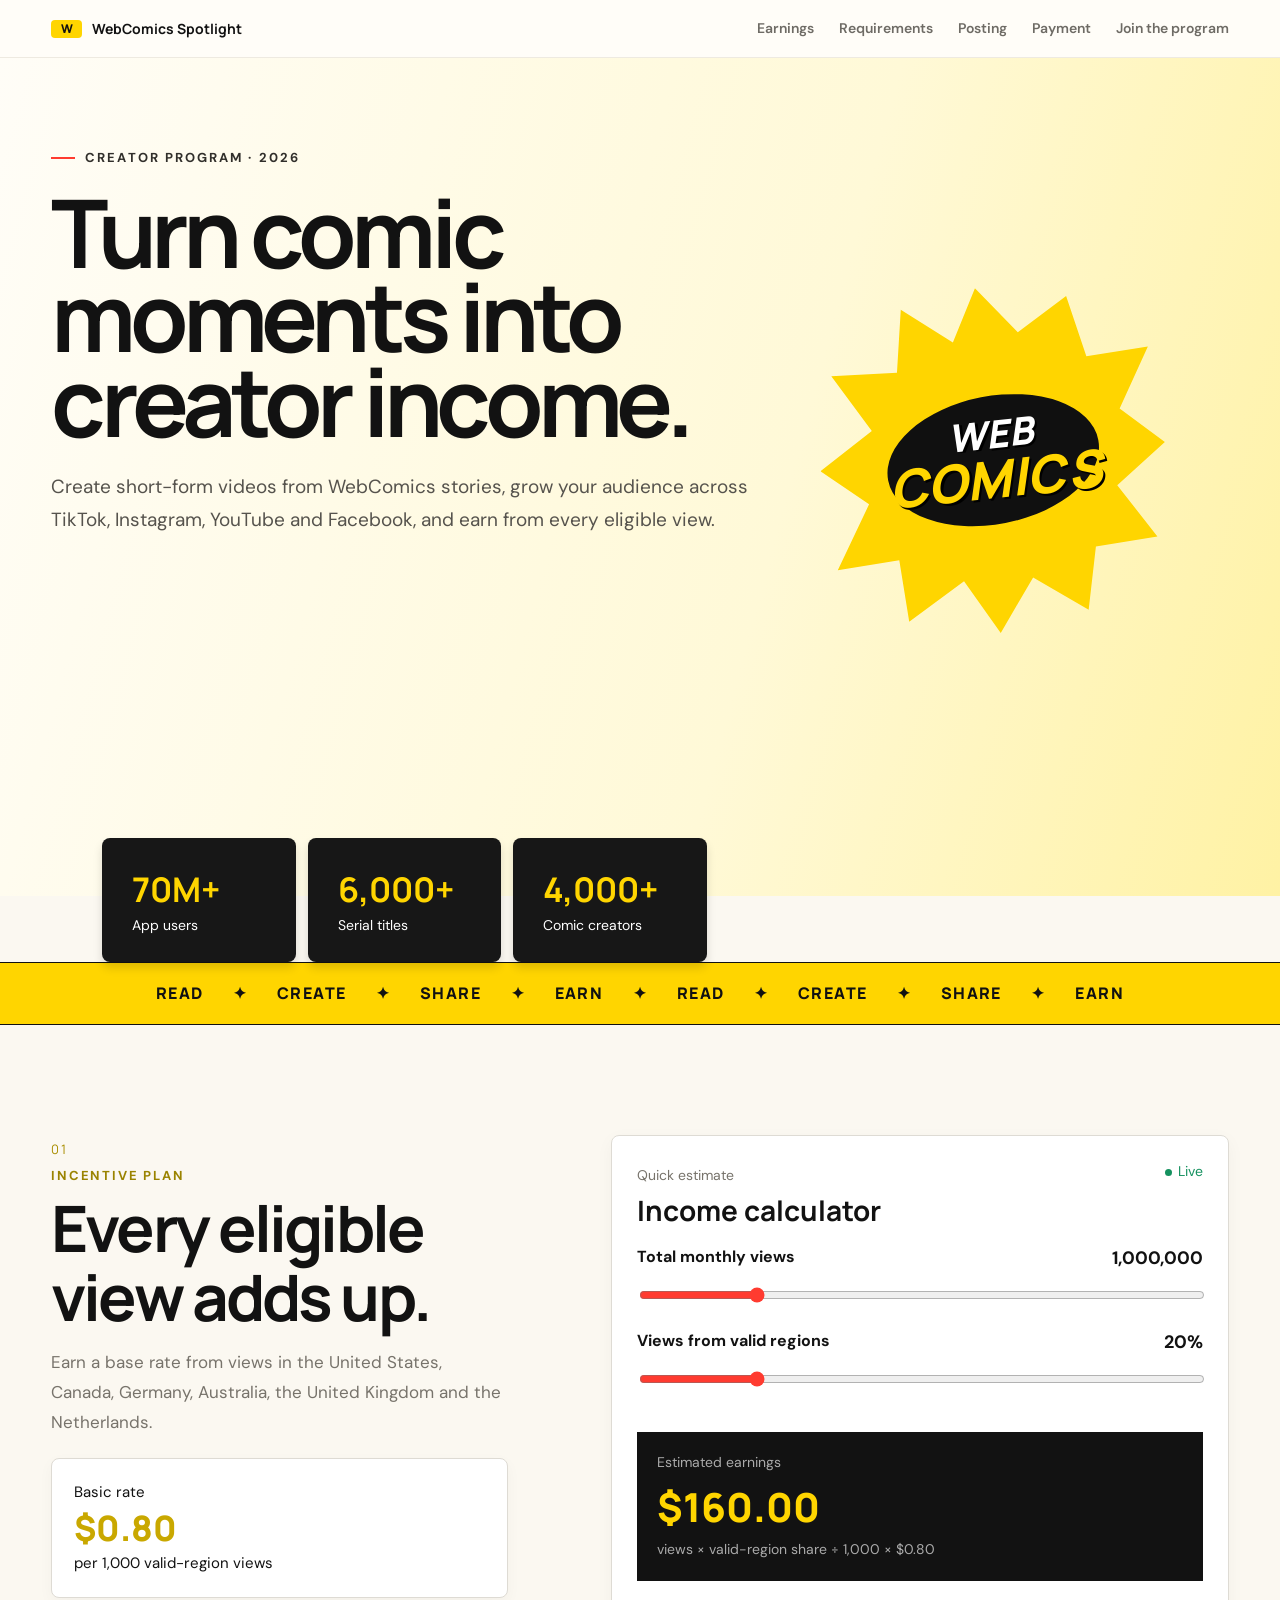
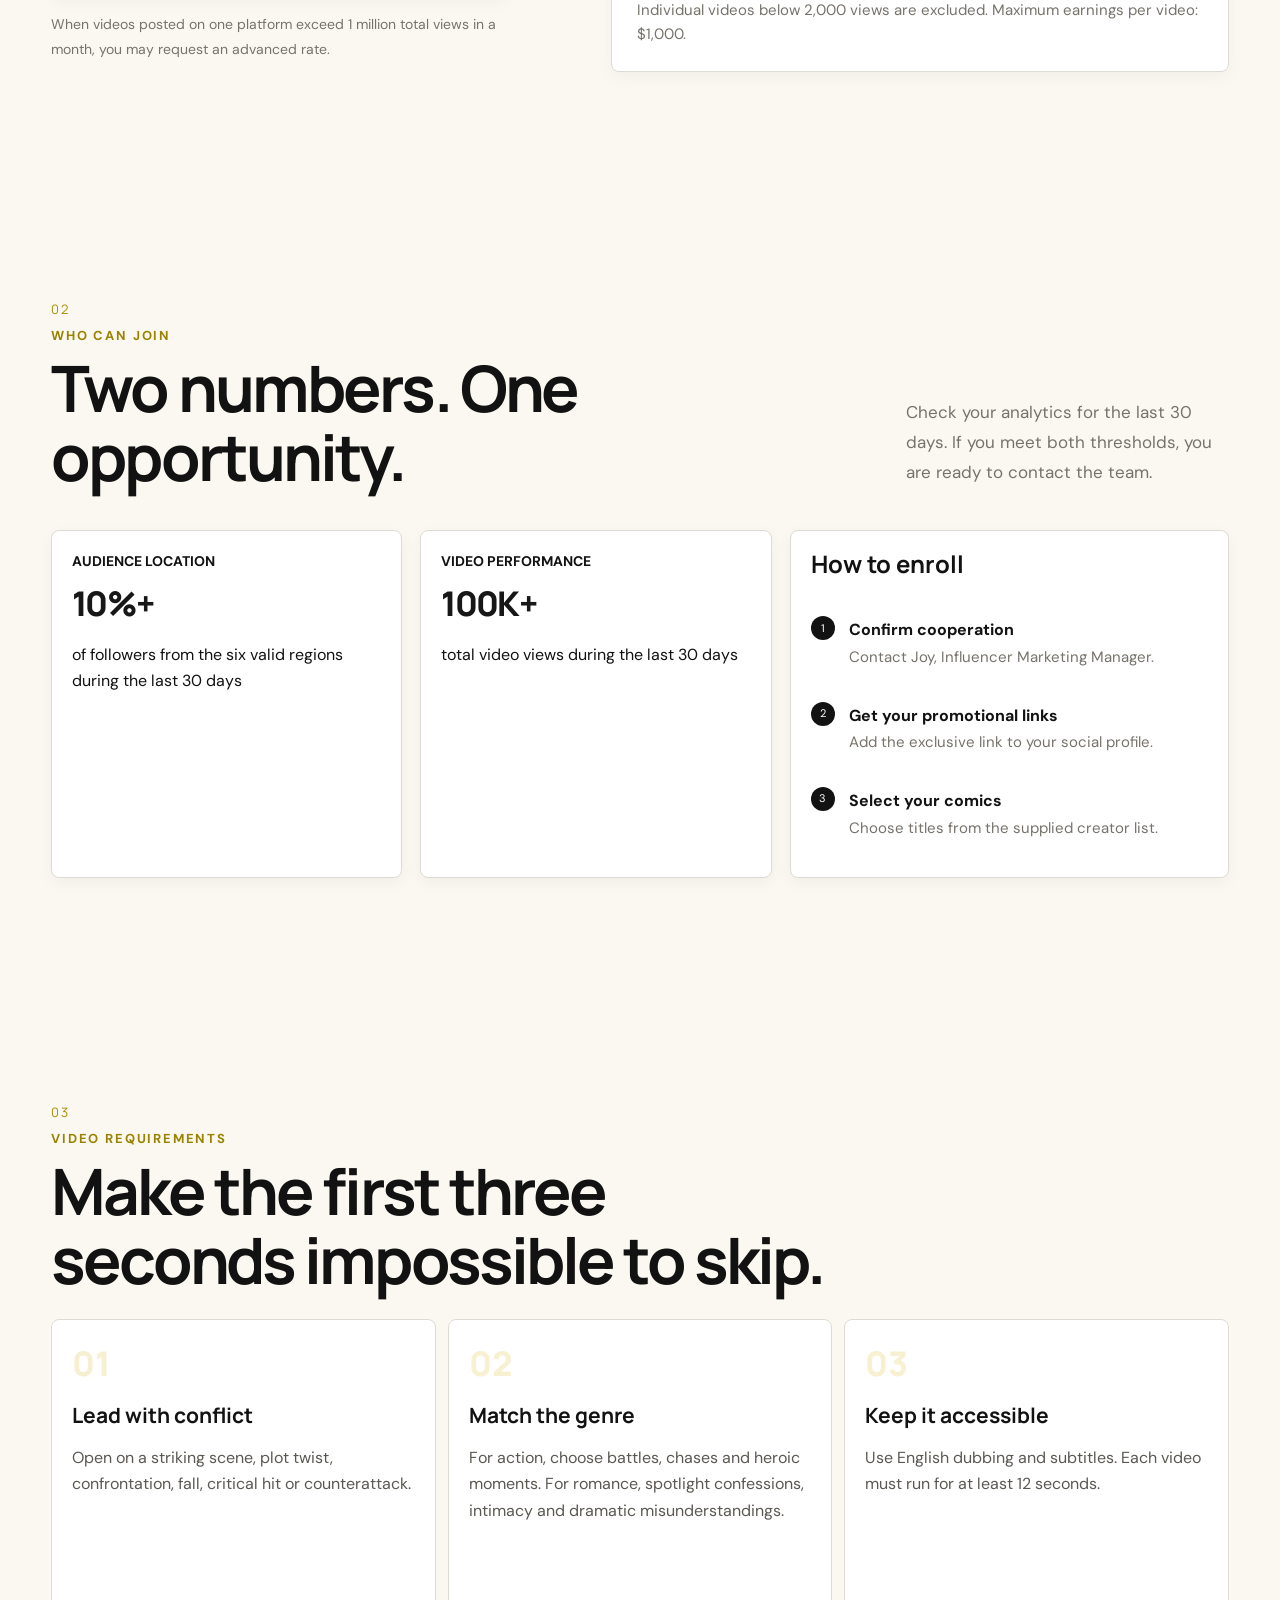
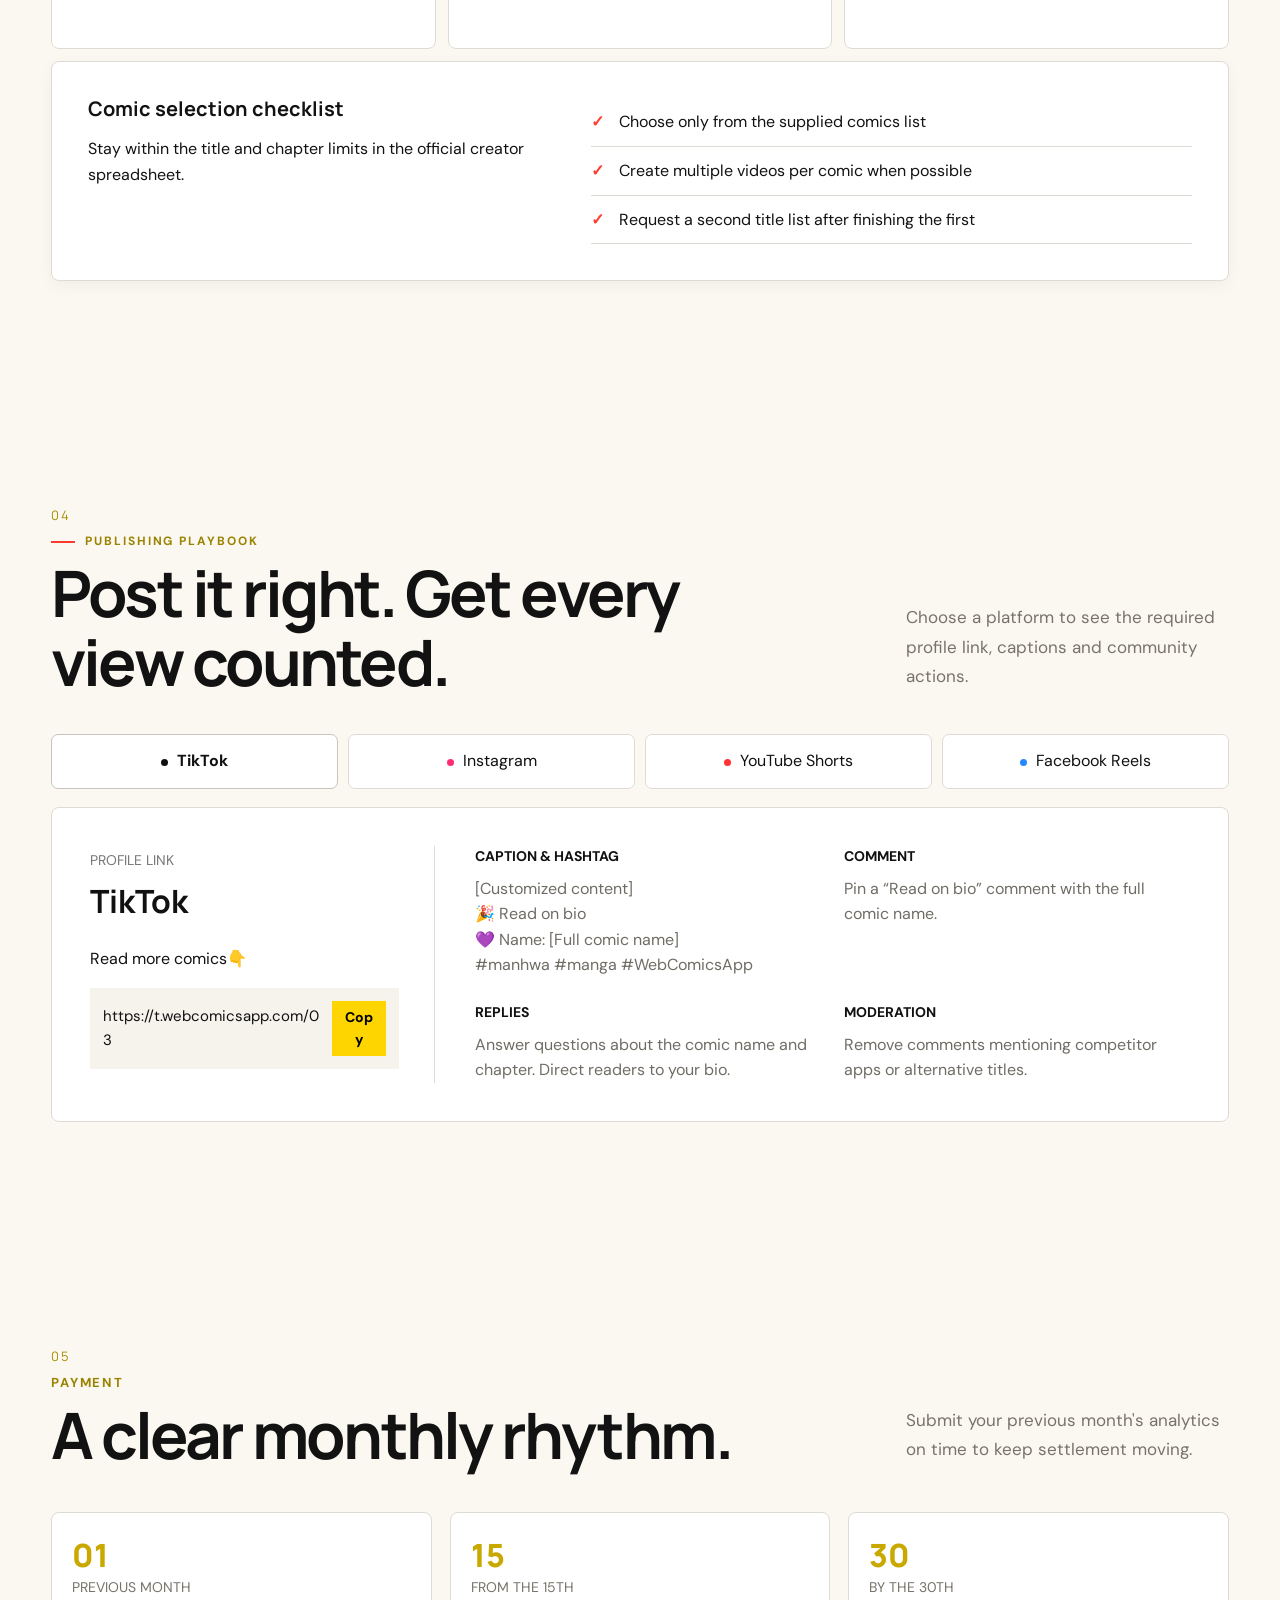
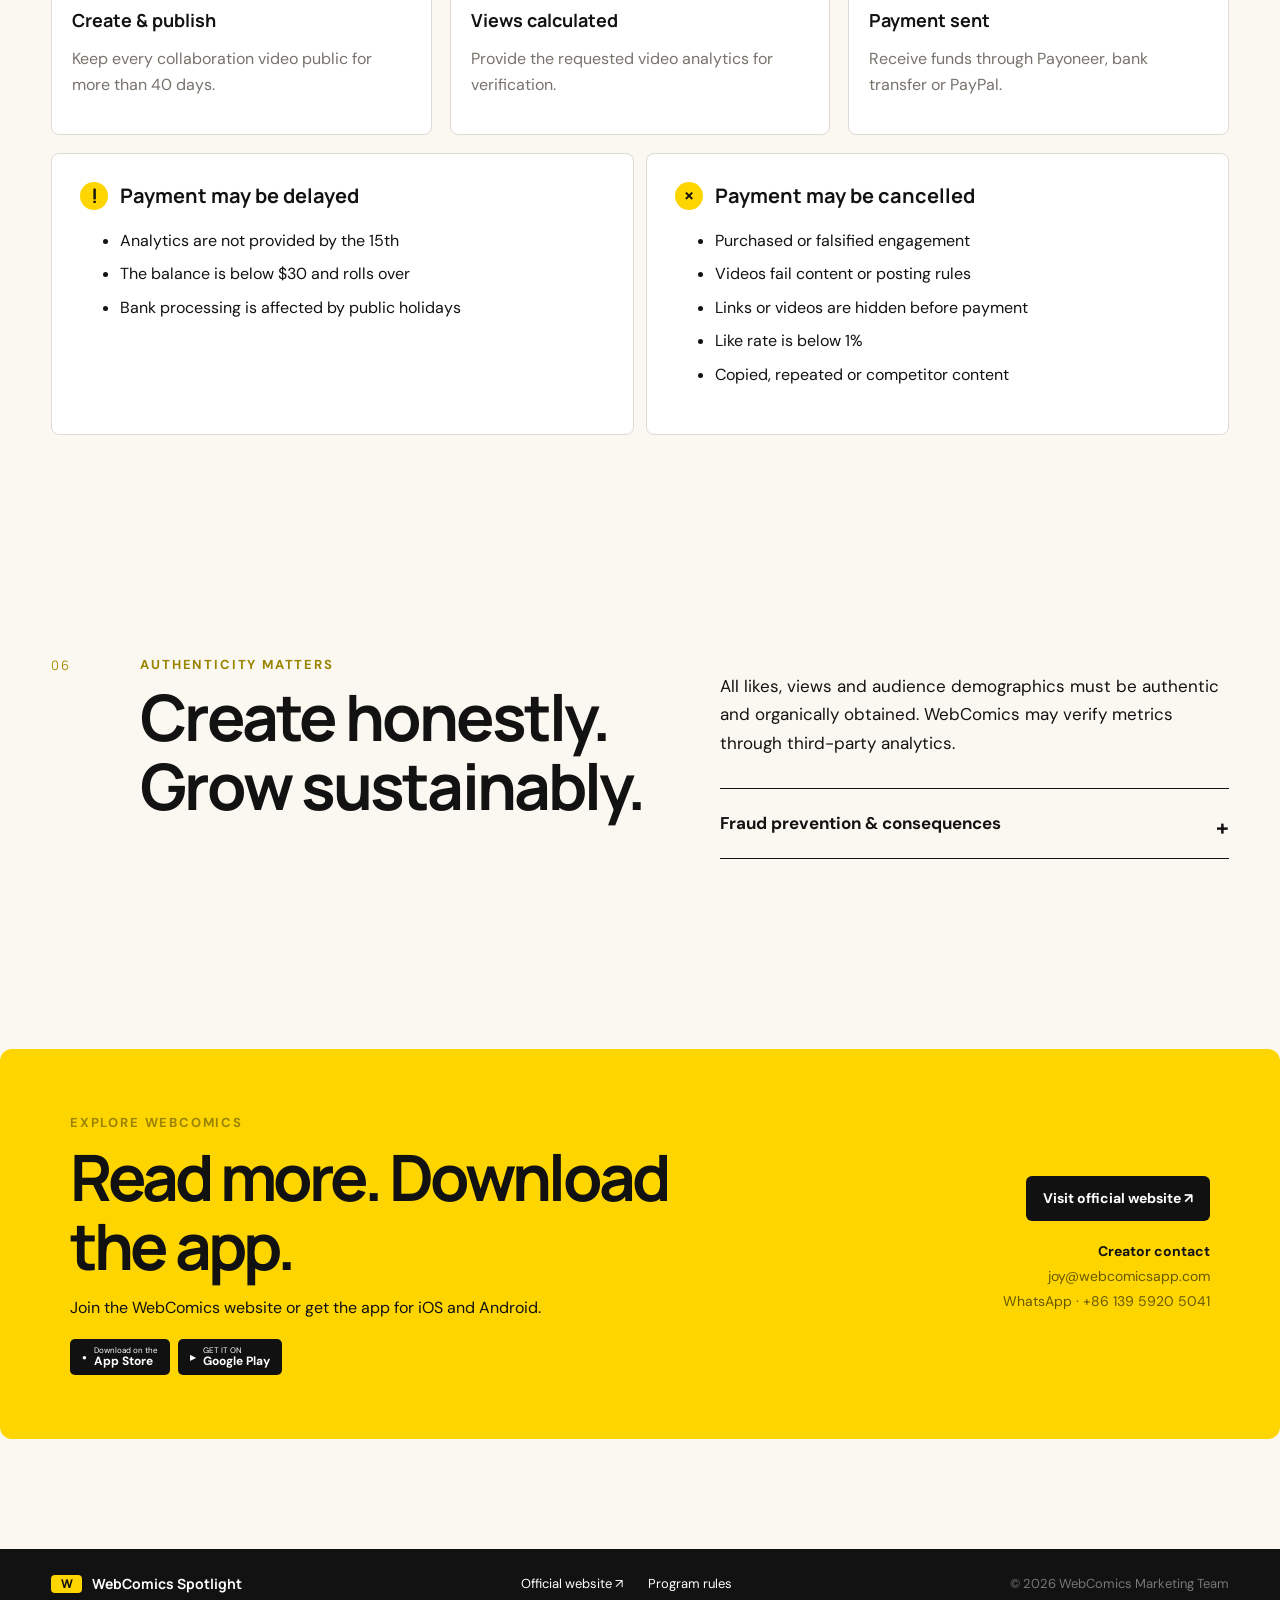
==== index.html @ d8edd818 "init" ====
<!doctype html>
<html lang="en">
<head>
  <meta charset="utf-8">
  <meta name="viewport" content="width=device-width, initial-scale=1">
  <meta name="description" content="WebComics App Spotlight Program 2026 — creator requirements, earnings, publishing guidelines and payment details.">
  <meta name="theme-color" content="#ffd500">
  <meta property="og:type" content="website">
  <meta property="og:title" content="WebComics App Spotlight Program 2026">
  <meta property="og:description" content="Create short-form comic videos and earn from eligible views.">
  <meta property="og:image" content="social-preview.svg">
  <meta name="twitter:card" content="summary_large_image">
  <title>WebComics Spotlight Program 2026</title>
  <link rel="icon" href="favicon.svg" type="image/svg+xml">
  <link rel="manifest" href="site.webmanifest">
  <link rel="preconnect" href="https://fonts.googleapis.com">
  <link rel="preconnect" href="https://fonts.gstatic.com" crossorigin>
  <link href="https://fonts.googleapis.com/css2?family=DM+Sans:wght@400;500;600;700&family=Manrope:wght@600;700;800&display=swap" rel="stylesheet">
  <link rel="stylesheet" href="styles.css">
</head>
<body>
  <header class="site-header">
    <a class="brand" href="#top" aria-label="WebComics Spotlight home"><span class="brand-mark">W</span><span>WebComics <b>Spotlight</b></span></a>
    <button class="menu-button" aria-expanded="false" aria-controls="site-nav"><span></span><span></span></button>
    <nav id="site-nav" aria-label="Primary navigation">
      <a href="#earnings">Earnings</a><a href="#requirements">Requirements</a><a href="#posting">Posting</a><a href="#payment">Payment</a>
      <a class="nav-cta" href="#apply">Join the program</a>
    </nav>
  </header>

  <main id="top">
    <section class="hero">
      <div class="hero-copy">
        <div class="eyebrow"><span></span> Creator program · 2026</div>
        <h1>Turn comic moments into <em>creator income.</em></h1>
        <p class="hero-lead">Create short-form videos from WebComics stories, grow your audience across TikTok, Instagram, YouTube and Facebook, and earn from every eligible view.</p>
        <div class="hero-actions"><a class="button primary" href="#apply">Start creating <span>↗</span></a><a class="button ghost" href="#earnings">See how earnings work</a></div>
        <div class="trust-row"><div><strong>70M+</strong><span>App users</span></div><div><strong>6,000+</strong><span>Serial titles</span></div><div><strong>4,000+</strong><span>Comic creators</span></div></div>
      </div>
      <div class="hero-art" aria-label="WebComics logo">
        <div class="logo-burst"><span>WEB</span><strong>COMICS</strong></div>
      </div>
    </section>

    <section class="ticker" aria-label="Program highlights"><div>READ <i>✦</i> CREATE <i>✦</i> SHARE <i>✦</i> EARN <i>✦</i> READ <i>✦</i> CREATE <i>✦</i> SHARE <i>✦</i> EARN</div></section>
    <aside class="page-nav"><b>ON THIS PAGE</b><a href="#requirements">Eligibility</a><a href="#earnings">Incentive plan</a><a href="#content">Video requirements</a><a href="#posting">Post requirements</a><a href="#payment">Payment schedule</a><a href="#payment">Payment exceptions</a><a href="#apply">Official links</a></aside>

    <section class="section split" id="earnings">
      <div class="section-intro"><span class="section-number">01</span><div class="eyebrow dark"><span></span> Incentive plan</div><h2>Every eligible view adds up.</h2><p>Earn a base rate from views in the United States, Canada, Germany, Australia, the United Kingdom and the Netherlands.</p><div class="rate-card"><span>Basic rate</span><strong>$0.80</strong><small>per 1,000 valid-region views</small></div><p class="fine-print">When videos posted on one platform exceed 1 million total views in a month, you may request an advanced rate.</p></div>
      <div class="calculator card">
        <div class="card-heading"><div><span>Quick estimate</span><h3>Income calculator</h3></div><span class="live-dot">Live</span></div>
        <label>Total monthly views <output id="views-output">1,000,000</output><input id="views" type="range" min="0" max="5000000" step="50000" value="1000000"></label>
        <label>Views from valid regions <output id="region-output">20%</output><input id="region" type="range" min="0" max="100" step="1" value="20"></label>
        <div class="estimate"><span>Estimated earnings</span><strong id="estimate-output">$160.00</strong><small>views × valid-region share ÷ 1,000 × $0.80</small></div>
        <div class="calculator-note">Individual videos below 2,000 views are excluded. Maximum earnings per video: $1,000.</div>
      </div>
    </section>

    <section class="section warm" id="requirements">
      <div class="section-title"><div><span class="section-number">02</span><div class="eyebrow dark"><span></span> Who can join</div><h2>Two numbers. One opportunity.</h2></div><p>Check your analytics for the last 30 days. If you meet both thresholds, you are ready to contact the team.</p></div>
      <div class="eligibility-grid"><article class="metric-card"><span class="metric-icon">◎</span><small>Audience location</small><strong>10%+</strong><p>of followers from the six valid regions during the last 30 days</p></article><article class="metric-card accent"><span class="metric-icon">▶</span><small>Video performance</small><strong>100K+</strong><p>total video views during the last 30 days</p></article><article class="steps-card"><h3>How to enroll</h3><ol><li><span>1</span><div><b>Confirm cooperation</b><p>Contact Joy, Influencer Marketing Manager.</p></div></li><li><span>2</span><div><b>Get your promotional links</b><p>Add the exclusive link to your social profile.</p></div></li><li><span>3</span><div><b>Select your comics</b><p>Choose titles from the supplied creator list.</p></div></li></ol></article></div>
    </section>

    <section class="section" id="content">
      <div class="section-title compact"><div><span class="section-number">03</span><div class="eyebrow dark"><span></span> Video requirements</div><h2>Make the first three seconds impossible to skip.</h2></div></div>
      <div class="content-grid"><article class="feature-card red"><span>01</span><h3>Lead with conflict</h3><p>Open on a striking scene, plot twist, confrontation, fall, critical hit or counterattack.</p></article><article class="feature-card blue"><span>02</span><h3>Match the genre</h3><p>For action, choose battles, chases and heroic moments. For romance, spotlight confessions, intimacy and dramatic misunderstandings.</p></article><article class="feature-card yellow"><span>03</span><h3>Keep it accessible</h3><p>Use English dubbing and subtitles. Each video must run for at least 12 seconds.</p></article></div>
      <div class="checklist"><div><h3>Comic selection checklist</h3><p>Stay within the title and chapter limits in the official creator spreadsheet.</p></div><ul><li>Choose only from the supplied comics list</li><li>Create multiple videos per comic when possible</li><li>Request a second title list after finishing the first</li></ul></div>
    </section>

    <section class="section ink" id="posting">
      <div class="section-title light"><div><span class="section-number">04</span><div class="eyebrow"><span></span> Publishing playbook</div><h2>Post it right. Get every view counted.</h2></div><p>Choose a platform to see the required profile link, captions and community actions.</p></div>
      <div class="platform-tabs" role="tablist" aria-label="Social platform requirements"><button class="active" role="tab" aria-selected="true" data-platform="tiktok">TikTok</button><button role="tab" aria-selected="false" data-platform="instagram">Instagram</button><button role="tab" aria-selected="false" data-platform="youtube">YouTube Shorts</button><button role="tab" aria-selected="false" data-platform="facebook">Facebook Reels</button></div>
      <div class="platform-panel card-dark" id="platform-panel"></div>
    </section>

    <section class="section" id="payment">
      <div class="section-title"><div><span class="section-number">05</span><div class="eyebrow dark"><span></span> Payment</div><h2>A clear monthly rhythm.</h2></div><p>Submit your previous month's analytics on time to keep settlement moving.</p></div>
      <div class="timeline"><article><span>01</span><small>Previous month</small><h3>Create & publish</h3><p>Keep every collaboration video public for more than 40 days.</p></article><article><span>15</span><small>From the 15th</small><h3>Views calculated</h3><p>Provide the requested video analytics for verification.</p></article><article><span>30</span><small>By the 30th</small><h3>Payment sent</h3><p>Receive funds through Payoneer, bank transfer or PayPal.</p></article></div>
      <div class="notice-grid"><article><h3><span>!</span> Payment may be delayed</h3><ul><li>Analytics are not provided by the 15th</li><li>The balance is below $30 and rolls over</li><li>Bank processing is affected by public holidays</li></ul></article><article class="danger"><h3><span>×</span> Payment may be cancelled</h3><ul><li>Purchased or falsified engagement</li><li>Videos fail content or posting rules</li><li>Links or videos are hidden before payment</li><li>Like rate is below 1%</li><li>Copied, repeated or competitor content</li></ul></article></div>
    </section>

    <section class="section compliance"><span class="section-number">06</span><div><div class="eyebrow dark"><span></span> Authenticity matters</div><h2>Create honestly.<br>Grow sustainably.</h2></div><div><p>All likes, views and audience demographics must be authentic and organically obtained. WebComics may verify metrics through third-party analytics.</p><details><summary>Fraud prevention & consequences <span>+</span></summary><p>Fraudulent activity may lead to withheld or cancelled payments, immediate termination, reimbursement requests and legal action. If submitted analytics differ significantly from tracked data, WebComics may settle based on verified performance.</p></details></div></section>

    <section class="cta-section" id="apply"><div><div class="eyebrow dark"><span></span> Explore WebComics</div><h2>Read more. Download<br>the app.</h2><p>Join the WebComics website or get the app for iOS and Android.</p><div class="store-buttons"><a href="https://apps.apple.com/us/app/webcomics-webtoon-manga/id1337550955" target="_blank" rel="noopener">● <span>Download on the<br><b>App Store</b></span></a><a href="https://play.google.com/store/apps/details?id=com.webcomics.manga" target="_blank" rel="noopener">▶ <span>GET IT ON<br><b>Google Play</b></span></a></div></div><div class="cta-side"><a class="official-button" href="https://www.webcomicsapp.com/" target="_blank" rel="noopener">Visit official website ↗</a><div class="contact-mini"><b>Creator contact</b><a href="mailto:joy@webcomicsapp.com">joy@webcomicsapp.com</a><a href="https://wa.me/8613959205041">WhatsApp · +86 139 5920 5041</a></div></div></section>
  </main>

  <footer><a class="brand" href="#top"><span class="brand-mark">W</span><span>WebComics <b>Spotlight</b></span></a><div><a href="https://www.webcomicsapp.com/" target="_blank" rel="noopener">Official website ↗</a><a href="#requirements">Program rules</a></div><p>© 2026 WebComics Marketing Team</p></footer>
  <script src="script.js"></script>
</body>
</html>
---- styles.css ----
:root{--red:#ff4d38;--yellow:#ffd84d;--blue:#7eb8ff;--ink:#101010;--paper:#f7f3ea;--white:#fff;--muted:#706e68;--line:rgba(16,16,16,.14)}*{box-sizing:border-box}html{scroll-behavior:smooth}body{margin:0;background:var(--paper);color:var(--ink);font-family:"DM Sans",sans-serif;line-height:1.55}a{color:inherit;text-decoration:none}button,input{font:inherit}.site-header{height:76px;display:flex;align-items:center;justify-content:space-between;padding:0 5vw;border-bottom:1px solid var(--line);background:rgba(247,243,234,.9);backdrop-filter:blur(14px);position:sticky;top:0;z-index:50}.brand{display:flex;align-items:center;gap:10px;font-family:Manrope,sans-serif;font-weight:700}.brand b{color:var(--red)}.brand-mark{display:grid;place-items:center;width:36px;height:36px;background:var(--red);color:#fff;border-radius:50%;font-weight:800;transform:rotate(-8deg)}nav{display:flex;align-items:center;gap:28px;font-size:14px;font-weight:600}nav>a:not(.nav-cta):hover{color:var(--red)}.nav-cta{padding:11px 18px;background:var(--ink);color:#fff;border-radius:4px}.menu-button{display:none;background:none;border:0}.hero{min-height:680px;display:grid;grid-template-columns:1.03fr .97fr;overflow:hidden}.hero-copy{padding:8vw 5vw 5vw;position:relative;z-index:2}.eyebrow{font-size:12px;letter-spacing:.16em;text-transform:uppercase;font-weight:700;color:rgba(255,255,255,.7);display:flex;align-items:center;gap:10px}.eyebrow span{width:24px;height:2px;background:var(--red)}.eyebrow.dark{color:var(--muted)}h1,h2,h3{font-family:Manrope,sans-serif;line-height:1.08;margin:0}h1{font-size:clamp(56px,6.3vw,100px);letter-spacing:-.06em;max-width:760px;margin:20px 0 28px}h1 em{font-style:normal;color:var(--red);display:block}.hero-lead{font-size:18px;max-width:640px;color:#55534f}.hero-actions{display:flex;gap:12px;margin:34px 0 52px}.button{padding:15px 22px;border:1px solid var(--ink);border-radius:4px;font-weight:700}.button.primary{background:var(--ink);color:#fff}.button.primary span{margin-left:24px}.button.ghost:hover{background:#fff}.trust-row{display:flex;gap:52px}.trust-row div{display:flex;flex-direction:column}.trust-row strong{font-size:24px;font-family:Manrope}.trust-row span{font-size:12px;color:var(--muted)}.hero-art{position:relative;background:var(--yellow);min-height:620px;border-left:1px solid var(--ink);overflow:hidden}.sun{position:absolute;width:780px;height:780px;border-radius:50%;background:repeating-conic-gradient(var(--red) 0deg 14deg,transparent 14deg 28deg);opacity:.12;left:50%;top:48%;transform:translate(-50%,-50%)}.phone{position:absolute;width:280px;height:550px;background:var(--ink);border:7px solid var(--ink);border-radius:38px;left:50%;top:50%;transform:translate(-50%,-48%) rotate(5deg);box-shadow:22px 25px 0 rgba(16,16,16,.14);overflow:hidden}.phone-top{height:28px;background:var(--ink)}.comic-panel{height:145px;border-top:4px solid var(--ink);display:flex;align-items:flex-end;padding:15px;background-size:cover}.comic-panel span{background:var(--white);border:3px solid var(--ink);padding:4px 10px;font-family:Manrope;font-weight:800;box-shadow:4px 4px 0 var(--ink)}.panel-one{background:linear-gradient(135deg,#7eb8ff 50%,#b9d8ff 50%)}.panel-two{background:radial-gradient(circle at 25% 50%,#ffd84d 0 20%,transparent 21%),linear-gradient(45deg,#ff4d38 50%,#ff7968 50%)}.panel-three{background:repeating-linear-gradient(-45deg,#fff 0 8px,#ddd 8px 10px)}.phone-bottom{display:flex;justify-content:space-around;padding:14px;background:white}.phone-bottom i{width:24px;height:8px;border-radius:8px;background:#bbb}.burst{position:absolute;font-family:Manrope;font-weight:800;border:3px solid var(--ink);box-shadow:5px 5px 0 var(--ink);z-index:3}.burst-one{left:8%;top:18%;background:var(--blue);padding:10px 17px;transform:rotate(-12deg)}.burst-two{right:10%;top:26%;background:var(--red);color:#fff;border-radius:50%;width:64px;height:64px;display:grid;place-items:center;font-size:30px;transform:rotate(10deg)}.floating-stat{position:absolute;right:5%;bottom:11%;background:#fff;border:3px solid var(--ink);padding:13px 17px;box-shadow:7px 7px 0 var(--ink);z-index:4;transform:rotate(-3deg)}.floating-stat span{font-size:11px;display:block;color:var(--muted)}.floating-stat strong{font-size:23px}.floating-stat b{font-size:10px;color:#15915f}.ticker{background:var(--ink);color:white;overflow:hidden;padding:16px 0;font-family:Manrope;font-weight:800;letter-spacing:.08em;white-space:nowrap}.ticker div{font-size:18px;word-spacing:25px;text-align:center}.ticker i{color:var(--yellow);font-style:normal}.section{padding:110px 6vw}.split{display:grid;grid-template-columns:.9fr 1.1fr;gap:10vw}.section-number{font-family:Manrope;font-size:12px;border:1px solid currentColor;padding:4px 8px;border-radius:50%;display:inline-block;margin-bottom:36px}.section h2{font-size:clamp(42px,5vw,72px);letter-spacing:-.045em;margin:16px 0 25px}.section-intro>p,.section-title>p{font-size:17px;color:var(--muted);max-width:530px}.rate-card{background:var(--red);color:#fff;padding:24px;margin:38px 0 18px;max-width:420px;border:2px solid var(--ink);box-shadow:8px 8px 0 var(--ink)}.rate-card span,.rate-card small{display:block}.rate-card strong{font:800 56px Manrope}.fine-print{font-size:12px!important}.card{background:#fff;border:1px solid var(--line);border-radius:8px;padding:36px;box-shadow:0 18px 50px rgba(0,0,0,.08)}.card-heading{display:flex;justify-content:space-between;align-items:start;margin-bottom:45px}.card-heading span{font-size:12px;color:var(--muted)}.card-heading h3{font-size:28px;margin-top:6px}.live-dot{color:#15915f!important}.live-dot:before{content:"";display:inline-block;width:7px;height:7px;border-radius:50%;background:#15915f;margin-right:6px}.calculator label{display:block;font-size:13px;font-weight:700;margin:30px 0}.calculator output{float:right;font-size:16px}.calculator input{width:100%;accent-color:var(--red);margin-top:14px}.estimate{margin-top:38px;padding:28px;background:var(--ink);color:#fff}.estimate span,.estimate small{display:block;color:#aaa}.estimate strong{font:800 54px Manrope;color:var(--yellow);display:block;margin:5px 0}.calculator-note{font-size:11px;color:var(--muted);margin-top:17px}.warm{background:#efe8d9}.section-title{display:flex;justify-content:space-between;align-items:end;gap:40px;margin-bottom:55px}.section-title>div{max-width:780px}.section-title.compact{display:block}.eligibility-grid{display:grid;grid-template-columns:1fr 1fr 1.25fr;gap:18px}.metric-card,.steps-card{padding:32px;border:2px solid var(--ink);background:var(--yellow);box-shadow:7px 7px 0 var(--ink);min-height:340px}.metric-card.accent{background:var(--blue)}.metric-icon{font-size:28px;display:block;margin-bottom:45px}.metric-card small{display:block;text-transform:uppercase;font-weight:700}.metric-card strong{display:block;font:800 68px Manrope;letter-spacing:-.05em}.metric-card p{font-size:14px}.steps-card{background:#fff}.steps-card h3{font-size:24px}.steps-card ol{list-style:none;padding:0;margin:25px 0 0}.steps-card li{display:flex;gap:14px;border-top:1px solid var(--line);padding:15px 0}.steps-card li>span{background:var(--ink);color:#fff;border-radius:50%;width:24px;height:24px;display:grid;place-items:center;font-size:11px;flex:0 0 auto}.steps-card p{margin:2px 0;font-size:12px;color:var(--muted)}.content-grid{display:grid;grid-template-columns:repeat(3,1fr);gap:18px}.feature-card{border:2px solid var(--ink);min-height:300px;padding:28px;position:relative}.feature-card>span{font:800 72px Manrope;opacity:.18}.feature-card h3{font-size:26px;margin:18px 0}.feature-card.red{background:var(--red);color:#fff}.feature-card.blue{background:var(--blue)}.feature-card.yellow{background:var(--yellow)}.checklist{margin-top:20px;padding:38px;border:2px solid var(--ink);display:grid;grid-template-columns:1fr 1fr;gap:40px;background:#fff}.checklist h3{font-size:28px}.checklist ul{margin:0;padding:0;list-style:none}.checklist li{padding:11px 0 11px 28px;border-bottom:1px solid var(--line);position:relative}.checklist li:before{content:"✓";position:absolute;left:0;color:var(--red);font-weight:800}.ink{background:var(--ink);color:#fff}.section-title.light>p{color:#aaa}.platform-tabs{display:flex;gap:8px;margin-bottom:18px;overflow:auto}.platform-tabs button{background:transparent;color:#aaa;border:1px solid #444;padding:12px 20px;border-radius:3px;white-space:nowrap;cursor:pointer}.platform-tabs button.active{background:var(--yellow);color:var(--ink);border-color:var(--yellow);font-weight:700}.card-dark{border:1px solid #3b3b3b;background:#191919;padding:38px;display:grid;grid-template-columns:.7fr 1.3fr;gap:40px;min-height:330px}.platform-link{padding-right:35px;border-right:1px solid #3b3b3b}.platform-link small{color:#888;text-transform:uppercase}.platform-link h3{font-size:32px;margin:10px 0 28px}.copy-row{background:#272727;padding:13px;font-size:13px;display:flex;align-items:center;justify-content:space-between;gap:10px;word-break:break-all}.copy-row button{background:var(--yellow);border:0;padding:6px 10px;cursor:pointer;font-size:11px;font-weight:700}.platform-rules{display:grid;grid-template-columns:1fr 1fr;gap:24px}.platform-rules h4{margin:0 0 8px;color:var(--yellow);font-size:12px;text-transform:uppercase}.platform-rules p{margin:0;color:#ccc;font-size:13px;white-space:pre-line}.timeline{display:grid;grid-template-columns:repeat(3,1fr);border-top:2px solid var(--ink);margin-top:30px}.timeline article{padding:35px 30px;border-right:1px solid var(--line)}.timeline article:last-child{border:0}.timeline article>span{font:800 54px Manrope;color:var(--red)}.timeline small{display:block;text-transform:uppercase;color:var(--muted)}.timeline h3{font-size:23px;margin:22px 0 10px}.timeline p{font-size:14px;color:var(--muted)}.notice-grid{display:grid;grid-template-columns:1fr 1fr;gap:18px;margin-top:50px}.notice-grid article{background:var(--yellow);padding:28px;border:1px solid var(--ink)}.notice-grid article.danger{background:#fff}.notice-grid h3 span{display:inline-grid;place-items:center;width:28px;height:28px;border-radius:50%;background:var(--ink);color:#fff;margin-right:8px}.notice-grid li{font-size:13px;margin:8px 0}.compliance{background:var(--blue);display:grid;grid-template-columns:auto 1fr 1fr;gap:50px;align-items:start}.compliance h2{margin-top:16px}.compliance p{font-size:18px}.compliance details{border-top:1px solid var(--ink);border-bottom:1px solid var(--ink);padding:20px 0;margin-top:30px}.compliance summary{font-weight:700;cursor:pointer;list-style:none}.compliance summary span{float:right;font-size:22px}.compliance details p{font-size:14px}.cta-section{padding:100px 7vw;background:var(--red);color:#fff;display:grid;grid-template-columns:1fr 1fr;gap:10vw;align-items:center}.cta-section h2{font-size:clamp(54px,7vw,100px);letter-spacing:-.06em;margin-top:20px}.contact-card{background:#fff;color:var(--ink);padding:36px;border:3px solid var(--ink);box-shadow:10px 10px 0 var(--ink)}.contact-card p{color:var(--muted);margin:0}.contact-card h3{font-size:25px;margin:8px 0 30px}.contact-card a{display:flex;justify-content:space-between;border-top:1px solid var(--line);padding:14px 0;font-weight:700}.contact-card a span{font-weight:400;color:var(--muted)}footer{padding:35px 5vw;display:flex;align-items:center;justify-content:space-between;background:var(--ink);color:#fff;font-size:12px}footer>div{display:flex;gap:25px}footer p{color:#777}
@media(max-width:900px){nav{display:none;position:absolute;top:76px;left:0;right:0;background:var(--paper);padding:25px;flex-direction:column;align-items:stretch;border-bottom:1px solid var(--ink)}nav.open{display:flex}.menu-button{display:flex;flex-direction:column;gap:7px;padding:10px}.menu-button span{display:block;width:25px;height:2px;background:var(--ink)}.hero{grid-template-columns:1fr}.hero-copy{padding:70px 6vw}.hero-art{min-height:560px;border-left:0;border-top:1px solid var(--ink)}.split{grid-template-columns:1fr;gap:60px}.eligibility-grid{grid-template-columns:1fr 1fr}.steps-card{grid-column:1/-1}.content-grid{grid-template-columns:1fr}.feature-card{min-height:220px}.card-dark{grid-template-columns:1fr}.platform-link{border-right:0;border-bottom:1px solid #3b3b3b;padding:0 0 30px}.cta-section{grid-template-columns:1fr}.compliance{grid-template-columns:auto 1fr}.compliance>div:last-child{grid-column:2}.section-title{display:block}.section-title>p{margin-top:18px}.timeline{grid-template-columns:1fr}.timeline article{border-right:0;border-bottom:1px solid var(--line)}}
@media(max-width:600px){.site-header{padding:0 20px}.hero-copy{padding:55px 22px}.hero-lead{font-size:16px}.hero-actions{flex-direction:column;align-items:stretch}.button{text-align:center}.trust-row{gap:22px;justify-content:space-between}.trust-row strong{font-size:18px}.hero-art{min-height:520px}.phone{width:240px;height:470px}.comic-panel{height:122px}.section{padding:78px 22px}.split{gap:45px}.card{padding:24px}.estimate strong{font-size:44px}.eligibility-grid,.checklist,.notice-grid{grid-template-columns:1fr}.steps-card{grid-column:auto}.metric-card,.steps-card{min-height:290px}.platform-rules{grid-template-columns:1fr}.card-dark{padding:24px}.timeline article{padding:28px 10px}.compliance{grid-template-columns:1fr;gap:10px}.compliance>div:last-child{grid-column:auto}.cta-section{padding:75px 22px}.contact-card{padding:25px}.contact-card a{display:block}.contact-card a span{display:block;margin-top:3px}footer{flex-direction:column;align-items:flex-start;gap:25px}.ticker div{text-align:left}.section h2{font-size:42px}}
@media(prefers-reduced-motion:reduce){html{scroll-behavior:auto}}

/* Editorial layout — rebuilt from the approved reference */
:root{--red:#ff3b30;--yellow:#ffd500;--blue:#2f80ff;--ink:#121212;--paper:#fbf8f1;--muted:#77736b;--line:#dedbd4}
body{background:var(--paper);font-size:14px}.site-header{height:58px;padding:0 max(5vw,calc((100vw - 1220px)/2));background:#fffdf8;border-color:#eeeae1}.brand{font-size:11px}.brand-mark{width:31px;height:18px;border-radius:4px;background:var(--yellow);color:var(--ink);font-size:11px;transform:none}.brand b{color:inherit}.site-header nav{font-size:10px;gap:25px;color:#6e6b65}.nav-cta{background:transparent!important;color:inherit!important;padding:0}.hero{min-height:570px;grid-template-columns:1.12fr .88fr;background:linear-gradient(105deg,#fffdf7 0%,#fff9d7 60%,#fff2a4 100%);padding:0 max(5vw,calc((100vw - 1020px)/2));overflow:visible}.hero-copy{padding:72px 0 54px;max-width:620px}.hero .eyebrow{color:#312f2b;font-size:10px}.hero h1{font-size:clamp(52px,5.2vw,76px);line-height:.95;max-width:650px;margin:22px 0 28px}.hero h1 em{color:inherit;display:inline}.hero-lead{font-size:14px;max-width:550px;color:#68645c;line-height:1.7}.hero-actions{display:none}.trust-row{position:absolute;left:max(5vw,calc((100vw - 1020px)/2));right:max(5vw,calc((100vw - 1020px)/2));bottom:-57px;gap:12px}.trust-row div{flex:1;background:#171717;color:#fff;padding:21px 24px;border-radius:8px;box-shadow:0 6px 10px #0002}.trust-row strong{font-size:27px;color:var(--yellow)}.trust-row span{color:#fff;font-size:9px}.hero-art{border:0;background:transparent;min-height:auto;overflow:visible}.logo-burst{position:absolute;left:50%;top:48%;transform:translate(-50%,-50%) rotate(-6deg);width:260px;height:260px;background:var(--yellow);display:flex;flex-direction:column;align-items:center;justify-content:center;clip-path:polygon(50% 0,61% 14%,76% 5%,80% 23%,98% 22%,88% 39%,100% 50%,85% 61%,95% 77%,77% 78%,73% 96%,58% 85%,47% 100%,38% 84%,21% 94%,20% 76%,2% 77%,13% 59%,0 48%,16% 38%,6% 21%,25% 22%,28% 4%,42% 15%)}.logo-burst:before{content:"";position:absolute;width:155px;height:92px;background:#101010;border-radius:50%;transform:rotate(-5deg)}.logo-burst span,.logo-burst strong{position:relative;z-index:1;color:#fff;font:800 30px/1 Manrope;font-style:italic;text-shadow:2px 2px 0 #000}.logo-burst strong{font-size:43px;color:var(--yellow)}.ticker{display:none}.page-nav{position:absolute;left:max(5vw,calc((100vw - 1020px)/2));top:745px;width:170px;display:flex;flex-direction:column;gap:10px;color:#a09b91;font-size:10px}.page-nav b{font-size:9px;letter-spacing:.14em;color:#20201e;margin-bottom:7px}.page-nav a:hover{color:#111}.section{width:min(760px,calc(100% - 300px));margin-left:calc(50% - 340px);padding:64px 0;background:transparent}.section.split{display:flex;flex-direction:column;gap:22px}.section-number{border:0;border-radius:0;padding:0;color:#a98e00;margin:0 0 7px;font-size:9px;letter-spacing:.12em}.section h2{font-size:38px;margin:7px 0 13px;letter-spacing:-.045em}.eyebrow.dark{font-size:9px;color:#9a8300;letter-spacing:.14em}.eyebrow.dark span{display:none}.section-intro>p,.section-title>p{font-size:12px;max-width:620px}.rate-card{margin:20px 0 6px;max-width:none;background:#fff;color:var(--ink);border:1px solid var(--line);box-shadow:0 5px 15px #00000009;padding:22px;border-radius:8px}.rate-card strong{font-size:35px;color:#c9a800}.calculator.card{padding:25px;box-shadow:0 5px 18px #0000000a}.card-heading{margin-bottom:20px}.calculator label{margin:18px 0}.estimate{padding:20px}.estimate strong{font-size:40px}.warm{width:min(760px,calc(100% - 300px));background:transparent}.section-title{display:block;margin-bottom:25px}.section-title>p{margin-top:0}.eligibility-grid{grid-template-columns:1fr 1fr;gap:12px}.metric-card,.steps-card{min-height:auto;background:#fff!important;box-shadow:0 5px 16px #0000000b;border:1px solid var(--line);border-radius:8px;padding:20px}.metric-icon{display:none}.metric-card small{font-size:10px}.metric-card strong{font-size:34px;margin:8px 0;color:#171717}.steps-card{grid-column:1/-1}.steps-card ol{display:flex;gap:20px}.steps-card li{flex:1;border-top:0}.content-grid{grid-template-columns:1fr 1fr;gap:12px}.feature-card{min-height:220px;background:#fff!important;color:var(--ink)!important;border:1px solid var(--line);border-radius:8px;padding:20px}.feature-card>span{font-size:34px;color:#d0ae00}.feature-card h3{font-size:19px}.feature-card p{font-size:12px;color:#6e6a63}.feature-card.yellow{grid-column:1/-1;min-height:auto}.checklist{margin-top:12px;padding:22px;border:1px solid var(--line);border-radius:8px;box-shadow:0 5px 16px #0000000b}.checklist h3{font-size:20px}.checklist p,.checklist li{font-size:11px}.ink{color:var(--ink)}.ink .section-title.light .eyebrow{color:#9a8300}.ink .section-title.light>p{color:var(--muted)}.platform-tabs{flex-direction:column;gap:9px}.platform-tabs button{text-align:left;color:#111;background:#fff;border:1px solid var(--line);border-radius:7px;padding:14px 18px}.platform-tabs button:before{content:"";display:inline-block;width:7px;height:7px;border-radius:50%;background:#888;margin-right:9px}.platform-tabs button:nth-child(1):before{background:#111}.platform-tabs button:nth-child(2):before{background:#ff2d75}.platform-tabs button:nth-child(3):before{background:#f33}.platform-tabs button:nth-child(4):before{background:#2787ff}.platform-tabs button.active{background:#fff;color:#111;border-color:#c8c4bb}.card-dark{background:#fff;color:#111;border:1px solid var(--line);border-radius:8px;min-height:auto;padding:20px}.platform-link{border-color:var(--line)}.platform-link small{color:#777}.copy-row{background:#f6f3ed}.copy-row button{background:var(--yellow)}.platform-rules p{color:#706c65}.platform-rules h4{color:#111}.timeline{border-top:0;gap:12px}.timeline article{background:#fff;border:1px solid var(--line)!important;border-radius:8px;padding:20px}.timeline article>span{font-size:32px;color:#c9a800}.timeline h3{font-size:18px;margin:12px 0 6px}.notice-grid{margin-top:18px;gap:12px}.notice-grid article,.notice-grid article.danger{background:#fff;border:1px solid var(--line);border-radius:8px}.notice-grid h3{font-size:16px}.notice-grid h3 span{background:var(--yellow);color:#111}.compliance{grid-template-columns:1fr 1fr;gap:25px}.compliance>.section-number{grid-column:1/-1}.compliance p{font-size:12px}.cta-section{width:min(760px,calc(100% - 300px));margin:64px 0 80px calc(50% - 340px);padding:40px;background:var(--yellow);color:#111;border-radius:12px;grid-template-columns:1fr auto;gap:30px}.cta-section h2{font-size:38px;margin:9px 0}.cta-section p{font-size:11px}.store-buttons{display:flex;gap:8px;margin-top:18px}.store-buttons a{display:flex;align-items:center;gap:7px;background:#111;color:#fff;border-radius:5px;padding:7px 12px;font-size:8px;line-height:1.1}.store-buttons b{font-size:12px}.cta-side{display:flex;flex-direction:column;align-items:flex-end;justify-content:center;gap:20px}.official-button{background:#111;color:#fff;padding:12px 17px;border-radius:6px;font-size:11px;font-weight:700}.contact-mini{display:flex;flex-direction:column;text-align:right;font-size:9px}.contact-mini a{color:#685900}.contact-card{display:none}footer{height:70px;padding:0 max(5vw,calc((100vw - 1020px)/2));font-size:9px}
@media(max-width:1100px){.page-nav{display:none}.section,.warm,.cta-section{width:auto;margin-left:7vw;margin-right:7vw}.cta-section{margin-top:45px}.section.split{display:grid;grid-template-columns:.9fr 1.1fr;align-items:start}.section.split .calculator{position:sticky;top:80px}}
@media(max-width:900px){.hero{padding:0 28px;grid-template-columns:1fr;min-height:auto}.hero-copy{padding:60px 0 30px;max-width:none}.hero-art{min-height:320px}.trust-row{position:relative;left:auto;right:auto;bottom:auto;grid-column:1;display:grid;grid-template-columns:repeat(3,1fr);padding-bottom:25px}.section,.warm,.cta-section{margin-left:28px;margin-right:28px}.section{padding:50px 0}.section.split{display:flex}.section.split .calculator{position:static}.cta-section{margin-top:30px}.site-header{padding:0 28px}.content-grid{grid-template-columns:1fr}.feature-card.yellow{grid-column:auto}.card-dark{grid-template-columns:1fr}.platform-link{border-right:0}.compliance{grid-template-columns:1fr}.compliance>.section-number{grid-column:auto}}
@media(max-width:600px){body{font-size:13px}.site-header{height:54px;padding:0 18px}.site-header nav{top:54px;height:calc(100vh - 54px);padding:28px 20px;gap:0}.site-header nav a{padding:16px 4px;border-bottom:1px solid var(--line);font-size:13px}.site-header .nav-cta{margin-top:16px!important;padding:14px!important;text-align:center;background:var(--yellow)!important;color:#111!important;border:0}.hero{padding:0 20px}.hero-copy{padding:45px 0 20px}.hero h1{font-size:46px;line-height:.97;margin:17px 0 22px}.hero-lead{font-size:13px}.hero-art{min-height:270px}.logo-burst{width:205px;height:205px}.logo-burst:before{width:130px;height:78px}.logo-burst span{font-size:24px}.logo-burst strong{font-size:35px}.trust-row{grid-template-columns:1fr;gap:8px}.trust-row div{padding:14px 18px;display:grid;grid-template-columns:80px 1fr;align-items:center}.trust-row strong{font-size:22px}.section,.warm,.cta-section{margin-left:20px;margin-right:20px}.section{padding:43px 0}.section h2{font-size:33px;line-height:1.02}.section-title{margin-bottom:20px}.eligibility-grid{grid-template-columns:1fr}.steps-card ol{display:block}.metric-card,.steps-card{padding:18px}.content-grid{gap:9px}.feature-card{min-height:auto;padding:18px}.feature-card>span{font-size:25px}.checklist,.notice-grid,.timeline{grid-template-columns:1fr}.checklist{padding:18px;gap:15px}.card{padding:19px}.estimate strong{font-size:35px}.platform-tabs{position:relative;overflow:visible}.platform-tabs button{min-height:48px}.card-dark{padding:16px}.copy-row{align-items:flex-start;flex-direction:column}.copy-row button{width:100%;padding:9px}.platform-rules{grid-template-columns:1fr}.timeline article{padding:18px}.notice-grid article{padding:20px}.cta-section{grid-template-columns:1fr;padding:26px 22px;margin-bottom:45px}.cta-section h2{font-size:33px}.cta-side{align-items:flex-start}.contact-mini{text-align:left}.store-buttons{flex-wrap:wrap}footer{height:auto;padding:28px 20px;align-items:flex-start}}

/* Readability audit: no essential copy below 12px on desktop or 14px on mobile */
body{font-size:16px}.brand{font-size:13px}.brand-mark{font-size:12px}.site-header nav{font-size:13px}.hero .eyebrow{font-size:12px}.hero-lead{font-size:17px;color:#56534d}.trust-row span{font-size:12px}.page-nav{font-size:12px;line-height:1.45;color:#77736c}.page-nav b{font-size:11px}.section-number{font-size:12px}.eyebrow.dark{font-size:11px}.section-intro>p,.section-title>p{font-size:15px;line-height:1.7}.calculator-note{font-size:13px;line-height:1.6}.metric-card small{font-size:12px}.metric-card p{font-size:14px;line-height:1.6}.steps-card p{font-size:13px;line-height:1.55}.feature-card h3{font-size:21px}.feature-card p{font-size:14px;line-height:1.65;color:#5b5852}.checklist p,.checklist li{font-size:14px;line-height:1.6}.platform-tabs button{font-size:14px}.platform-link small{font-size:12px}.platform-link p,.platform-rules p{font-size:14px;line-height:1.6}.platform-rules h4{font-size:12px}.copy-row{font-size:13px}.copy-row button{font-size:12px}.timeline small{font-size:12px}.timeline p,.notice-grid li{font-size:14px;line-height:1.6}.compliance p,.compliance summary{font-size:15px;line-height:1.7}.cta-section p{font-size:14px}.contact-mini{font-size:12px;gap:3px}footer{font-size:11px}
@media(max-width:600px){body{font-size:16px}.hero-lead{font-size:16px}.site-header nav a{font-size:15px}.section-intro>p,.section-title>p{font-size:15px}.metric-card p,.steps-card p,.feature-card p,.checklist p,.checklist li,.platform-link p,.platform-rules p,.timeline p,.notice-grid li{font-size:14px}.calculator label,.calculator-note{font-size:14px}.contact-mini{font-size:13px}}

/* Desktop reading scale */
@media(min-width:901px){body{font-size:18px}.site-header nav{font-size:14px}.brand{font-size:14px}.hero .eyebrow{font-size:13px}.hero-lead{font-size:18px;line-height:1.72;max-width:640px}.trust-row span{font-size:14px}.page-nav{font-size:14px;gap:14px;width:185px}.page-nav b{font-size:12px}.section{width:min(820px,calc(100% - 300px));margin-left:calc(50% - 350px)}.section h2{font-size:44px}.section-number,.eyebrow.dark{font-size:13px}.section-intro>p,.section-title>p{font-size:17px;line-height:1.75}.rate-card span,.rate-card small{font-size:15px}.fine-print{font-size:14px!important;line-height:1.65}.card-heading>div>span,.live-dot{font-size:14px!important}.calculator label{font-size:16px}.calculator output{font-size:18px}.estimate span,.estimate small{font-size:14px}.calculator-note{font-size:15px}.metric-card small{font-size:14px}.metric-card p{font-size:16px}.steps-card p{font-size:15px}.steps-card b{font-size:16px}.feature-card p{font-size:16px}.checklist p,.checklist li{font-size:16px}.platform-tabs button{font-size:16px}.platform-link small,.platform-rules h4{font-size:14px}.platform-link p,.platform-rules p{font-size:16px}.copy-row{font-size:15px}.copy-row button{font-size:14px}.timeline small{font-size:14px}.timeline p,.notice-grid li{font-size:16px}.notice-grid h3{font-size:20px}.compliance p,.compliance summary{font-size:17px}.cta-section{width:min(820px,calc(100% - 300px));margin-left:calc(50% - 350px)}.cta-section p{font-size:16px}.contact-mini{font-size:14px}.official-button{font-size:14px}footer{font-size:13px}}
@media(min-width:901px) and (max-width:1100px){.section,.warm,.cta-section{width:auto;margin-left:7vw;margin-right:7vw}}

/* Wide-format production layout */
@media(min-width:1101px){.site-header{padding-left:4vw;padding-right:4vw}.hero{min-height:calc(100vh - 62px);padding-left:4vw;padding-right:4vw;grid-template-columns:minmax(0,1.2fr) minmax(380px,.8fr)}.hero-copy{padding-top:clamp(80px,10vh,130px);max-width:850px}.hero h1{font-size:clamp(72px,7.4vw,124px);max-width:1040px;line-height:.89}.hero-lead{max-width:720px;font-size:19px}.hero-art{min-height:680px}.logo-burst{width:clamp(300px,27vw,440px);height:clamp(300px,27vw,440px)}.logo-burst:before{width:62%;height:37%}.logo-burst span{font-size:clamp(36px,3vw,54px)}.logo-burst strong{font-size:clamp(52px,4vw,75px)}.trust-row{left:4vw;right:4vw;bottom:-66px}.trust-row div{padding:25px 30px}.trust-row strong{font-size:34px}.ticker{display:block;margin-top:66px;padding:18px 0;background:var(--yellow);color:#111;border-top:1px solid #111;border-bottom:1px solid #111}.ticker div{font-size:16px;animation:marquee 18s linear infinite}.ticker i{color:#111}.page-nav{display:none}.section,.warm{width:auto;max-width:1440px;margin:0 auto;padding:110px 4vw}.section.split{display:grid;grid-template-columns:minmax(0,.85fr) minmax(500px,1.15fr);gap:8vw;align-items:start}.section.split .calculator{position:sticky;top:90px}.section h2{font-size:clamp(50px,5vw,76px);max-width:900px}.section-title{display:grid;grid-template-columns:minmax(0,1.4fr) minmax(320px,.6fr);align-items:end;gap:8vw}.section-title>p{justify-self:end}.eligibility-grid{grid-template-columns:1fr 1fr 1.25fr;gap:18px}.steps-card{grid-column:auto}.steps-card ol{display:block}.content-grid{grid-template-columns:repeat(3,1fr)}.feature-card.yellow{grid-column:auto}.feature-card{min-height:330px}.checklist{grid-template-columns:1fr 1.3fr;padding:36px}.platform-tabs{display:grid;grid-template-columns:repeat(4,1fr);gap:10px}.platform-tabs button{text-align:center}.card-dark{grid-template-columns:.65fr 1.35fr;padding:38px}.timeline{grid-template-columns:repeat(3,1fr);gap:18px}.notice-grid{grid-template-columns:1fr 1fr}.compliance{grid-template-columns:auto 1fr 1fr;gap:70px}.compliance>.section-number{grid-column:auto}.cta-section{width:auto;max-width:1325px;margin:80px auto 110px;padding:64px 70px;grid-template-columns:1fr .7fr}.cta-section h2{font-size:clamp(48px,5vw,72px)}footer{padding-left:4vw;padding-right:4vw}}

@keyframes marquee{from{transform:translateX(0)}to{transform:translateX(-22%)}}
@keyframes logoFloat{0%,100%{transform:translate(-50%,-50%) rotate(-6deg)}50%{transform:translate(-50%,-54%) rotate(1deg)}}
@keyframes pulseDot{0%,100%{box-shadow:0 0 0 0 rgba(21,145,95,.25)}50%{box-shadow:0 0 0 7px rgba(21,145,95,0)}}
@media(prefers-reduced-motion:no-preference){.logo-burst{animation:logoFloat 5s ease-in-out infinite}.live-dot:before{animation:pulseDot 2s ease-in-out infinite}.reveal{opacity:0;transform:translateY(38px);transition:opacity .75s cubic-bezier(.2,.7,.2,1),transform .75s cubic-bezier(.2,.7,.2,1)}.reveal.in-view{opacity:1;transform:none}.reveal-delay{transition-delay:.12s}.metric-card,.feature-card,.timeline article,.platform-tabs button{transition:transform .25s ease,box-shadow .25s ease,border-color .25s ease}.metric-card:hover,.feature-card:hover,.timeline article:hover{transform:translateY(-6px);box-shadow:0 18px 34px #00000012}.platform-tabs button:hover{transform:translateY(-2px);border-color:#111}.official-button,.store-buttons a,.nav-cta{transition:transform .2s ease,filter .2s ease}.official-button:hover,.store-buttons a:hover,.nav-cta:hover{transform:translateY(-2px);filter:brightness(.94)}}
@media(max-width:900px){.ticker{display:block;margin-top:0;background:var(--yellow);color:#111;padding:13px 0}.ticker div{font-size:13px;animation:marquee 16s linear infinite}.ticker i{color:#111}}
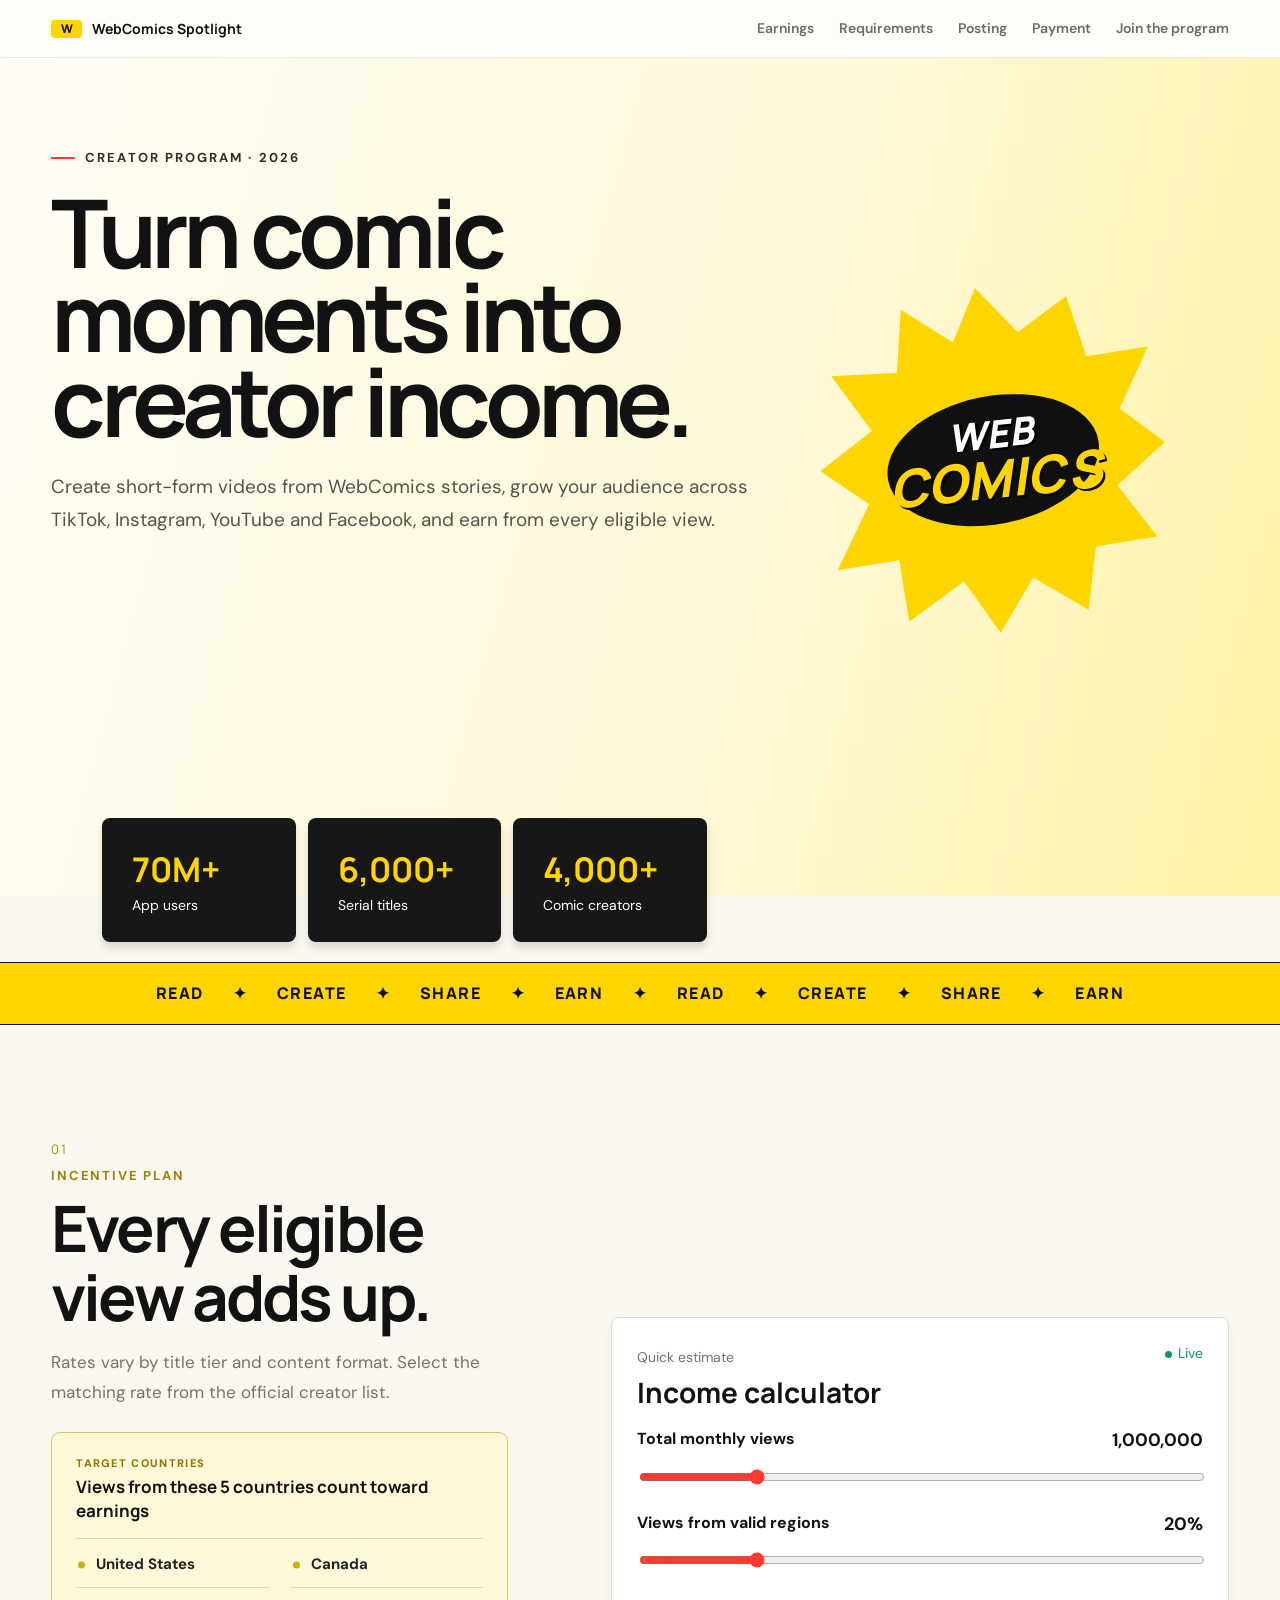
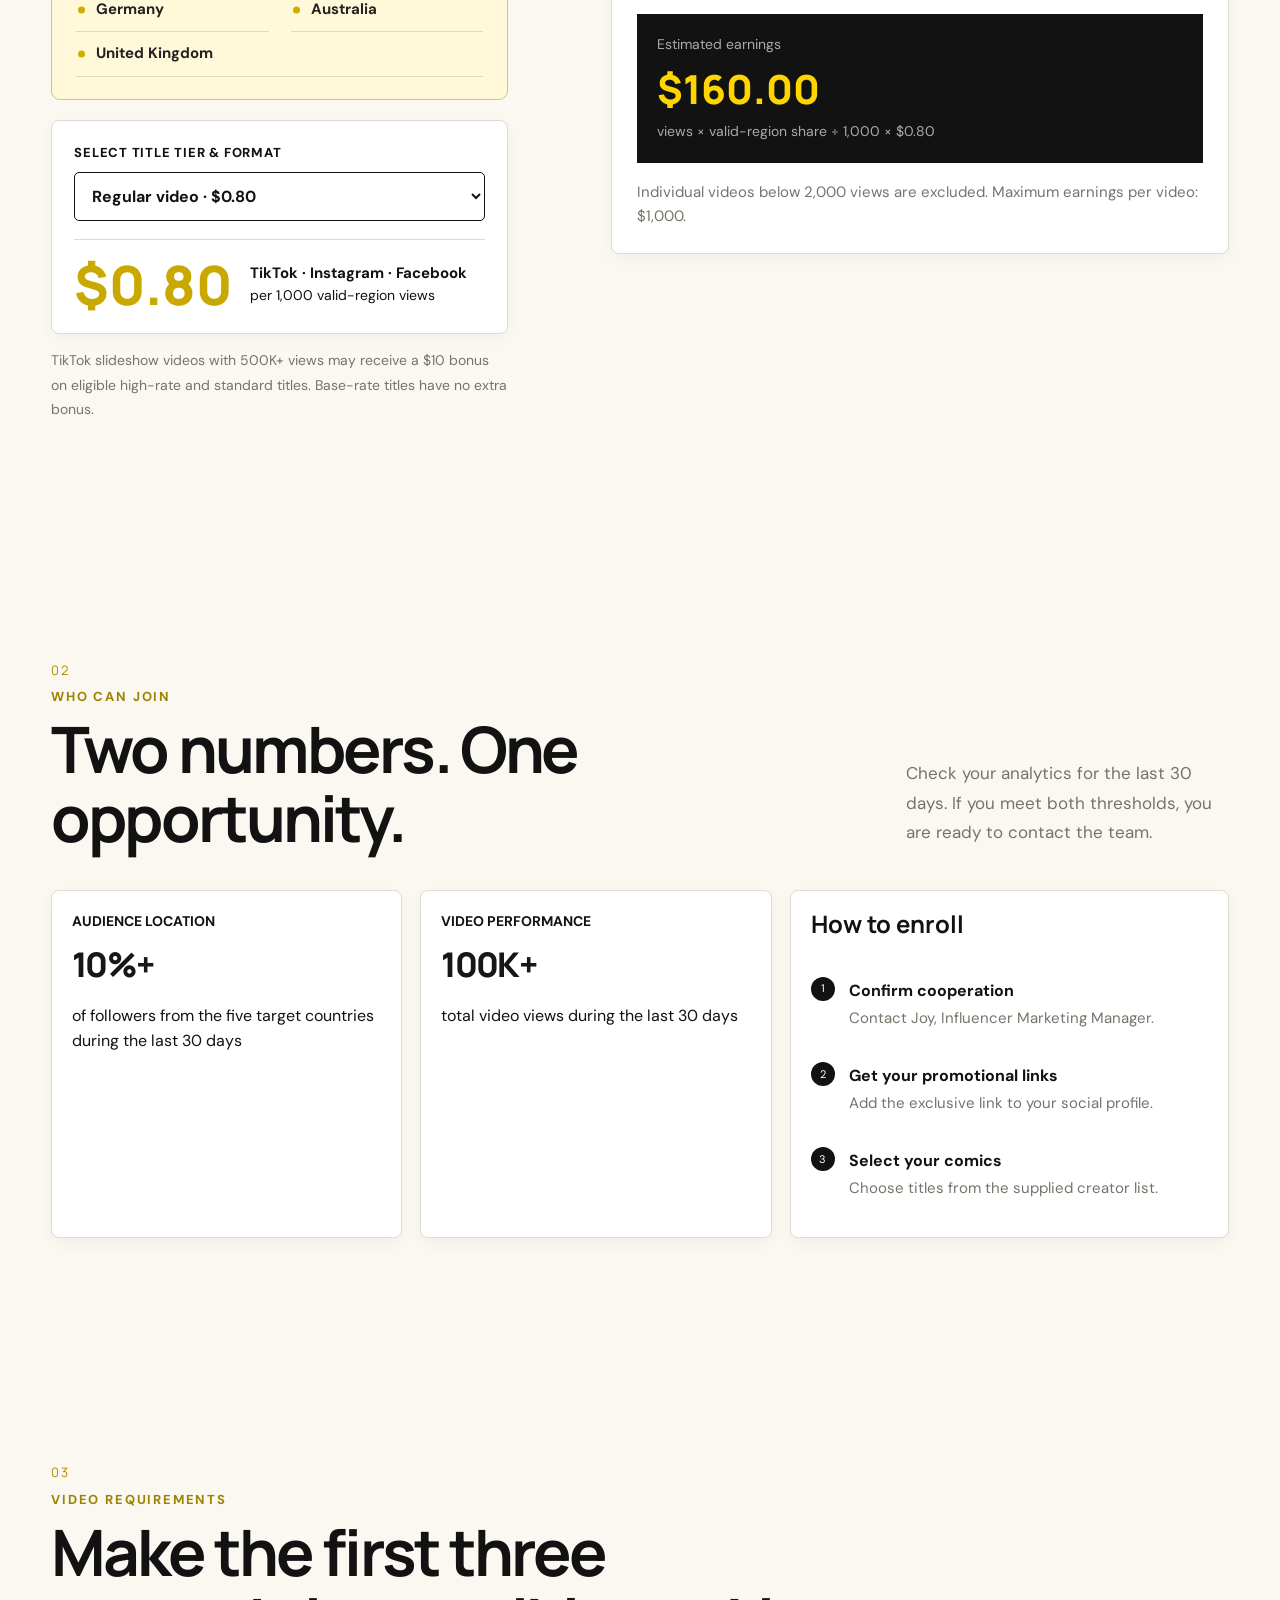
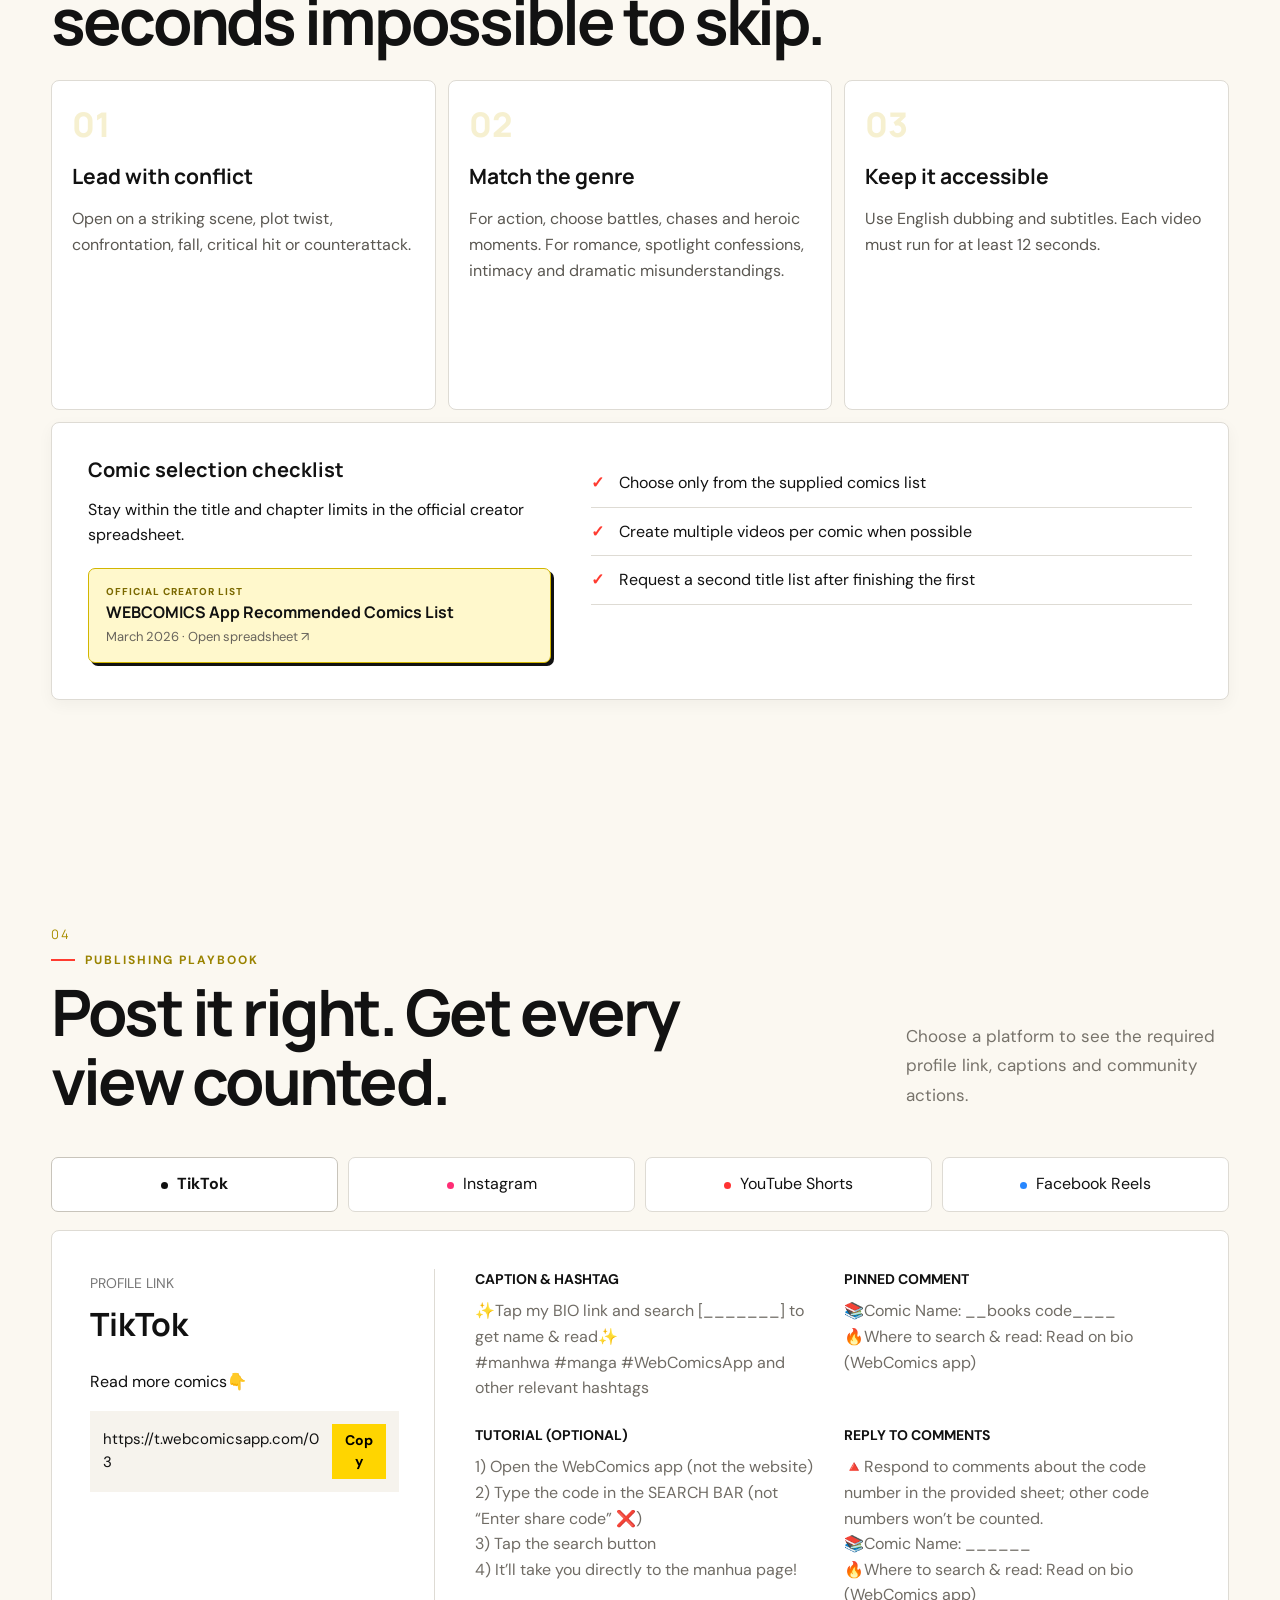
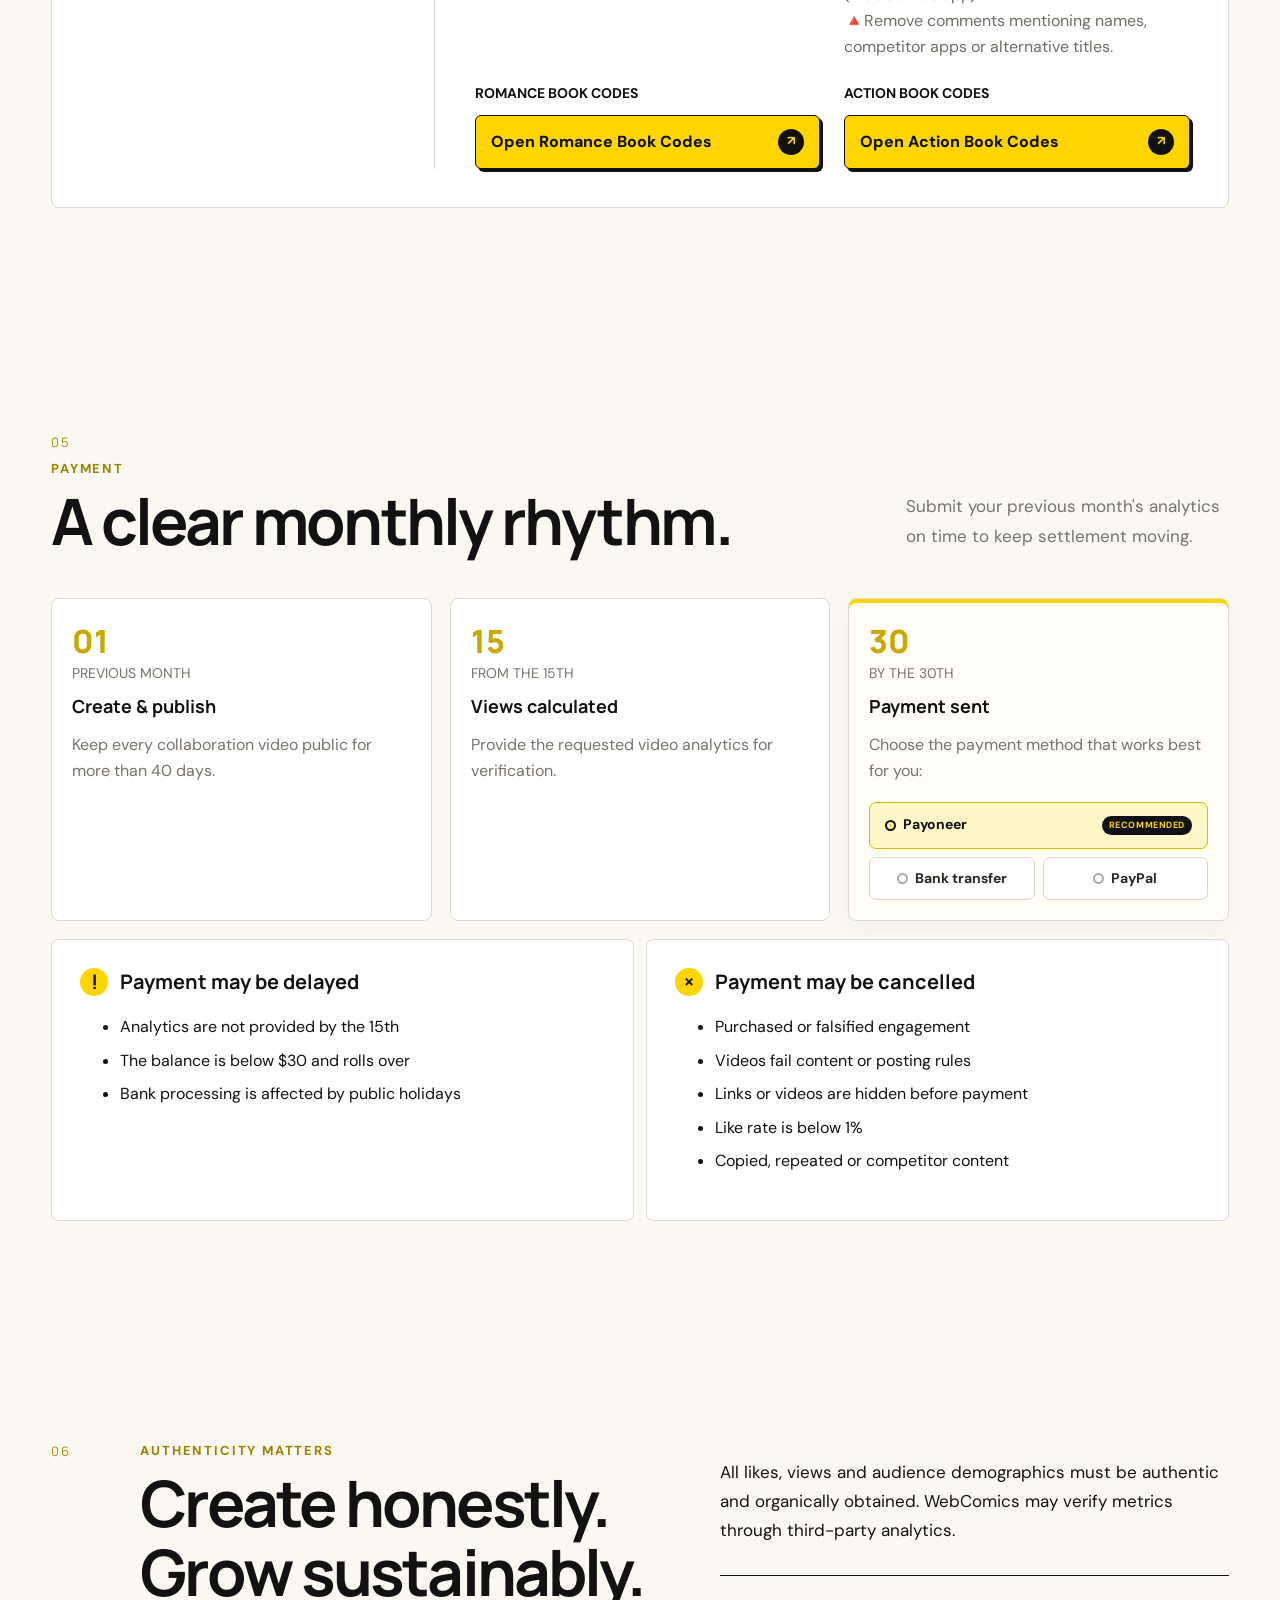
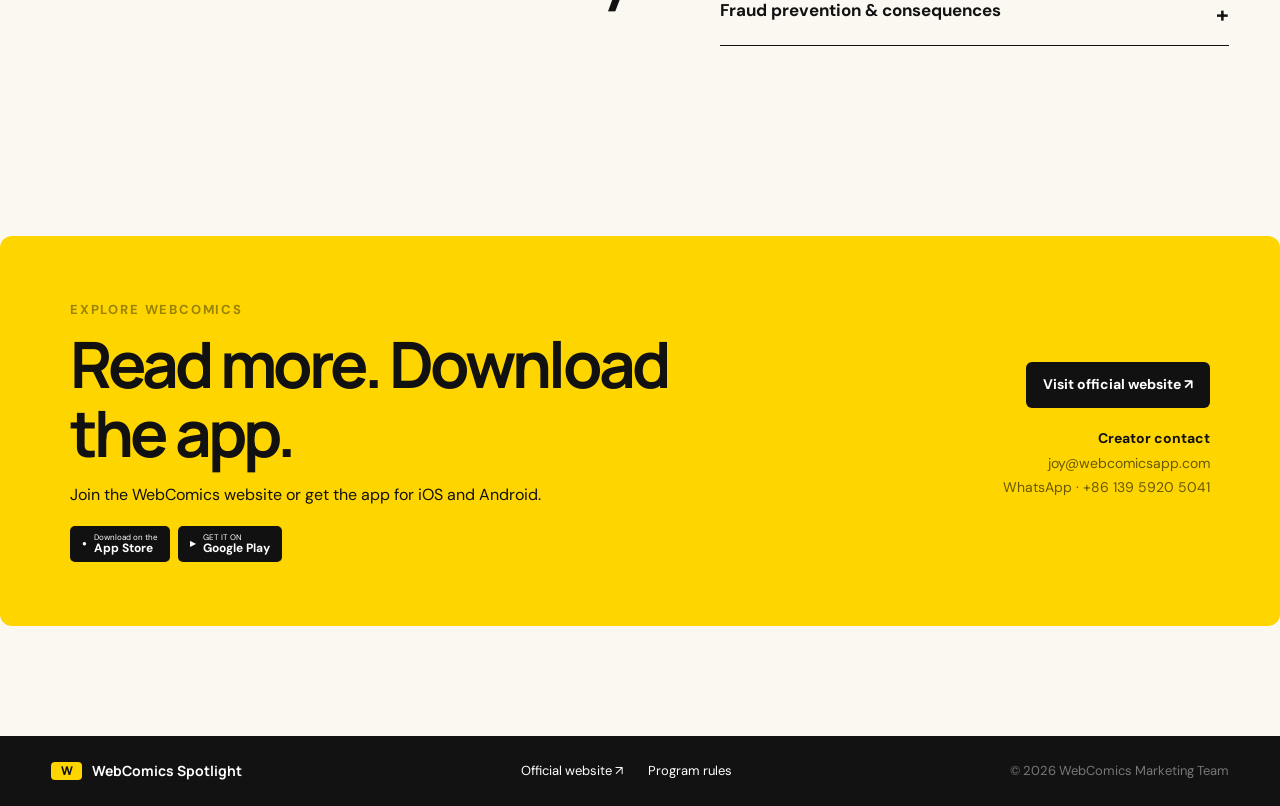
==== commit dc2403b2: "Update campaign website content and responsive layout" ====
--- a/index.html
+++ b/index.html
@@ -46,25 +46,25 @@
     <aside class="page-nav"><b>ON THIS PAGE</b><a href="#requirements">Eligibility</a><a href="#earnings">Incentive plan</a><a href="#content">Video requirements</a><a href="#posting">Post requirements</a><a href="#payment">Payment schedule</a><a href="#payment">Payment exceptions</a><a href="#apply">Official links</a></aside>
 
     <section class="section split" id="earnings">
-      <div class="section-intro"><span class="section-number">01</span><div class="eyebrow dark"><span></span> Incentive plan</div><h2>Every eligible view adds up.</h2><p>Earn a base rate from views in the United States, Canada, Germany, Australia, the United Kingdom and the Netherlands.</p><div class="rate-card"><span>Basic rate</span><strong>$0.80</strong><small>per 1,000 valid-region views</small></div><p class="fine-print">When videos posted on one platform exceed 1 million total views in a month, you may request an advanced rate.</p></div>
+      <div class="section-intro"><span class="section-number">01</span><div class="eyebrow dark"><span></span> Incentive plan</div><h2>Every eligible view adds up.</h2><p>Rates vary by title tier and content format. Select the matching rate from the official creator list.</p><div class="target-regions"><div class="target-regions-heading"><span>Target countries</span><strong>Views from these 5 countries count toward earnings</strong></div><div class="country-list"><span>🇺🇸 United States</span><span>🇨🇦 Canada</span><span>🇩🇪 Germany</span><span>🇦🇺 Australia</span><span>🇬🇧 United Kingdom</span></div></div><div class="rate-card"><label for="rate-select">Select title tier &amp; format</label><select id="rate-select"><optgroup label="High-rate titles"><option value="0.8" data-label="TikTok · Instagram · Facebook">Regular video · $0.80</option><option value="0.6" data-label="TikTok slideshow">TikTok slideshow · $0.60</option><option value="0.5" data-label="YouTube Shorts">YouTube Shorts · $0.50</option></optgroup><optgroup label="Standard titles"><option value="0.6" data-label="TikTok · Instagram · Facebook">Regular video · $0.60</option><option value="0.5" data-label="TikTok slideshow">TikTok slideshow · $0.50</option><option value="0.3" data-label="YouTube Shorts">YouTube Shorts · $0.30</option></optgroup><optgroup label="Base-rate titles"><option value="0.45" data-label="TikTok · Instagram · Facebook">Regular video · $0.45</option><option value="0.3" data-label="TikTok slideshow">TikTok slideshow · $0.30</option><option value="0.2" data-label="YouTube Shorts">YouTube Shorts · $0.20</option></optgroup></select><div class="selected-rate"><strong id="rate-display">$0.80</strong><span><b id="rate-format">TikTok · Instagram · Facebook</b><small>per 1,000 valid-region views</small></span></div></div><p class="fine-print">TikTok slideshow videos with 500K+ views may receive a $10 bonus on eligible high-rate and standard titles. Base-rate titles have no extra bonus.</p></div>
       <div class="calculator card">
         <div class="card-heading"><div><span>Quick estimate</span><h3>Income calculator</h3></div><span class="live-dot">Live</span></div>
         <label>Total monthly views <output id="views-output">1,000,000</output><input id="views" type="range" min="0" max="5000000" step="50000" value="1000000"></label>
         <label>Views from valid regions <output id="region-output">20%</output><input id="region" type="range" min="0" max="100" step="1" value="20"></label>
-        <div class="estimate"><span>Estimated earnings</span><strong id="estimate-output">$160.00</strong><small>views × valid-region share ÷ 1,000 × $0.80</small></div>
+        <div class="estimate"><span>Estimated earnings</span><strong id="estimate-output">$160.00</strong><small id="estimate-formula">views × valid-region share ÷ 1,000 × $0.80</small></div>
         <div class="calculator-note">Individual videos below 2,000 views are excluded. Maximum earnings per video: $1,000.</div>
       </div>
     </section>
 
     <section class="section warm" id="requirements">
       <div class="section-title"><div><span class="section-number">02</span><div class="eyebrow dark"><span></span> Who can join</div><h2>Two numbers. One opportunity.</h2></div><p>Check your analytics for the last 30 days. If you meet both thresholds, you are ready to contact the team.</p></div>
-      <div class="eligibility-grid"><article class="metric-card"><span class="metric-icon">◎</span><small>Audience location</small><strong>10%+</strong><p>of followers from the six valid regions during the last 30 days</p></article><article class="metric-card accent"><span class="metric-icon">▶</span><small>Video performance</small><strong>100K+</strong><p>total video views during the last 30 days</p></article><article class="steps-card"><h3>How to enroll</h3><ol><li><span>1</span><div><b>Confirm cooperation</b><p>Contact Joy, Influencer Marketing Manager.</p></div></li><li><span>2</span><div><b>Get your promotional links</b><p>Add the exclusive link to your social profile.</p></div></li><li><span>3</span><div><b>Select your comics</b><p>Choose titles from the supplied creator list.</p></div></li></ol></article></div>
+      <div class="eligibility-grid"><article class="metric-card"><span class="metric-icon">◎</span><small>Audience location</small><strong>10%+</strong><p>of followers from the five target countries during the last 30 days</p></article><article class="metric-card accent"><span class="metric-icon">▶</span><small>Video performance</small><strong>100K+</strong><p>total video views during the last 30 days</p></article><article class="steps-card"><h3>How to enroll</h3><ol><li><span>1</span><div><b>Confirm cooperation</b><p>Contact Joy, Influencer Marketing Manager.</p></div></li><li><span>2</span><div><b>Get your promotional links</b><p>Add the exclusive link to your social profile.</p></div></li><li><span>3</span><div><b>Select your comics</b><p>Choose titles from the supplied creator list.</p></div></li></ol></article></div>
     </section>
 
     <section class="section" id="content">
       <div class="section-title compact"><div><span class="section-number">03</span><div class="eyebrow dark"><span></span> Video requirements</div><h2>Make the first three seconds impossible to skip.</h2></div></div>
       <div class="content-grid"><article class="feature-card red"><span>01</span><h3>Lead with conflict</h3><p>Open on a striking scene, plot twist, confrontation, fall, critical hit or counterattack.</p></article><article class="feature-card blue"><span>02</span><h3>Match the genre</h3><p>For action, choose battles, chases and heroic moments. For romance, spotlight confessions, intimacy and dramatic misunderstandings.</p></article><article class="feature-card yellow"><span>03</span><h3>Keep it accessible</h3><p>Use English dubbing and subtitles. Each video must run for at least 12 seconds.</p></article></div>
-      <div class="checklist"><div><h3>Comic selection checklist</h3><p>Stay within the title and chapter limits in the official creator spreadsheet.</p></div><ul><li>Choose only from the supplied comics list</li><li>Create multiple videos per comic when possible</li><li>Request a second title list after finishing the first</li></ul></div>
+      <div class="checklist"><div><h3>Comic selection checklist</h3><p>Stay within the title and chapter limits in the official creator spreadsheet.</p><a class="comic-list-link" href="https://docs.google.com/spreadsheets/d/1GxXVLLXIrPCiI7ad-4sw8RUyKxRkz8Wk-StMQ_lJvjM/edit?gid=956750430#gid=956750430" target="_blank" rel="noopener"><span>Official creator list</span><strong>WEBCOMICS App Recommended Comics List</strong><small>March 2026 · Open spreadsheet ↗</small></a></div><ul><li>Choose only from the supplied comics list</li><li>Create multiple videos per comic when possible</li><li>Request a second title list after finishing the first</li></ul></div>
     </section>
 
     <section class="section ink" id="posting">
@@ -75,7 +75,7 @@
 
     <section class="section" id="payment">
       <div class="section-title"><div><span class="section-number">05</span><div class="eyebrow dark"><span></span> Payment</div><h2>A clear monthly rhythm.</h2></div><p>Submit your previous month's analytics on time to keep settlement moving.</p></div>
-      <div class="timeline"><article><span>01</span><small>Previous month</small><h3>Create & publish</h3><p>Keep every collaboration video public for more than 40 days.</p></article><article><span>15</span><small>From the 15th</small><h3>Views calculated</h3><p>Provide the requested video analytics for verification.</p></article><article><span>30</span><small>By the 30th</small><h3>Payment sent</h3><p>Receive funds through Payoneer, bank transfer or PayPal.</p></article></div>
+      <div class="timeline"><article><span>01</span><small>Previous month</small><h3>Create & publish</h3><p>Keep every collaboration video public for more than 40 days.</p></article><article><span>15</span><small>From the 15th</small><h3>Views calculated</h3><p>Provide the requested video analytics for verification.</p></article><article class="payment-method-card"><span>30</span><small>By the 30th</small><h3>Payment sent</h3><p>Choose the payment method that works best for you:</p><div class="payment-methods"><strong>Payoneer <em>Recommended</em></strong><strong>Bank transfer</strong><strong>PayPal</strong></div></article></div>
       <div class="notice-grid"><article><h3><span>!</span> Payment may be delayed</h3><ul><li>Analytics are not provided by the 15th</li><li>The balance is below $30 and rolls over</li><li>Bank processing is affected by public holidays</li></ul></article><article class="danger"><h3><span>×</span> Payment may be cancelled</h3><ul><li>Purchased or falsified engagement</li><li>Videos fail content or posting rules</li><li>Links or videos are hidden before payment</li><li>Like rate is below 1%</li><li>Copied, repeated or competitor content</li></ul></article></div>
     </section>
 
--- a/styles.css
+++ b/styles.css
@@ -26,3 +26,17 @@
 @keyframes pulseDot{0%,100%{box-shadow:0 0 0 0 rgba(21,145,95,.25)}50%{box-shadow:0 0 0 7px rgba(21,145,95,0)}}
 @media(prefers-reduced-motion:no-preference){.logo-burst{animation:logoFloat 5s ease-in-out infinite}.live-dot:before{animation:pulseDot 2s ease-in-out infinite}.reveal{opacity:0;transform:translateY(38px);transition:opacity .75s cubic-bezier(.2,.7,.2,1),transform .75s cubic-bezier(.2,.7,.2,1)}.reveal.in-view{opacity:1;transform:none}.reveal-delay{transition-delay:.12s}.metric-card,.feature-card,.timeline article,.platform-tabs button{transition:transform .25s ease,box-shadow .25s ease,border-color .25s ease}.metric-card:hover,.feature-card:hover,.timeline article:hover{transform:translateY(-6px);box-shadow:0 18px 34px #00000012}.platform-tabs button:hover{transform:translateY(-2px);border-color:#111}.official-button,.store-buttons a,.nav-cta{transition:transform .2s ease,filter .2s ease}.official-button:hover,.store-buttons a:hover,.nav-cta:hover{transform:translateY(-2px);filter:brightness(.94)}}
 @media(max-width:900px){.ticker{display:block;margin-top:0;background:var(--yellow);color:#111;padding:13px 0}.ticker div{font-size:13px;animation:marquee 16s linear infinite}.ticker i{color:#111}}
+.inline-link{color:#8a7200;text-decoration:underline;text-underline-offset:3px;overflow-wrap:anywhere;font-weight:700}.inline-link:hover{color:#111}
+.payment-method-card{border-color:#d5c571!important;background:#fffdf4!important;box-shadow:inset 0 4px 0 var(--yellow),0 8px 24px #0000000a!important}.payment-methods{display:grid;grid-template-columns:1fr 1fr;gap:8px;margin-top:18px}.payment-methods strong{min-width:0;display:flex;align-items:center;justify-content:center;padding:11px 10px;background:#fff;color:#292823;border:1px solid #d8d4c9;border-radius:7px;font:700 12px/1.25 "DM Sans",sans-serif;text-align:center}.payment-methods strong:before{content:"";width:7px;height:7px;flex:0 0 auto;margin-right:7px;border:2px solid #aaa;border-radius:50%}.payment-methods strong:first-child{grid-column:1/-1;justify-content:flex-start;background:#fff7c8;border-color:#d6b900;color:#111;padding:12px 14px}.payment-methods strong:first-child:before{border-color:#111;background:var(--yellow);box-shadow:inset 0 0 0 2px #fff7c8}.payment-methods em{font-style:normal;font-size:9px;line-height:1;text-transform:uppercase;letter-spacing:.06em;background:#111;color:var(--yellow);padding:5px 7px;border-radius:999px;margin-left:auto}@media(min-width:901px){.payment-methods strong{font-size:14px;padding:12px}.payment-methods strong:first-child{padding:13px 15px}.payment-methods em{font-size:9px}}@media(max-width:600px){.payment-methods{grid-template-columns:1fr 1fr}.payment-methods strong{font-size:13px}.payment-methods strong:first-child{grid-column:1/-1}}
+.comic-list-link{display:flex;flex-direction:column;align-items:flex-start;gap:3px;margin-top:20px;padding:15px 17px;background:#fff8cc;border:1px solid #d2b600;border-radius:7px;box-shadow:3px 3px 0 #111;color:#111;transition:transform .2s ease,box-shadow .2s ease}.comic-list-link:hover{transform:translate(-2px,-2px);box-shadow:6px 6px 0 #111}.comic-list-link span{font-size:10px;font-weight:800;letter-spacing:.1em;text-transform:uppercase;color:#7b6900}.comic-list-link strong{font:700 14px/1.35 Manrope,sans-serif}.comic-list-link small{font-size:11px;color:#68645c}@media(min-width:901px){.comic-list-link strong{font-size:16px}.comic-list-link small{font-size:13px}}@media(max-width:600px){.comic-list-link{margin-bottom:6px}}
+.book-code-button{display:flex;align-items:center;justify-content:space-between;gap:16px;width:100%;padding:13px 15px;background:var(--yellow);color:#111;border:1px solid #111;border-radius:6px;box-shadow:3px 3px 0 #111;font-weight:800;text-decoration:none;transition:transform .2s ease,box-shadow .2s ease}.book-code-button:hover{transform:translate(-2px,-2px);box-shadow:5px 5px 0 #111}.book-code-button b{display:grid;place-items:center;width:26px;height:26px;flex:0 0 auto;background:#111;color:var(--yellow);border-radius:50%;font-size:13px}.platform-rules p:has(.book-code-button){margin-top:10px}
+.platform-tabs{overflow:visible;padding-top:4px}.platform-tabs button{position:relative}.ink{scroll-margin-top:62px}@media(max-width:900px){.platform-tabs{overflow:visible;padding:4px 1px 1px}}
+.rate-card>label{display:block;font-size:12px;font-weight:800;letter-spacing:.06em;text-transform:uppercase;margin-bottom:9px}.rate-card select{width:100%;padding:12px 40px 12px 13px;border:1px solid #111;border-radius:5px;background:#fff;color:#111;font:700 14px "DM Sans",sans-serif;cursor:pointer}.selected-rate{display:flex;align-items:center;gap:18px;margin-top:18px;padding-top:17px;border-top:1px solid rgba(255,255,255,.35)}.selected-rate>strong{font-size:46px!important;line-height:1}.selected-rate span{display:flex;flex-direction:column}.selected-rate b{font-size:13px}.selected-rate small{font-size:12px}@media(min-width:901px){.rate-card>label{font-size:13px}.rate-card select{font-size:16px}.selected-rate>strong{font-size:54px!important}.selected-rate b{font-size:15px}.selected-rate small{font-size:14px}}@media(max-width:600px){.selected-rate{align-items:flex-start;flex-direction:column;gap:8px}}
+.selected-rate{border-top-color:var(--line)}
+.target-regions{margin:24px 0 18px;padding:20px;background:#111;color:#fff;border-radius:8px;box-shadow:6px 6px 0 var(--yellow)}.target-regions-heading{display:flex;flex-direction:column;gap:3px;margin-bottom:15px}.target-regions-heading span{color:var(--yellow);font-size:11px;font-weight:800;letter-spacing:.12em;text-transform:uppercase}.target-regions-heading strong{font:700 15px/1.4 Manrope,sans-serif}.country-list{display:flex;flex-wrap:wrap;gap:8px}.country-list span{padding:7px 10px;background:#282828;border:1px solid #444;border-radius:999px;font-size:12px;font-weight:700;white-space:nowrap}.section.split>.section-intro,.section.split>.calculator{align-self:start;margin-top:0}@media(min-width:901px){.target-regions-heading strong{font-size:17px}.country-list span{font-size:14px;padding:8px 11px}}@media(max-width:600px){.target-regions{padding:17px}.country-list{display:grid;grid-template-columns:1fr 1fr}.country-list span{text-align:center;white-space:normal}.country-list span:last-child{grid-column:1/-1}}
+.target-regions{padding:22px 24px;background:#fff9d9;color:#111;border:1px solid #d9c75e;border-radius:9px;box-shadow:none}.target-regions-heading{padding-bottom:16px;margin-bottom:4px;border-bottom:1px solid #ded6a7}.target-regions-heading span{color:#8c7500}.target-regions-heading strong{max-width:390px}.country-list{display:grid;grid-template-columns:1fr 1fr;gap:0 22px}.country-list span{position:relative;padding:12px 4px 12px 20px;background:transparent;border:0;border-bottom:1px solid #e2dab0;border-radius:0;color:#222;font-size:0!important;text-align:left;white-space:normal}.country-list span:before{content:"";position:absolute;left:2px;top:50%;width:7px;height:7px;border-radius:50%;background:#d1ad00;transform:translateY(-50%)}.country-list span:nth-child(1):after{content:"United States"}.country-list span:nth-child(2):after{content:"Canada"}.country-list span:nth-child(3):after{content:"Germany"}.country-list span:nth-child(4):after{content:"Australia"}.country-list span:nth-child(5){grid-column:1/-1}.country-list span:nth-child(5):after{content:"United Kingdom"}.country-list span:after{font:700 14px/1.3 "DM Sans",sans-serif}@media(min-width:901px){.country-list span:after{font-size:15px}}@media(max-width:600px){.target-regions{padding:19px}.country-list{grid-template-columns:1fr}.country-list span:nth-child(5){grid-column:auto}}@media(min-width:1101px){.trust-row{left:0;right:auto;width:92vw}.trust-row>div{min-width:0}}
+@media(min-width:901px){.section.split .calculator{position:static!important;top:auto!important}}
+@media(min-width:1101px){.trust-row{left:4vw!important;right:4vw!important;width:auto!important;bottom:-46px!important}}
+@media(min-width:901px){.section.split>.calculator{align-self:center!important;margin-top:0!important}}
+@media(max-width:900px){.hero-art{order:-1}.hero-copy{order:1}}
+@media(max-width:600px){.hero-art{min-height:200px}.logo-burst{width:158px;height:158px}.logo-burst:before{width:102px;height:61px}.logo-burst span{font-size:19px}.logo-burst strong{font-size:28px}}
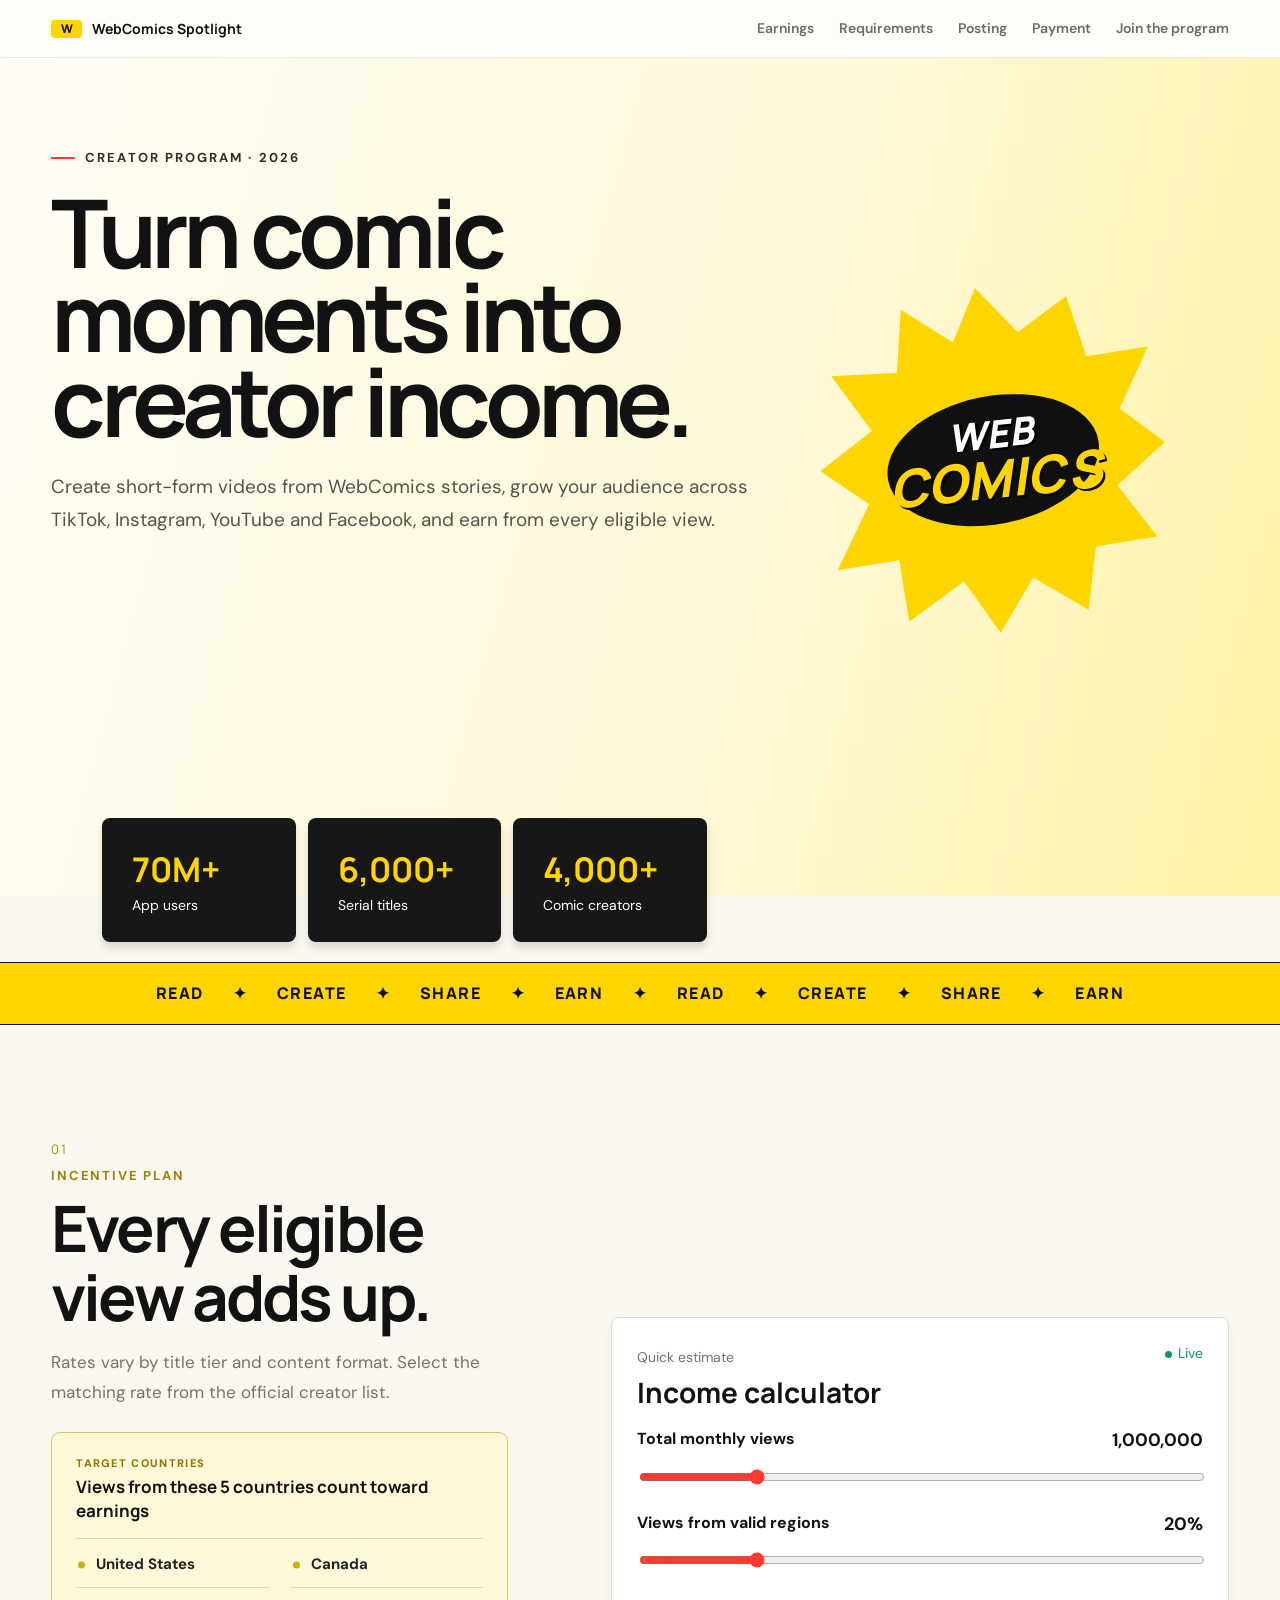
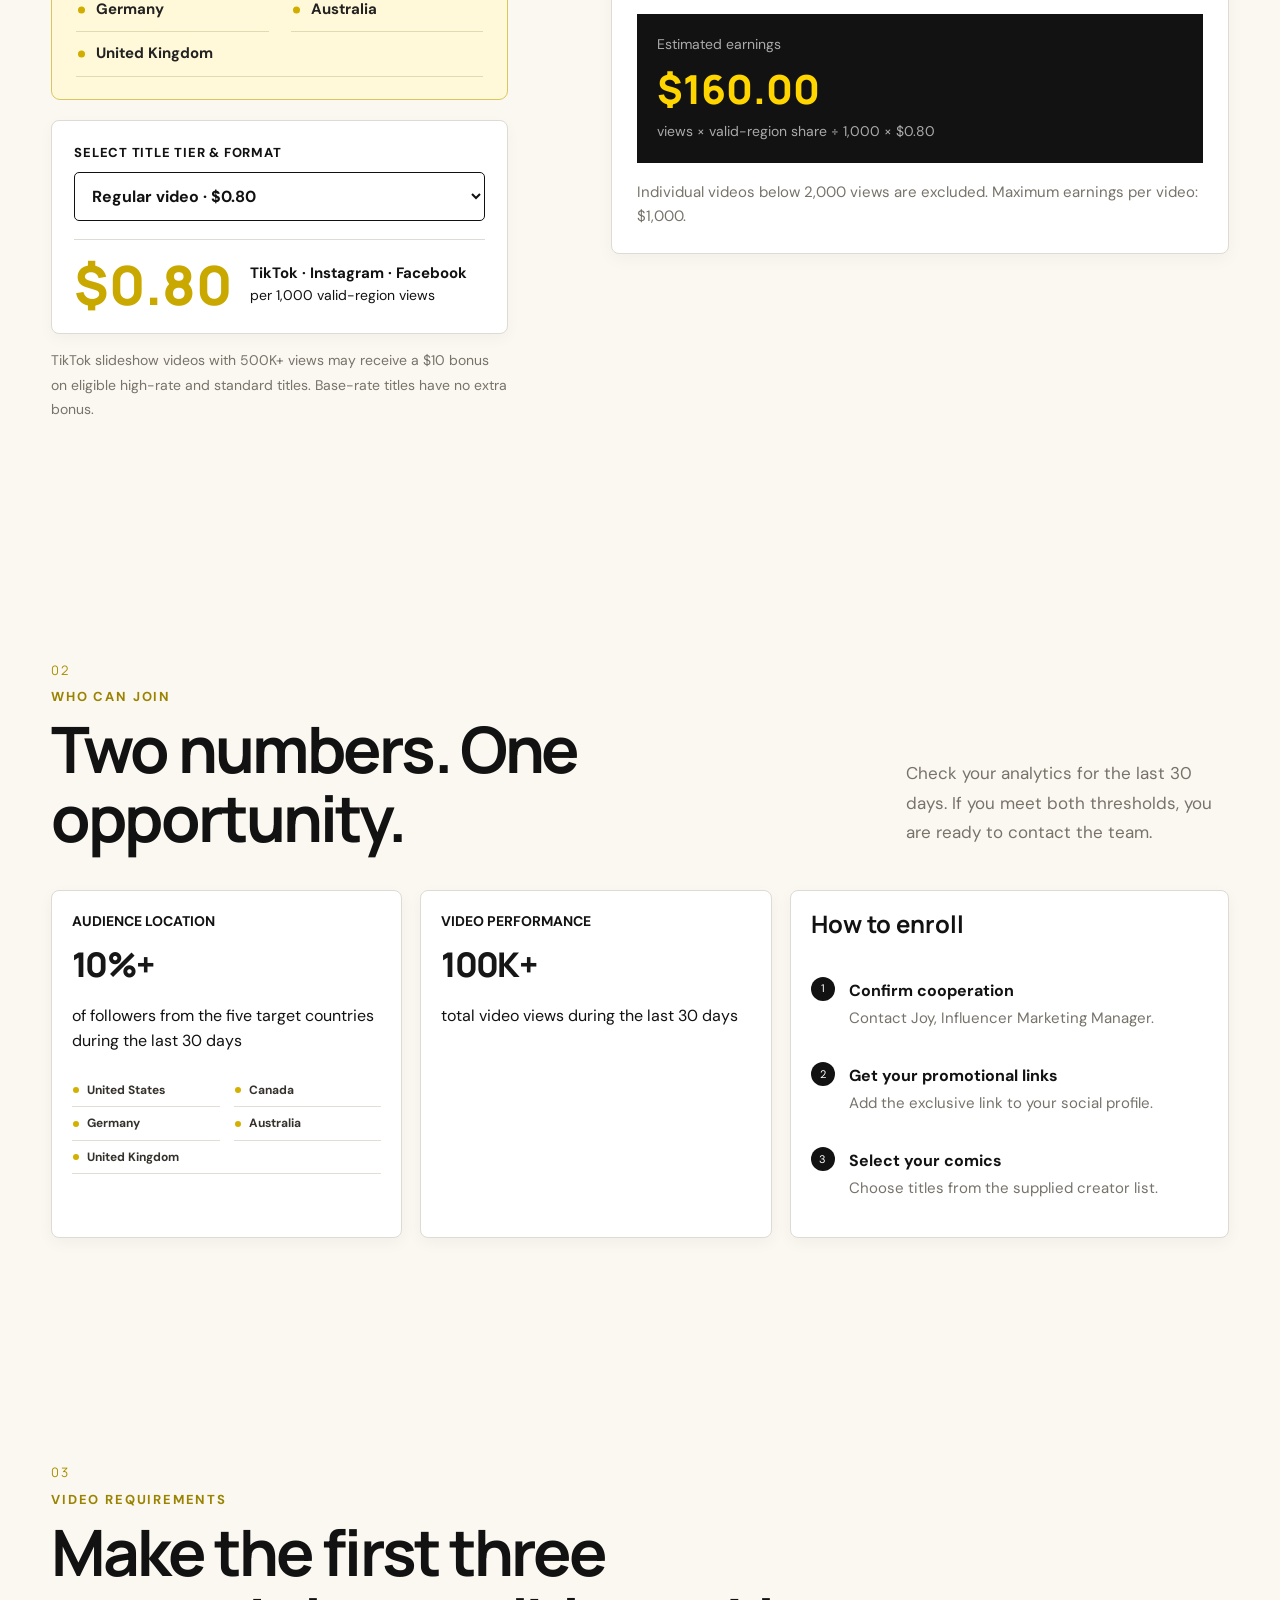
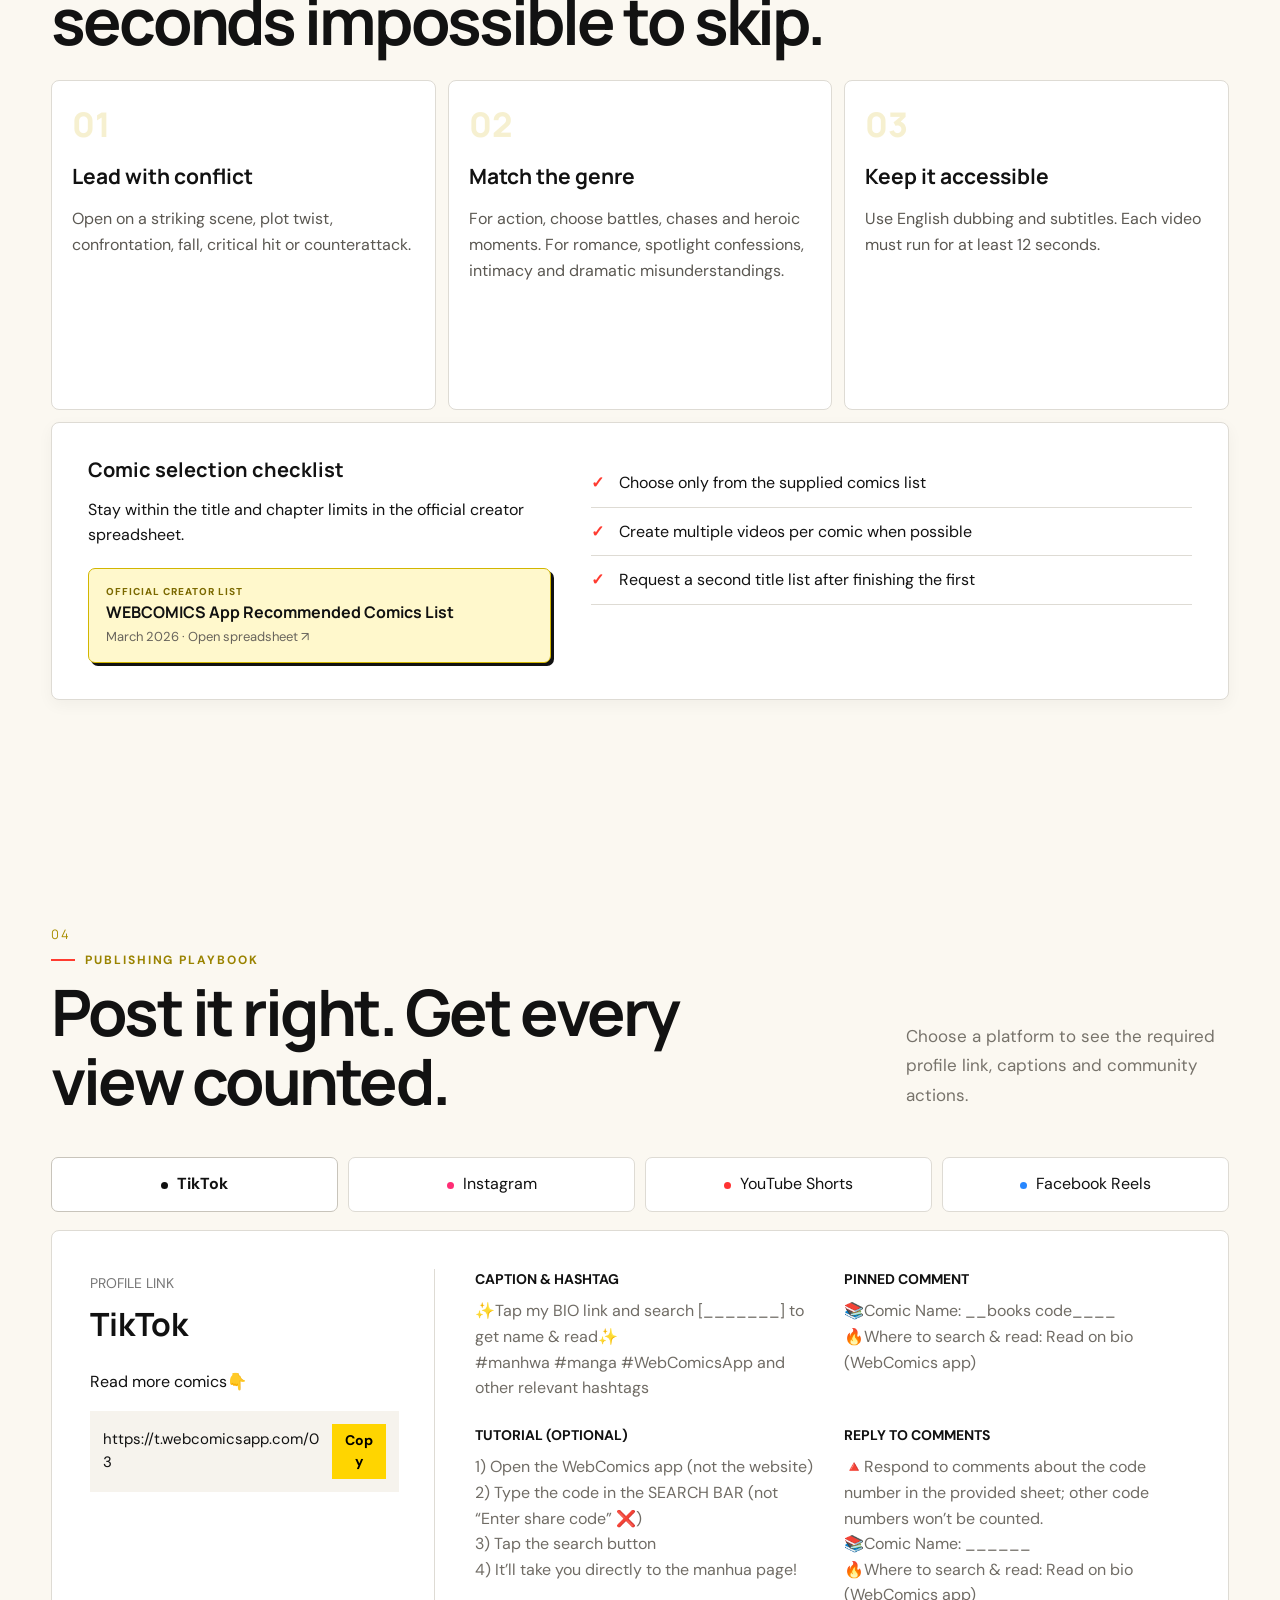
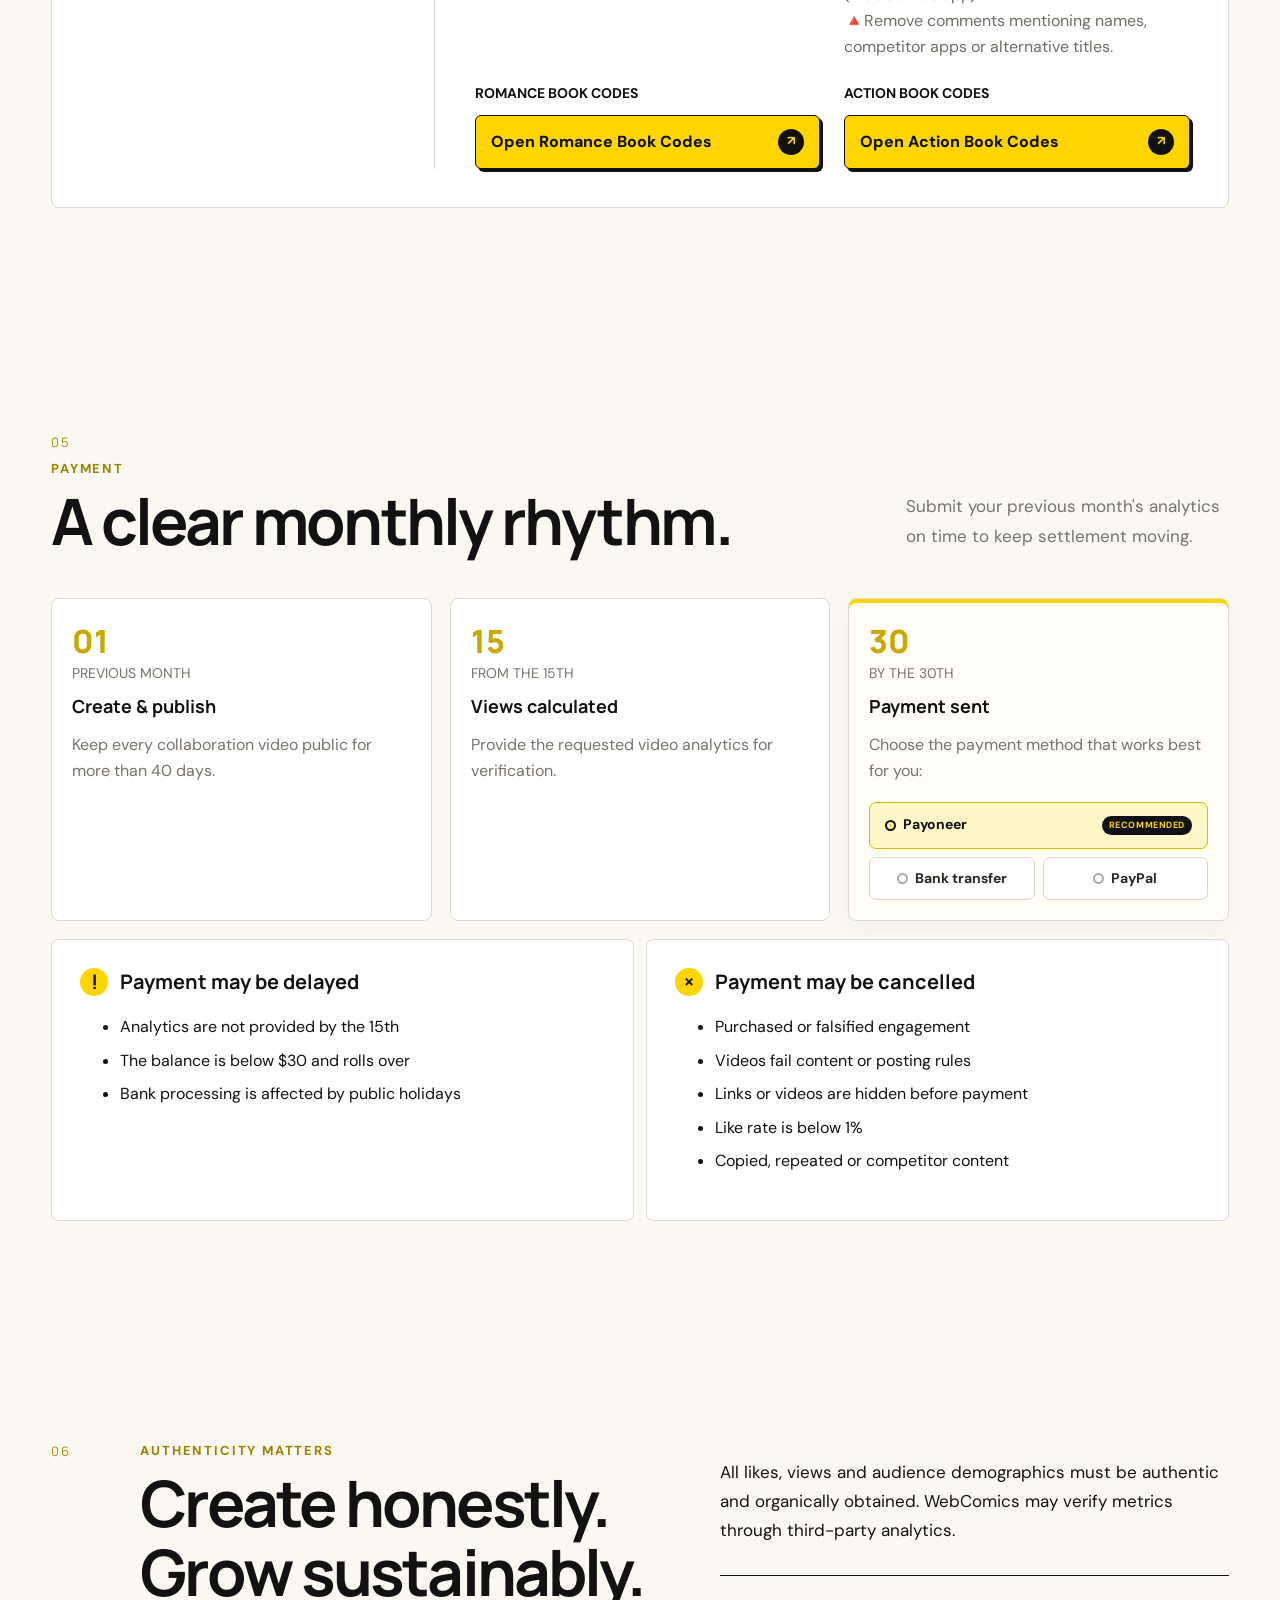
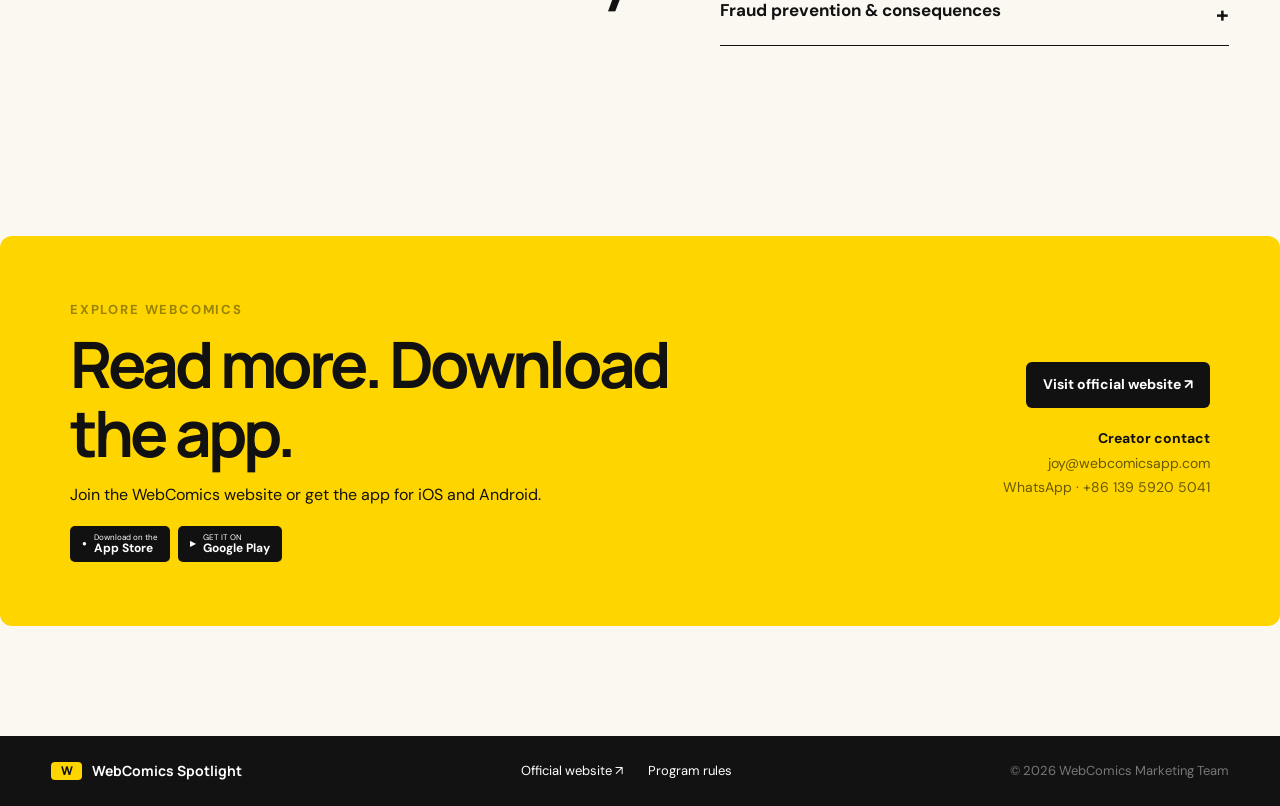
==== commit 1f79fe69: "Show target countries in eligibility card" ====
--- a/index.html
+++ b/index.html
@@ -58,7 +58,7 @@
 
     <section class="section warm" id="requirements">
       <div class="section-title"><div><span class="section-number">02</span><div class="eyebrow dark"><span></span> Who can join</div><h2>Two numbers. One opportunity.</h2></div><p>Check your analytics for the last 30 days. If you meet both thresholds, you are ready to contact the team.</p></div>
-      <div class="eligibility-grid"><article class="metric-card"><span class="metric-icon">◎</span><small>Audience location</small><strong>10%+</strong><p>of followers from the five target countries during the last 30 days</p></article><article class="metric-card accent"><span class="metric-icon">▶</span><small>Video performance</small><strong>100K+</strong><p>total video views during the last 30 days</p></article><article class="steps-card"><h3>How to enroll</h3><ol><li><span>1</span><div><b>Confirm cooperation</b><p>Contact Joy, Influencer Marketing Manager.</p></div></li><li><span>2</span><div><b>Get your promotional links</b><p>Add the exclusive link to your social profile.</p></div></li><li><span>3</span><div><b>Select your comics</b><p>Choose titles from the supplied creator list.</p></div></li></ol></article></div>
+      <div class="eligibility-grid"><article class="metric-card"><span class="metric-icon">◎</span><small>Audience location</small><strong>10%+</strong><p>of followers from the five target countries during the last 30 days</p><div class="audience-countries" aria-label="Five target countries"><span>United States</span><span>Canada</span><span>Germany</span><span>Australia</span><span>United Kingdom</span></div></article><article class="metric-card accent"><span class="metric-icon">▶</span><small>Video performance</small><strong>100K+</strong><p>total video views during the last 30 days</p></article><article class="steps-card"><h3>How to enroll</h3><ol><li><span>1</span><div><b>Confirm cooperation</b><p>Contact Joy, Influencer Marketing Manager.</p></div></li><li><span>2</span><div><b>Get your promotional links</b><p>Add the exclusive link to your social profile.</p></div></li><li><span>3</span><div><b>Select your comics</b><p>Choose titles from the supplied creator list.</p></div></li></ol></article></div>
     </section>
 
     <section class="section" id="content">
--- a/styles.css
+++ b/styles.css
@@ -40,3 +40,6 @@
 @media(min-width:901px){.section.split>.calculator{align-self:center!important;margin-top:0!important}}
 @media(max-width:900px){.hero-art{order:-1}.hero-copy{order:1}}
 @media(max-width:600px){.hero-art{min-height:200px}.logo-burst{width:158px;height:158px}.logo-burst:before{width:102px;height:61px}.logo-burst span{font-size:19px}.logo-burst strong{font-size:28px}}
+/* Explicit country list in the eligibility card */
+.audience-countries{display:flex;flex-wrap:wrap;gap:6px;margin-top:17px}.audience-countries span{padding:5px 8px;border:1px solid #d8d4c9;border-radius:999px;background:#fff;font-size:11px;font-weight:700;line-height:1.2;color:#35322d}@media(min-width:901px){.audience-countries span{font-size:12px}}@media(max-width:600px){.audience-countries{display:grid;grid-template-columns:1fr 1fr}.audience-countries span{text-align:center}.audience-countries span:last-child{grid-column:1/-1}}
+@media(min-width:901px){.audience-countries{display:grid;grid-template-columns:1fr 1fr;gap:0 14px;margin-top:20px}.audience-countries span{position:relative;padding:9px 3px 9px 15px;border:0;border-bottom:1px solid #e2ded5;border-radius:0;background:transparent;font-size:12px;text-align:left}.audience-countries span:before{content:"";position:absolute;left:1px;top:50%;width:6px;height:6px;border-radius:50%;background:#d4b000;transform:translateY(-50%)}.audience-countries span:last-child{grid-column:1/-1}}
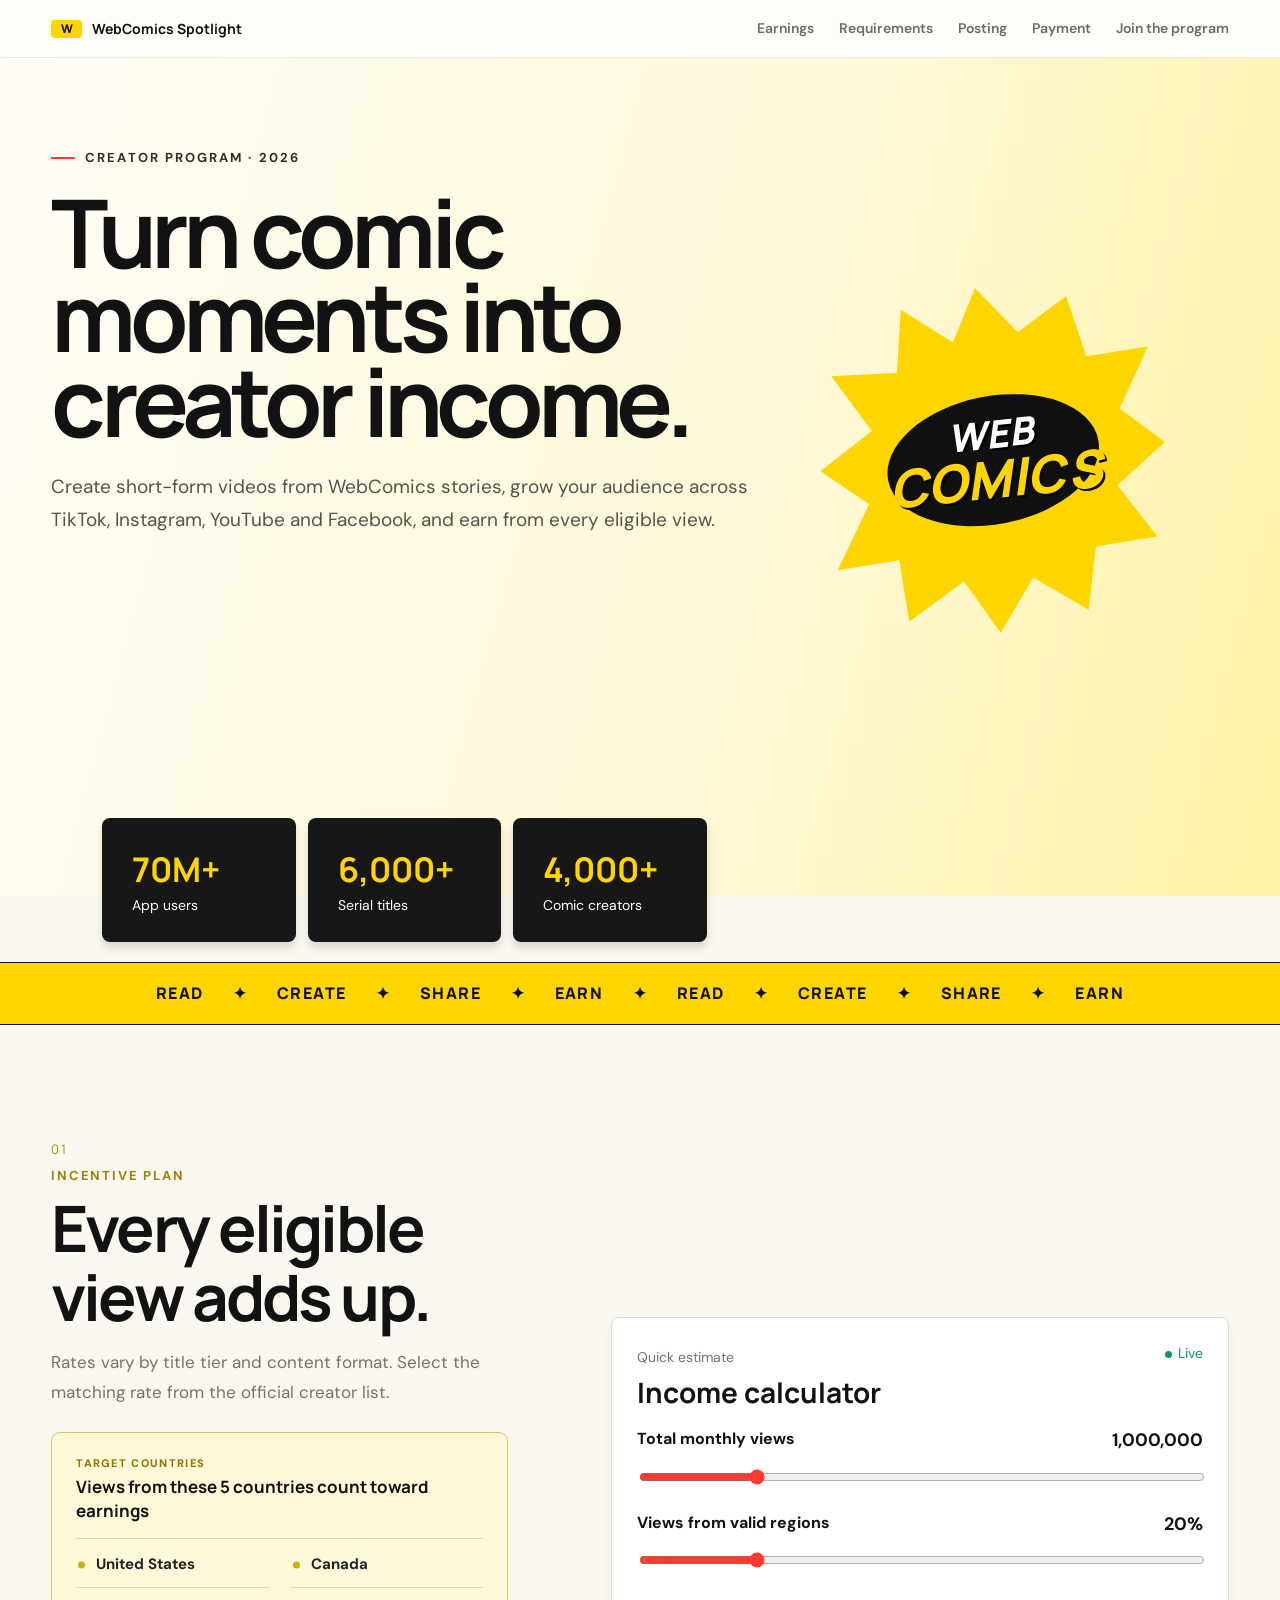
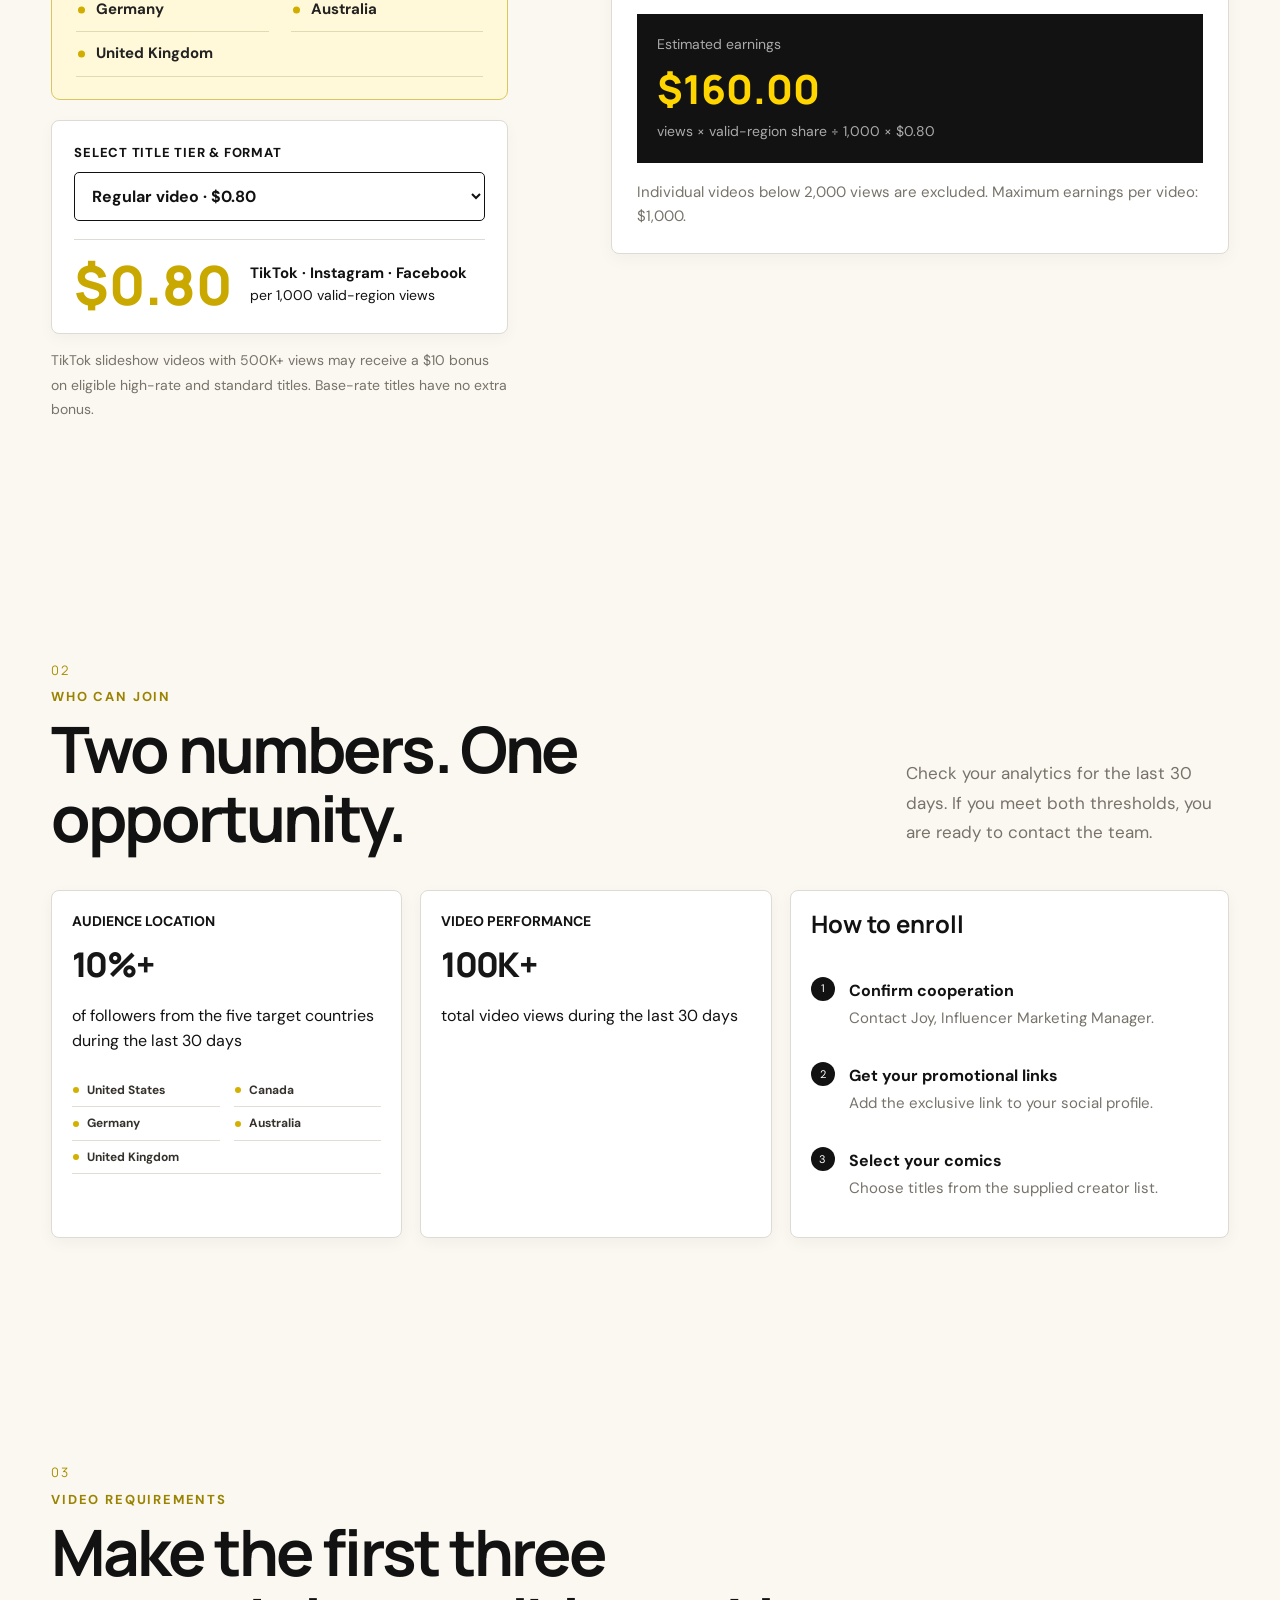
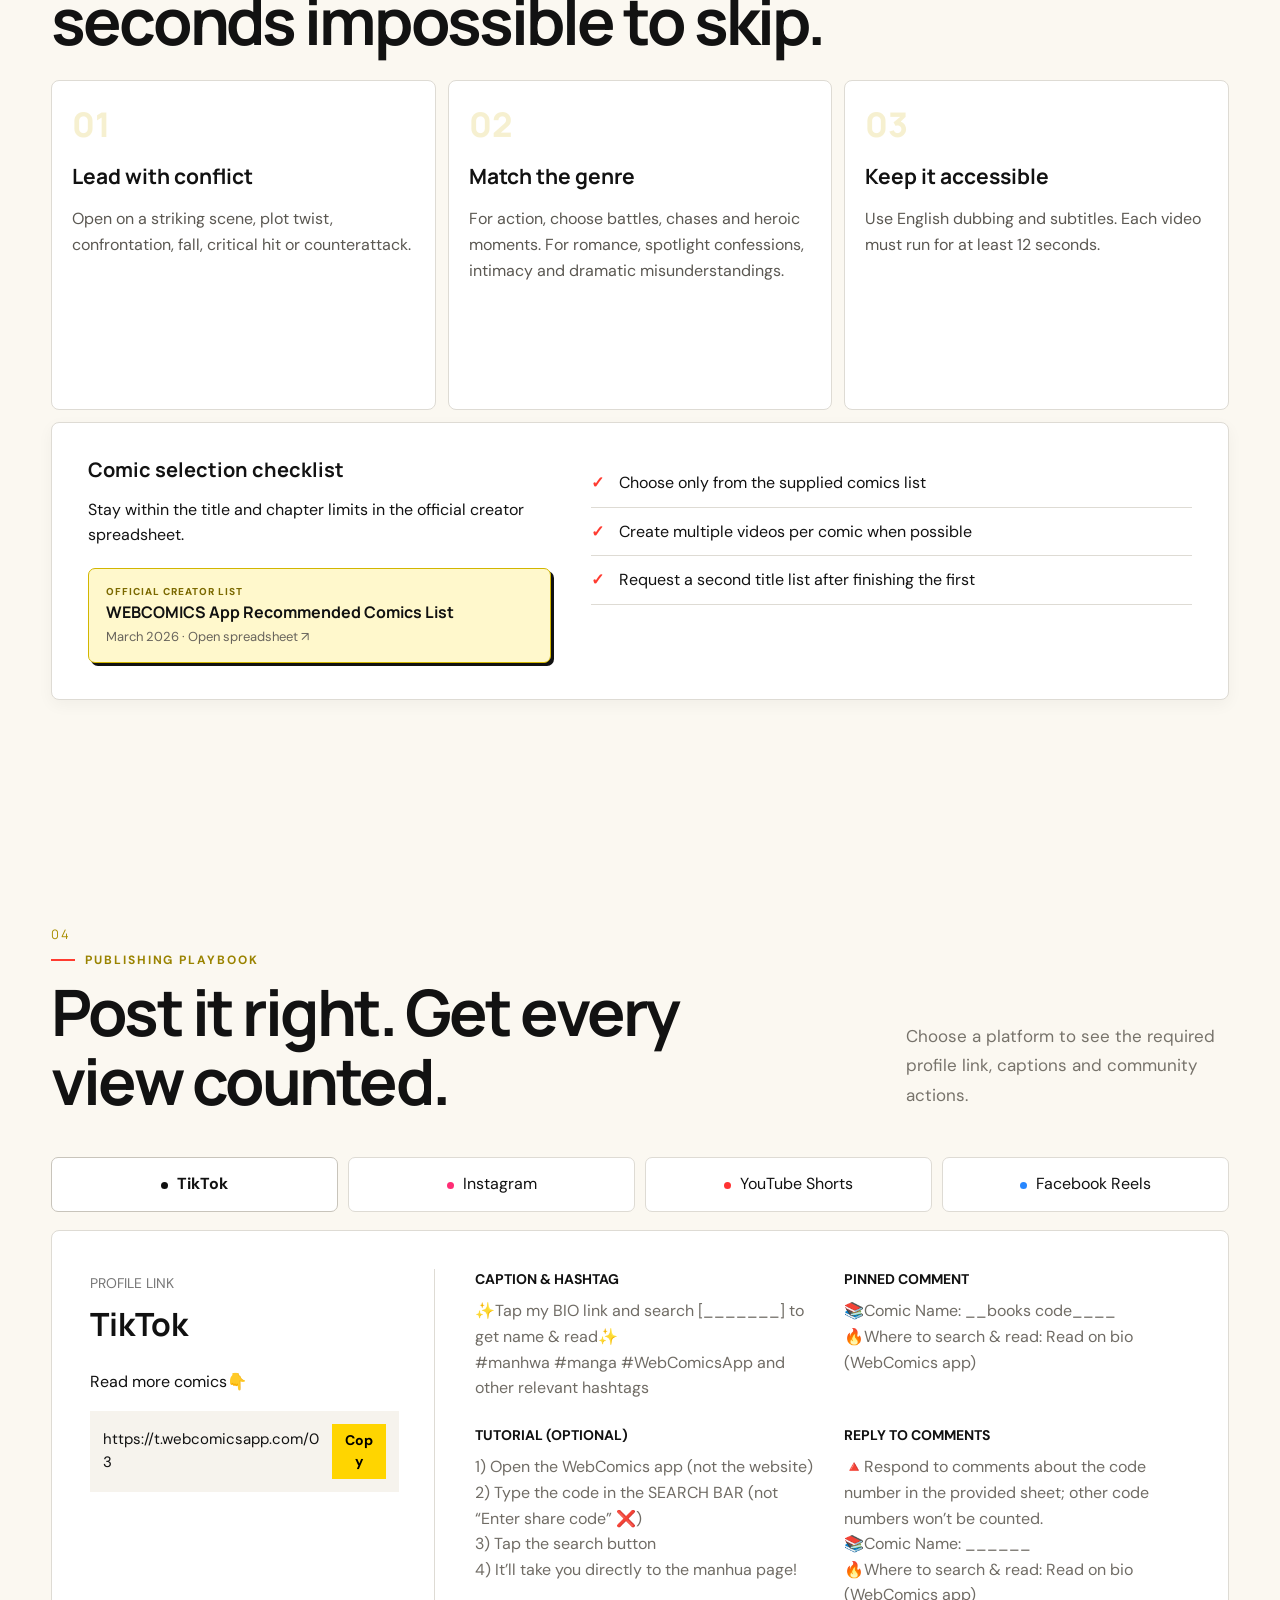
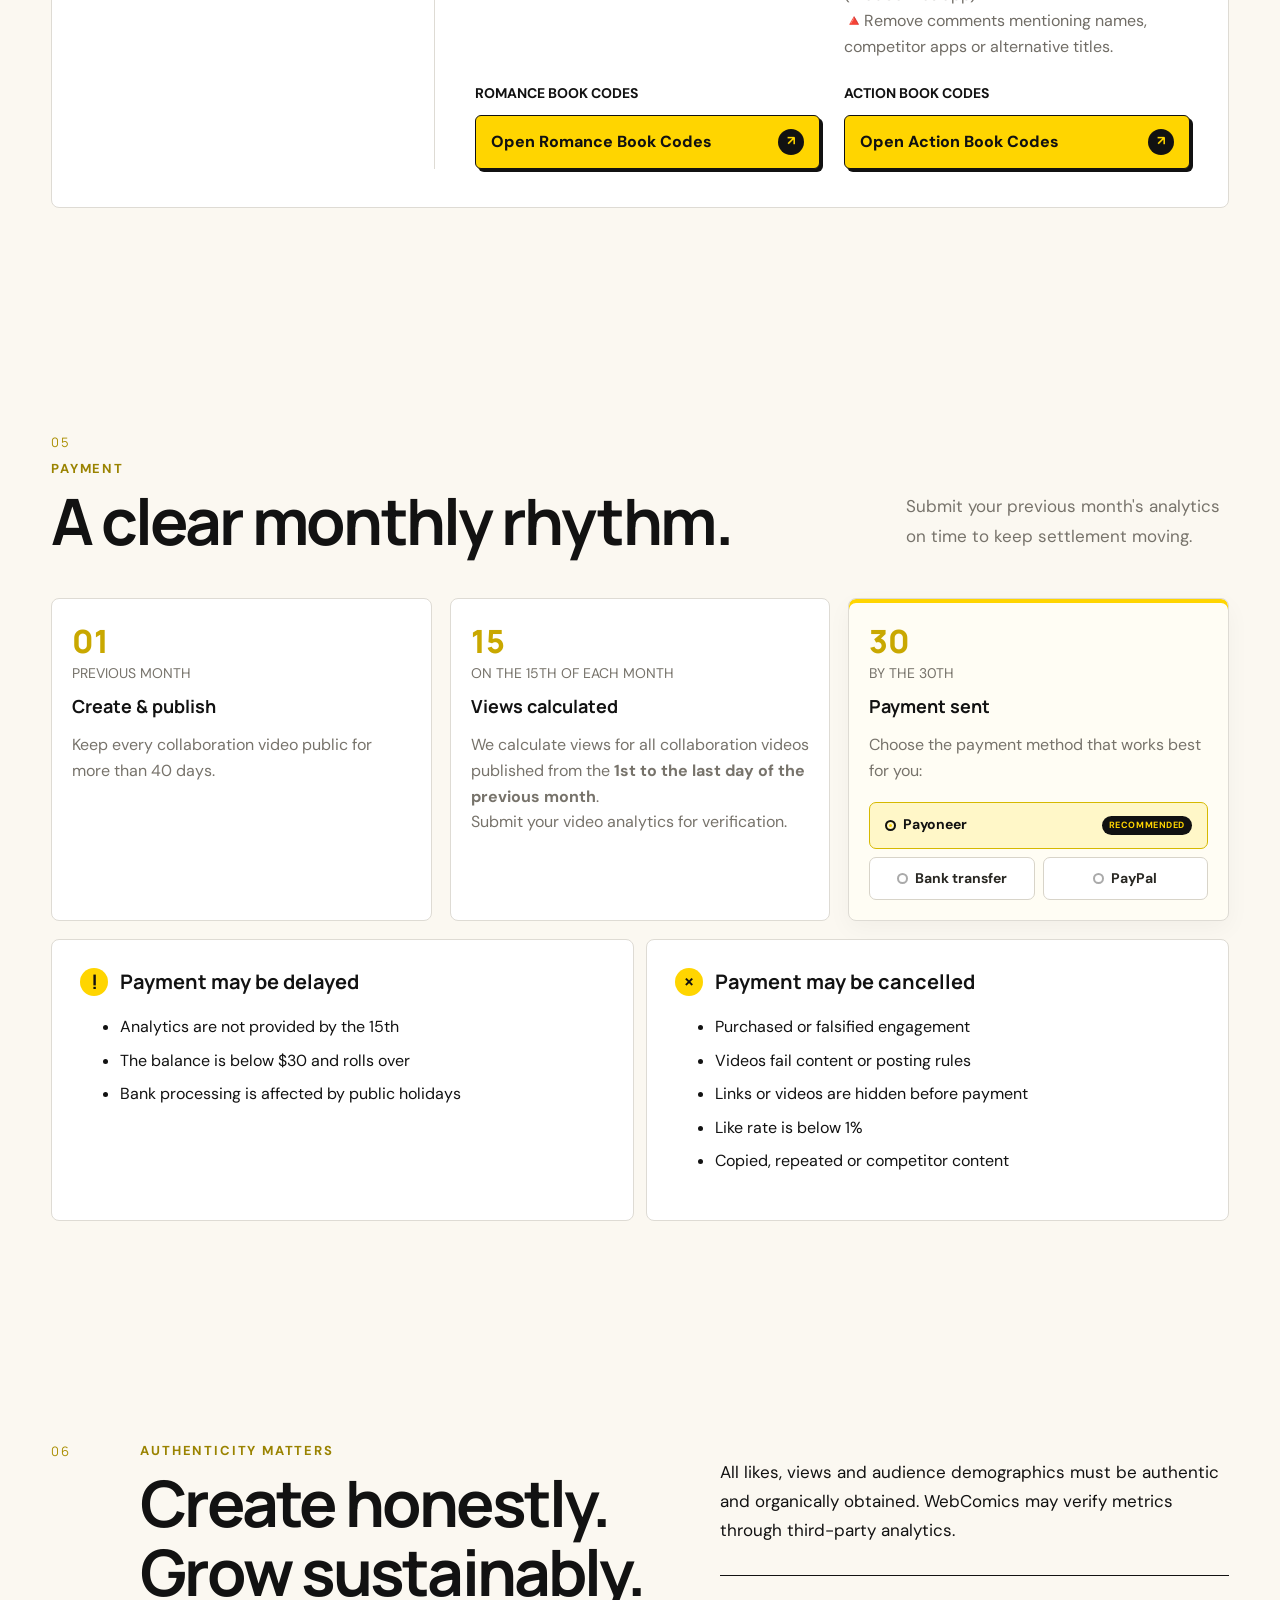
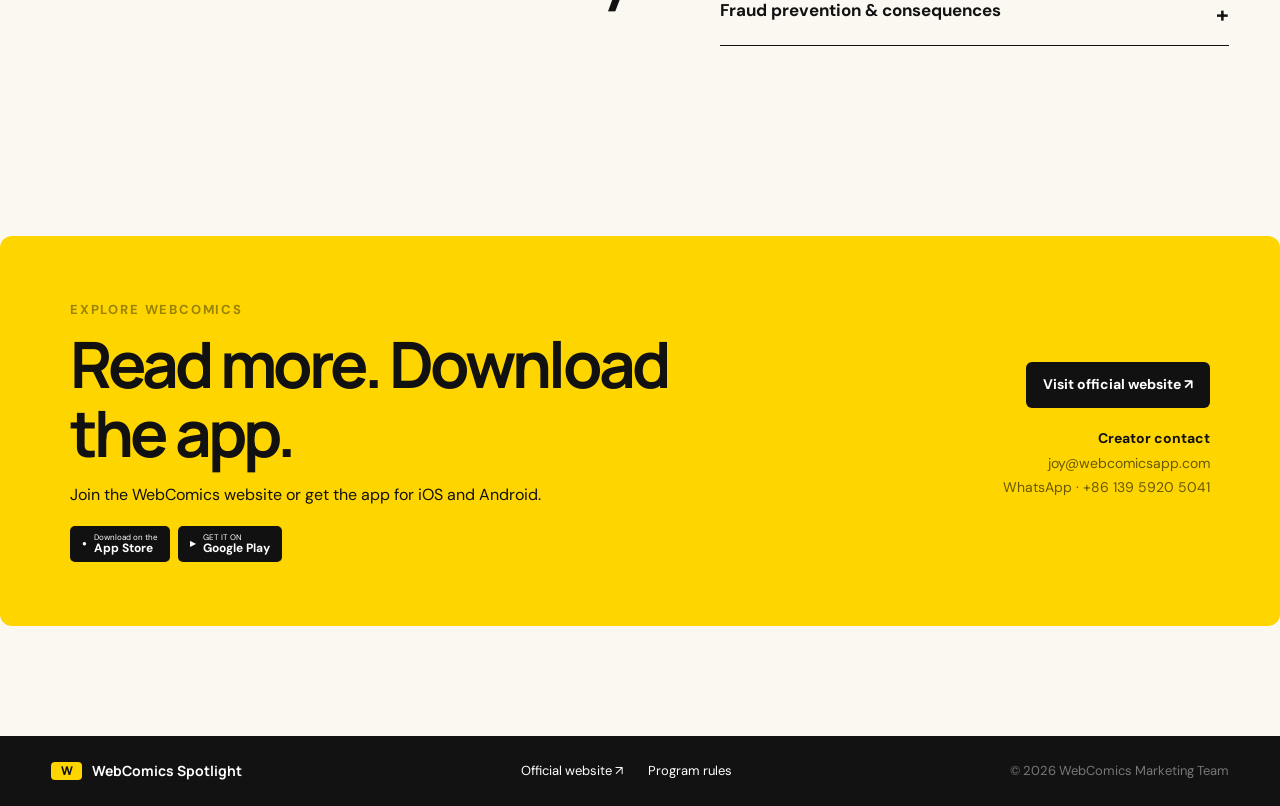
==== commit 2038de4f: "Clarify monthly video view calculation period" ====
--- a/index.html
+++ b/index.html
@@ -75,7 +75,7 @@
 
     <section class="section" id="payment">
       <div class="section-title"><div><span class="section-number">05</span><div class="eyebrow dark"><span></span> Payment</div><h2>A clear monthly rhythm.</h2></div><p>Submit your previous month's analytics on time to keep settlement moving.</p></div>
-      <div class="timeline"><article><span>01</span><small>Previous month</small><h3>Create & publish</h3><p>Keep every collaboration video public for more than 40 days.</p></article><article><span>15</span><small>From the 15th</small><h3>Views calculated</h3><p>Provide the requested video analytics for verification.</p></article><article class="payment-method-card"><span>30</span><small>By the 30th</small><h3>Payment sent</h3><p>Choose the payment method that works best for you:</p><div class="payment-methods"><strong>Payoneer <em>Recommended</em></strong><strong>Bank transfer</strong><strong>PayPal</strong></div></article></div>
+      <div class="timeline"><article><span>01</span><small>Previous month</small><h3>Create & publish</h3><p>Keep every collaboration video public for more than 40 days.</p></article><article><span>15</span><small>On the 15th of each month</small><h3>Views calculated</h3><p>We calculate views for all collaboration videos published from the <strong>1st to the last day of the previous month</strong>.<br>Submit your video analytics for verification.</p></article><article class="payment-method-card"><span>30</span><small>By the 30th</small><h3>Payment sent</h3><p>Choose the payment method that works best for you:</p><div class="payment-methods"><strong>Payoneer <em>Recommended</em></strong><strong>Bank transfer</strong><strong>PayPal</strong></div></article></div>
       <div class="notice-grid"><article><h3><span>!</span> Payment may be delayed</h3><ul><li>Analytics are not provided by the 15th</li><li>The balance is below $30 and rolls over</li><li>Bank processing is affected by public holidays</li></ul></article><article class="danger"><h3><span>×</span> Payment may be cancelled</h3><ul><li>Purchased or falsified engagement</li><li>Videos fail content or posting rules</li><li>Links or videos are hidden before payment</li><li>Like rate is below 1%</li><li>Copied, repeated or competitor content</li></ul></article></div>
     </section>
 
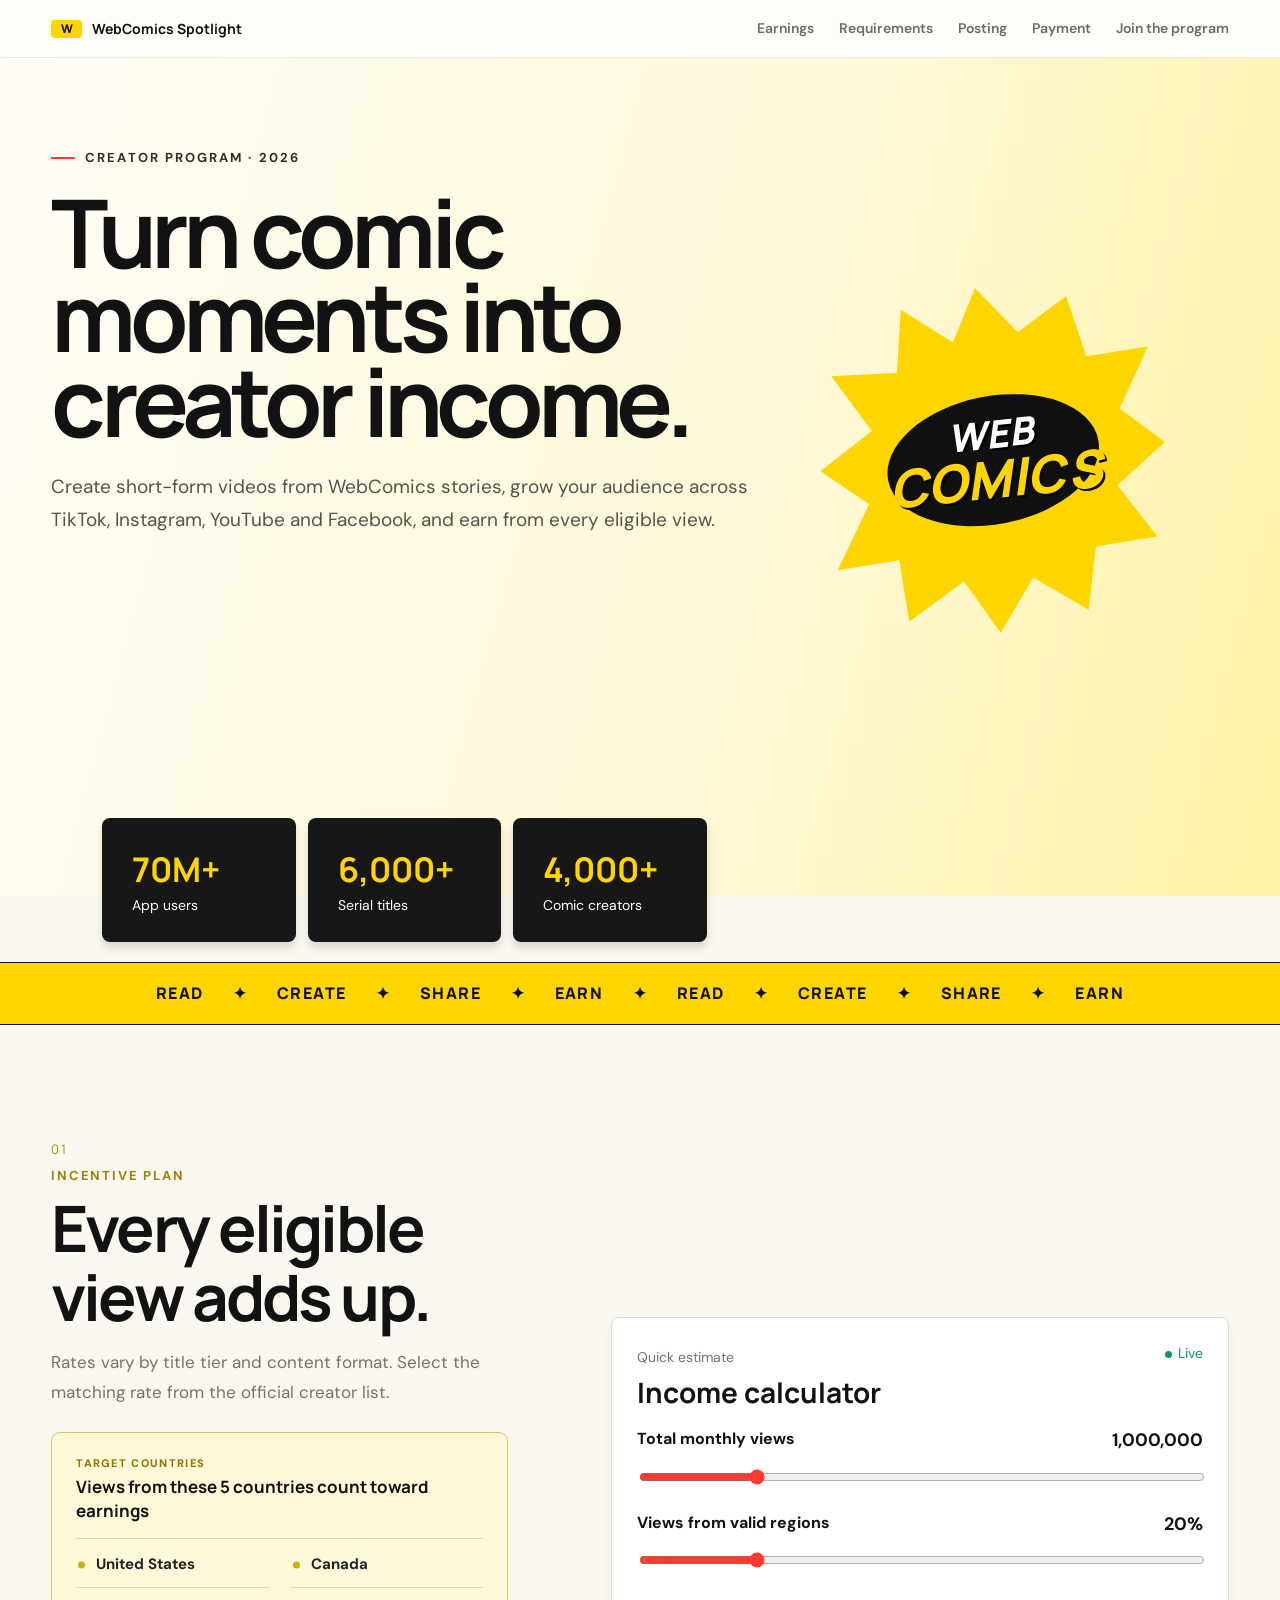
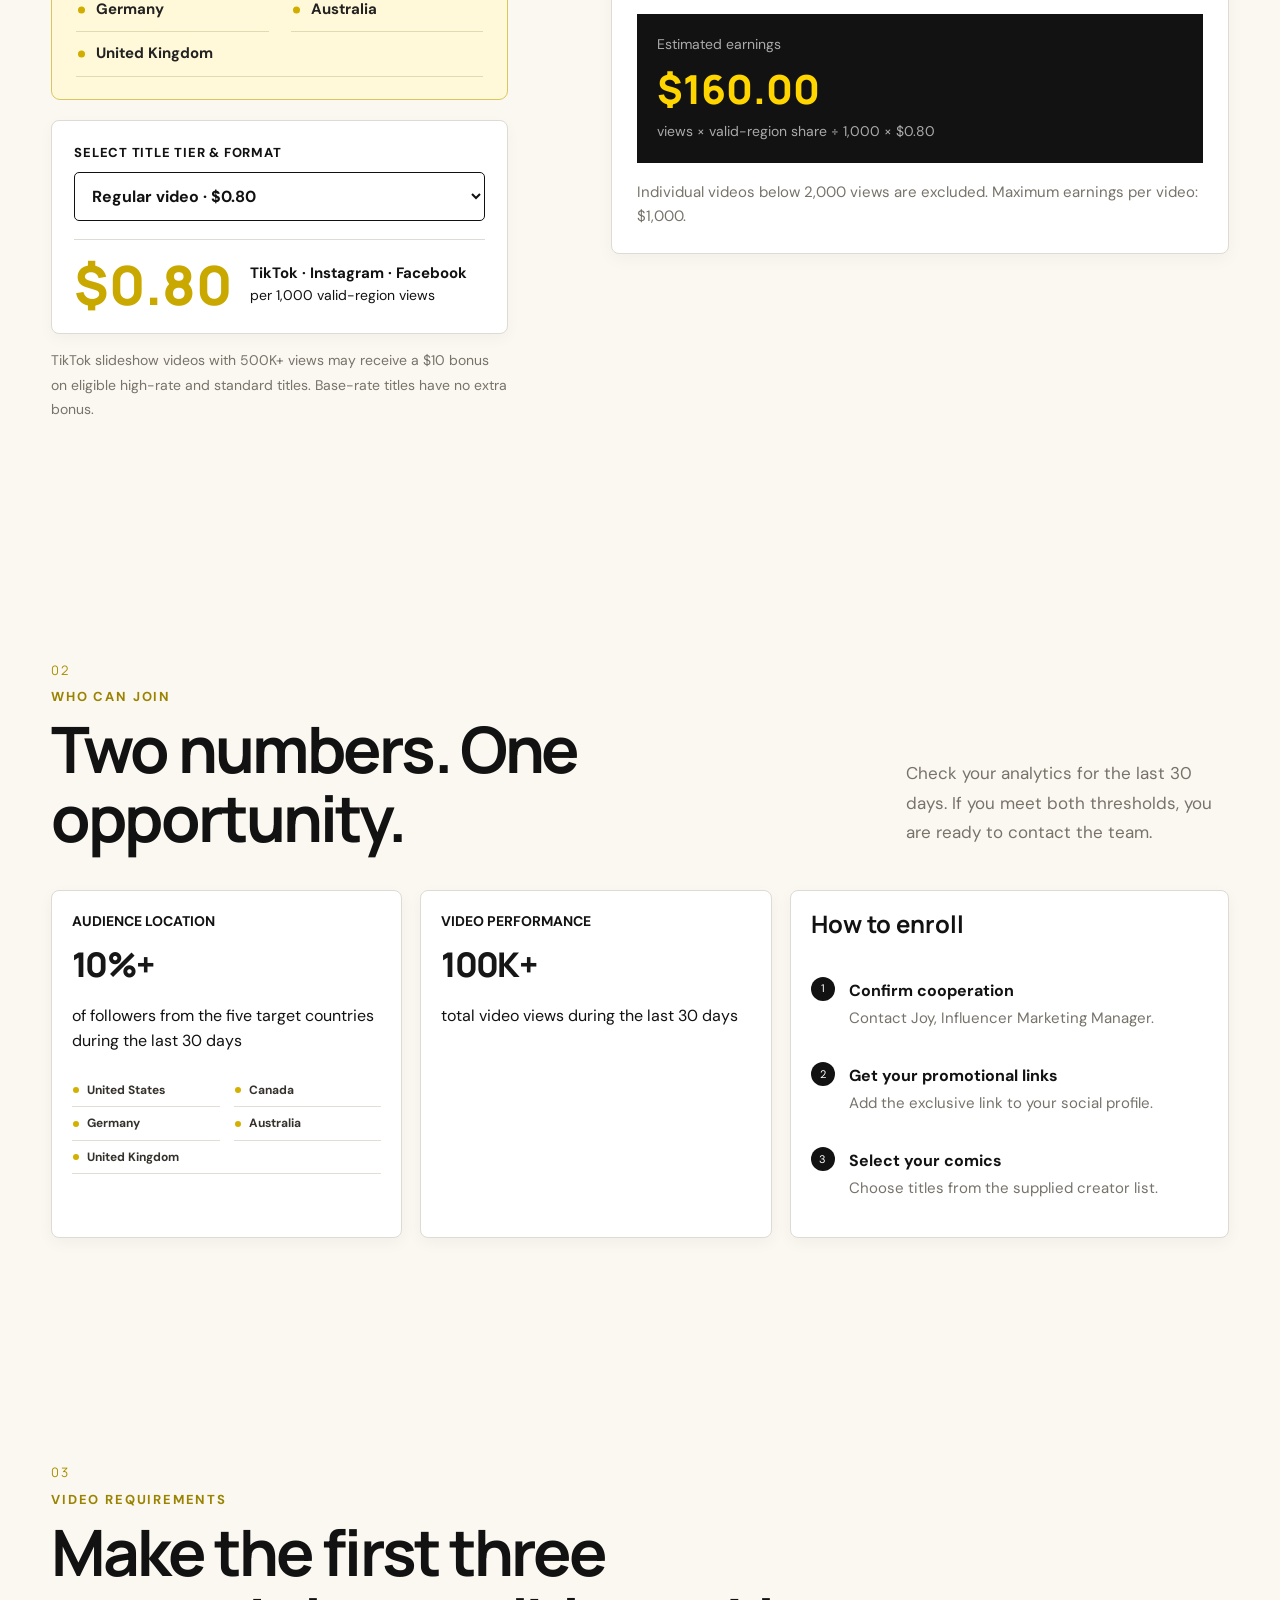
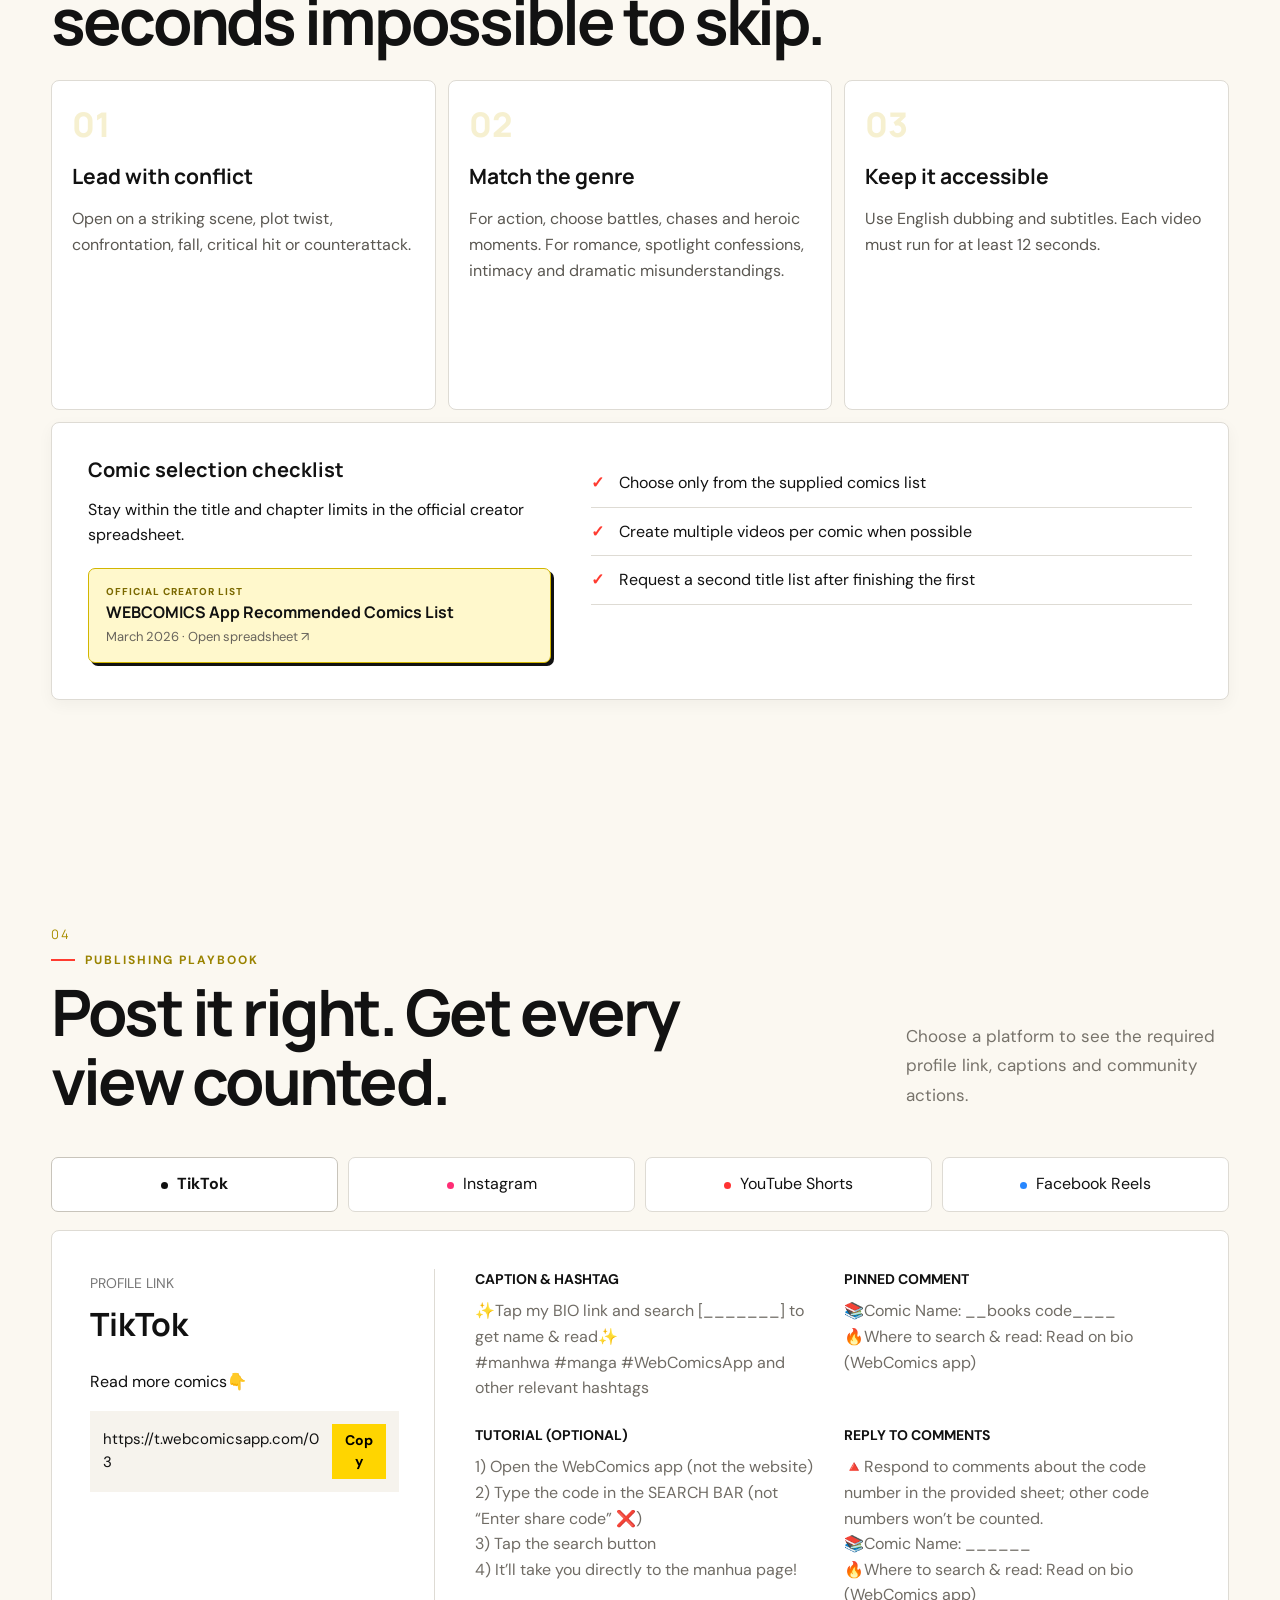
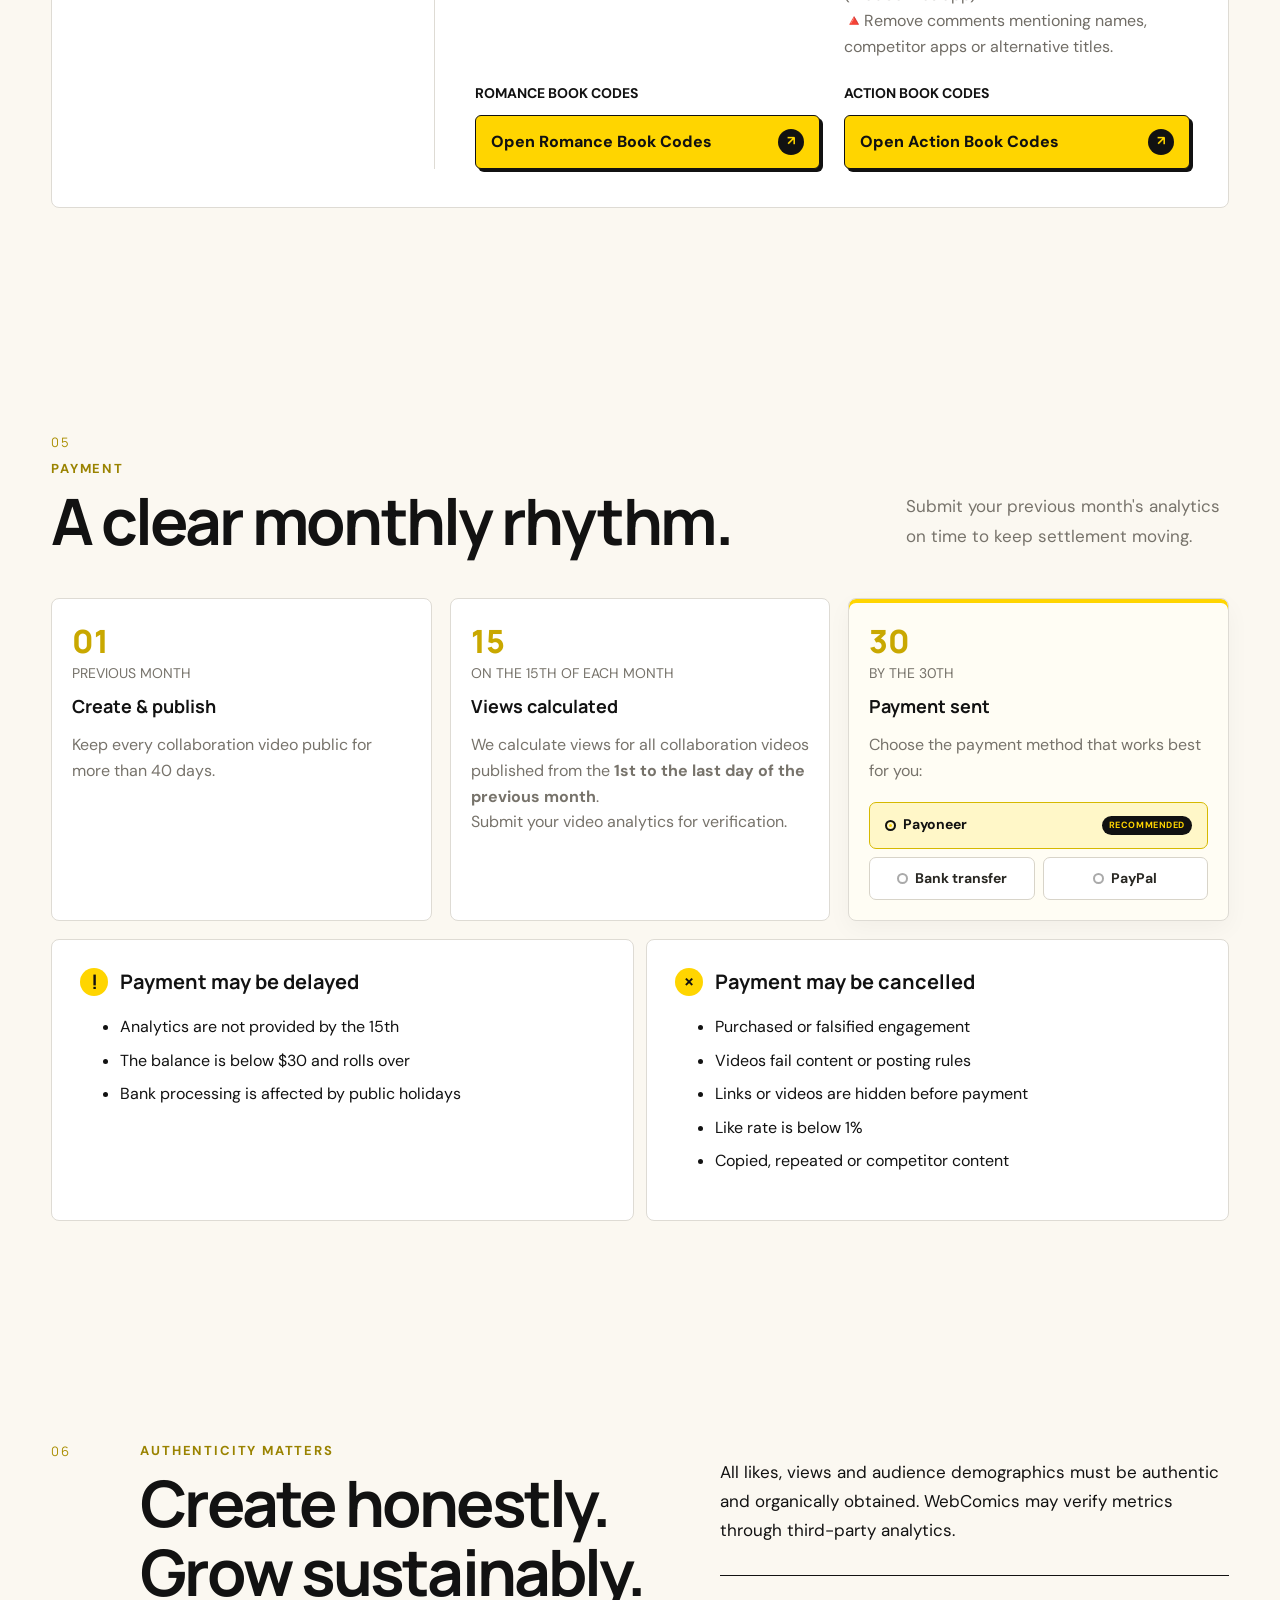
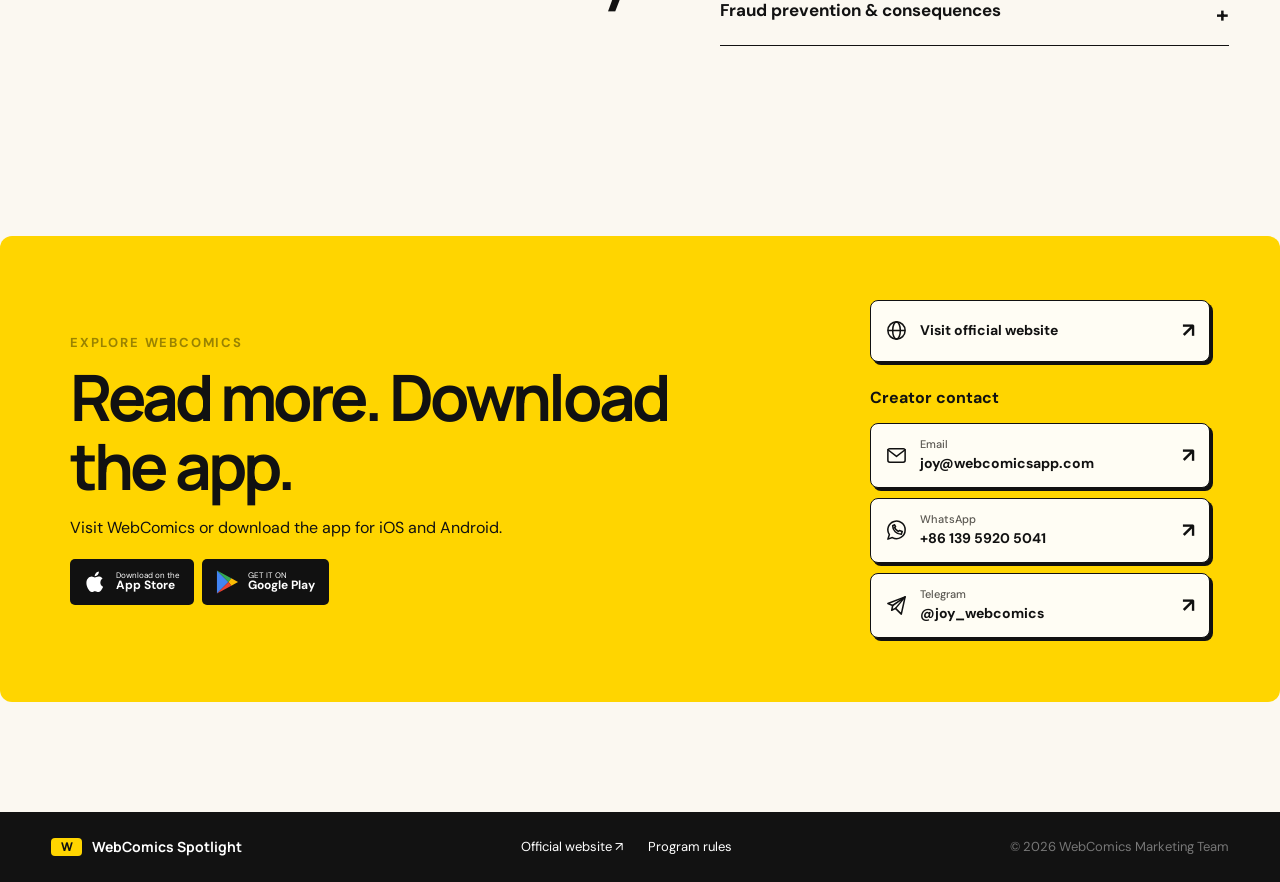
==== commit ae6d18bb: "Match English footer to Spanish contact card layout" ====
--- a/index.html
+++ b/index.html
@@ -17,6 +17,7 @@
   <link rel="preconnect" href="https://fonts.gstatic.com" crossorigin>
   <link href="https://fonts.googleapis.com/css2?family=DM+Sans:wght@400;500;600;700&family=Manrope:wght@600;700;800&display=swap" rel="stylesheet">
   <link rel="stylesheet" href="styles.css">
+  <link rel="stylesheet" href="english-footer.css">
 </head>
 <body>
   <header class="site-header">
@@ -81,7 +82,7 @@
 
     <section class="section compliance"><span class="section-number">06</span><div><div class="eyebrow dark"><span></span> Authenticity matters</div><h2>Create honestly.<br>Grow sustainably.</h2></div><div><p>All likes, views and audience demographics must be authentic and organically obtained. WebComics may verify metrics through third-party analytics.</p><details><summary>Fraud prevention & consequences <span>+</span></summary><p>Fraudulent activity may lead to withheld or cancelled payments, immediate termination, reimbursement requests and legal action. If submitted analytics differ significantly from tracked data, WebComics may settle based on verified performance.</p></details></div></section>
 
-    <section class="cta-section" id="apply"><div><div class="eyebrow dark"><span></span> Explore WebComics</div><h2>Read more. Download<br>the app.</h2><p>Join the WebComics website or get the app for iOS and Android.</p><div class="store-buttons"><a href="https://apps.apple.com/us/app/webcomics-webtoon-manga/id1337550955" target="_blank" rel="noopener">● <span>Download on the<br><b>App Store</b></span></a><a href="https://play.google.com/store/apps/details?id=com.webcomics.manga" target="_blank" rel="noopener">▶ <span>GET IT ON<br><b>Google Play</b></span></a></div></div><div class="cta-side"><a class="official-button" href="https://www.webcomicsapp.com/" target="_blank" rel="noopener">Visit official website ↗</a><div class="contact-mini"><b>Creator contact</b><a href="mailto:joy@webcomicsapp.com">joy@webcomicsapp.com</a><a href="https://wa.me/8613959205041">WhatsApp · +86 139 5920 5041</a></div></div></section>
+    <section class="cta-section" id="apply"><div><div class="eyebrow dark"><span></span> Explore WebComics</div><h2>Read more. Download<br>the app.</h2><p>Visit WebComics or download the app for iOS and Android.</p><div class="store-buttons"><a href="https://apps.apple.com/us/app/webcomics-webtoon-manga/id1337550955" target="_blank" rel="noopener"><svg class="store-icon" viewBox="0 0 24 24" aria-hidden="true"><path fill="currentColor" d="M17.05 12.54c.03 3.23 2.83 4.3 2.86 4.31-.02.08-.45 1.54-1.48 3.05-.89 1.3-1.81 2.6-3.27 2.63-1.43.03-1.89-.85-3.52-.85-1.63 0-2.14.82-3.49.88-1.41.05-2.48-1.41-3.38-2.7-1.84-2.66-3.24-7.52-1.35-10.8a5.24 5.24 0 0 1 4.43-2.69c1.38-.03 2.69.94 3.53.94.85 0 2.43-1.16 4.09-.99.7.03 2.66.28 3.92 2.13-.1.06-2.34 1.36-2.32 4.09zM14.37 4.54c.75-.9 1.26-2.15 1.12-3.4-1.08.04-2.39.72-3.17 1.63-.69.79-1.29 2.05-1.13 3.26 1.2.09 2.43-.61 3.18-1.49z"/></svg><span>Download on the<br><b>App Store</b></span></a><a href="https://play.google.com/store/apps/details?id=com.webcomics.manga" target="_blank" rel="noopener"><svg class="store-icon" viewBox="0 0 24 26" aria-hidden="true"><path fill="#4285F4" d="M1 1 13 13 1 25z"/><path fill="#34A853" d="m1 1 15 8-3 4z"/><path fill="#FBBC04" d="m16 9 7 4-7 4-3-4z"/><path fill="#EA4335" d="m1 25 12-12 3 4z"/></svg><span>GET IT ON<br><b>Google Play</b></span></a></div></div><div class="cta-side"><a class="official-button" href="https://www.webcomicsapp.com/" target="_blank" rel="noopener"><svg viewBox="0 0 24 24" aria-hidden="true"><circle cx="12" cy="12" r="9"/><ellipse cx="12" cy="12" rx="4" ry="9"/><path d="M3 12h18"/></svg><span>Visit official website</span><span class="contact-arrow" aria-hidden="true">↗</span></a><div class="contact-mini"><b>Creator contact</b><a href="mailto:joy@webcomicsapp.com"><svg viewBox="0 0 24 24" aria-hidden="true"><rect x="3" y="5" width="18" height="14" rx="2"/><path d="m3 6 9 7 9-7"/></svg><span><small>Email</small>joy@webcomicsapp.com</span><span class="contact-arrow" aria-hidden="true">↗</span></a><a href="https://wa.me/8613959205041" target="_blank" rel="noopener noreferrer"><svg viewBox="0 0 24 24" aria-hidden="true"><path d="M21 11.5a9 9 0 0 1-13.3 7.9L3 21l1.6-4.7A9 9 0 1 1 21 11.5Z"/><path d="M8 7c0 5 4 9 9 9l1-3-3-1-1 1c-2-1-3-2-4-4l1-1-1-2Z"/></svg><span><small>WhatsApp</small>+86 139 5920 5041</span><span class="contact-arrow" aria-hidden="true">↗</span></a><a href="https://t.me/joy_webcomics" target="_blank" rel="noopener noreferrer"><svg viewBox="0 0 24 24" aria-hidden="true"><path d="m3 10 18-7-4 18-6-6-4 2 1-5Z"/><path d="m8 12 13-9-10 12"/></svg><span><small>Telegram</small>@joy_webcomics</span><span class="contact-arrow" aria-hidden="true">↗</span></a></div></div></section>
   </main>
 
   <footer><a class="brand" href="#top"><span class="brand-mark">W</span><span>WebComics <b>Spotlight</b></span></a><div><a href="https://www.webcomicsapp.com/" target="_blank" rel="noopener">Official website ↗</a><a href="#requirements">Program rules</a></div><p>© 2026 WebComics Marketing Team</p></footer>
--- a/english-footer.css
+++ b/english-footer.css
@@ -0,0 +1,18 @@
+html[lang="en"] .cta-side{width:100%;max-width:340px;justify-self:end;align-items:stretch;gap:24px}
+html[lang="en"] .official-button{display:flex;align-items:center;gap:12px;width:100%;min-height:62px;padding:12px 14px;background:#fffdf4;color:#111;border:1px solid #111;border-radius:8px;box-shadow:3px 3px 0 #111;font-size:14px;font-weight:700;text-align:left}
+html[lang="en"] .official-button svg{width:23px;height:23px;flex:0 0 23px;fill:none;stroke:currentColor;stroke-width:1.6}
+html[lang="en"] .official-button:hover{background:#111;color:#ffd500;transform:none;filter:none}
+html[lang="en"] .official-button:focus-visible{outline:3px solid #111;outline-offset:5px}
+@media(max-width:600px){html[lang="en"] .cta-side{justify-self:start;max-width:none}}
+html[lang="en"] .store-buttons a{gap:9px;padding:10px 14px;min-height:46px}
+html[lang="en"] .store-icon{display:block;width:23px;height:26px;flex:0 0 23px}
+html[lang="en"] .contact-mini{width:100%;max-width:340px;gap:10px;text-align:left}
+html[lang="en"] .contact-mini>b{font-size:16px;margin-bottom:3px}
+html[lang="en"] .contact-mini a{display:flex;align-items:center;gap:12px;min-height:62px;padding:12px 14px;border:1px solid #111;border-radius:8px;background:#fffdf4;color:#111;font-size:14px;font-weight:700;box-shadow:3px 3px 0 #111}
+html[lang="en"] .contact-mini a>svg{width:23px;height:23px;flex:0 0 23px;fill:none;stroke:currentColor;stroke-width:1.6;stroke-linecap:round;stroke-linejoin:round}
+html[lang="en"] .contact-mini a>span:not(.contact-arrow){min-width:0;overflow-wrap:anywhere}
+html[lang="en"] .contact-mini small{display:block;font-size:11px;font-weight:500;color:#5b5852}
+html[lang="en"] .contact-arrow{margin-left:auto;font-size:20px}
+html[lang="en"] .contact-mini a:hover{background:#111;color:#ffd500}
+html[lang="en"] .contact-mini a:hover small{color:#fff}
+html[lang="en"] .contact-mini a:focus-visible,html[lang="en"] .store-buttons a:focus-visible{outline:3px solid #111;outline-offset:5px}
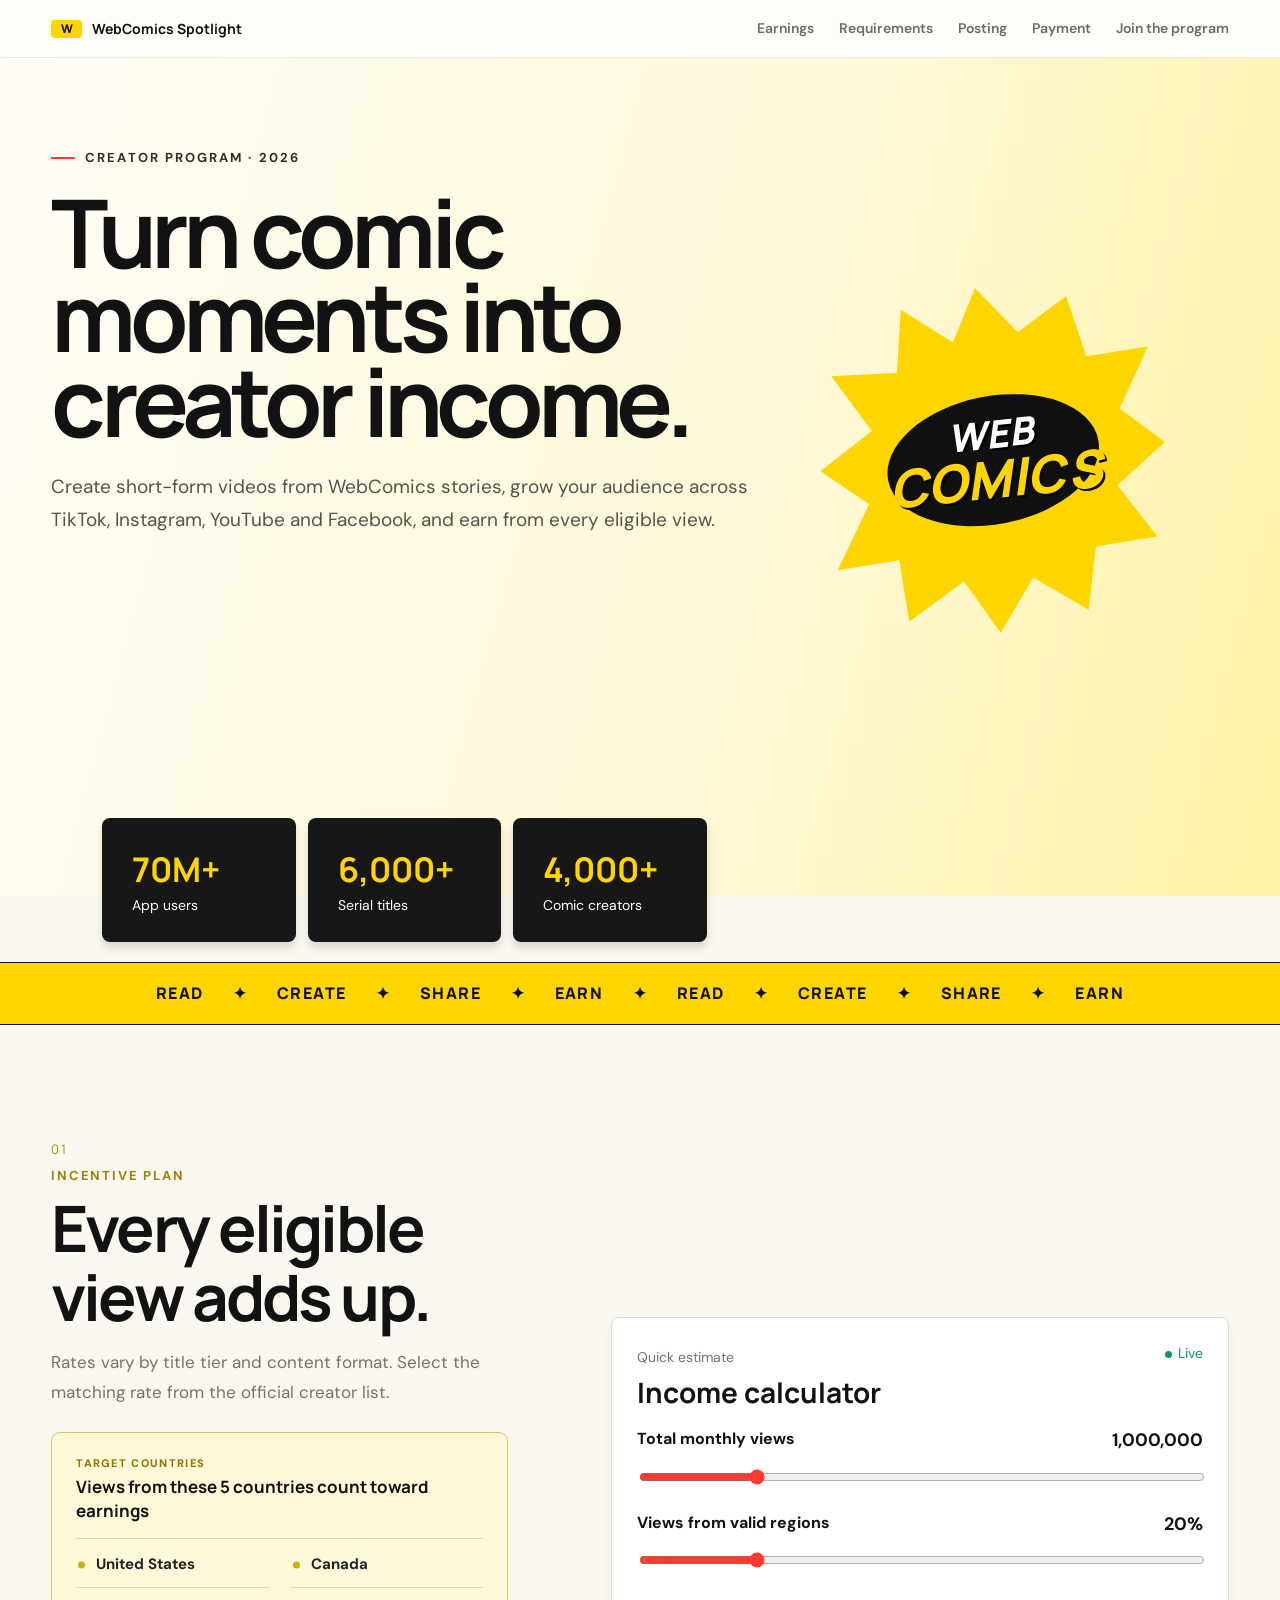
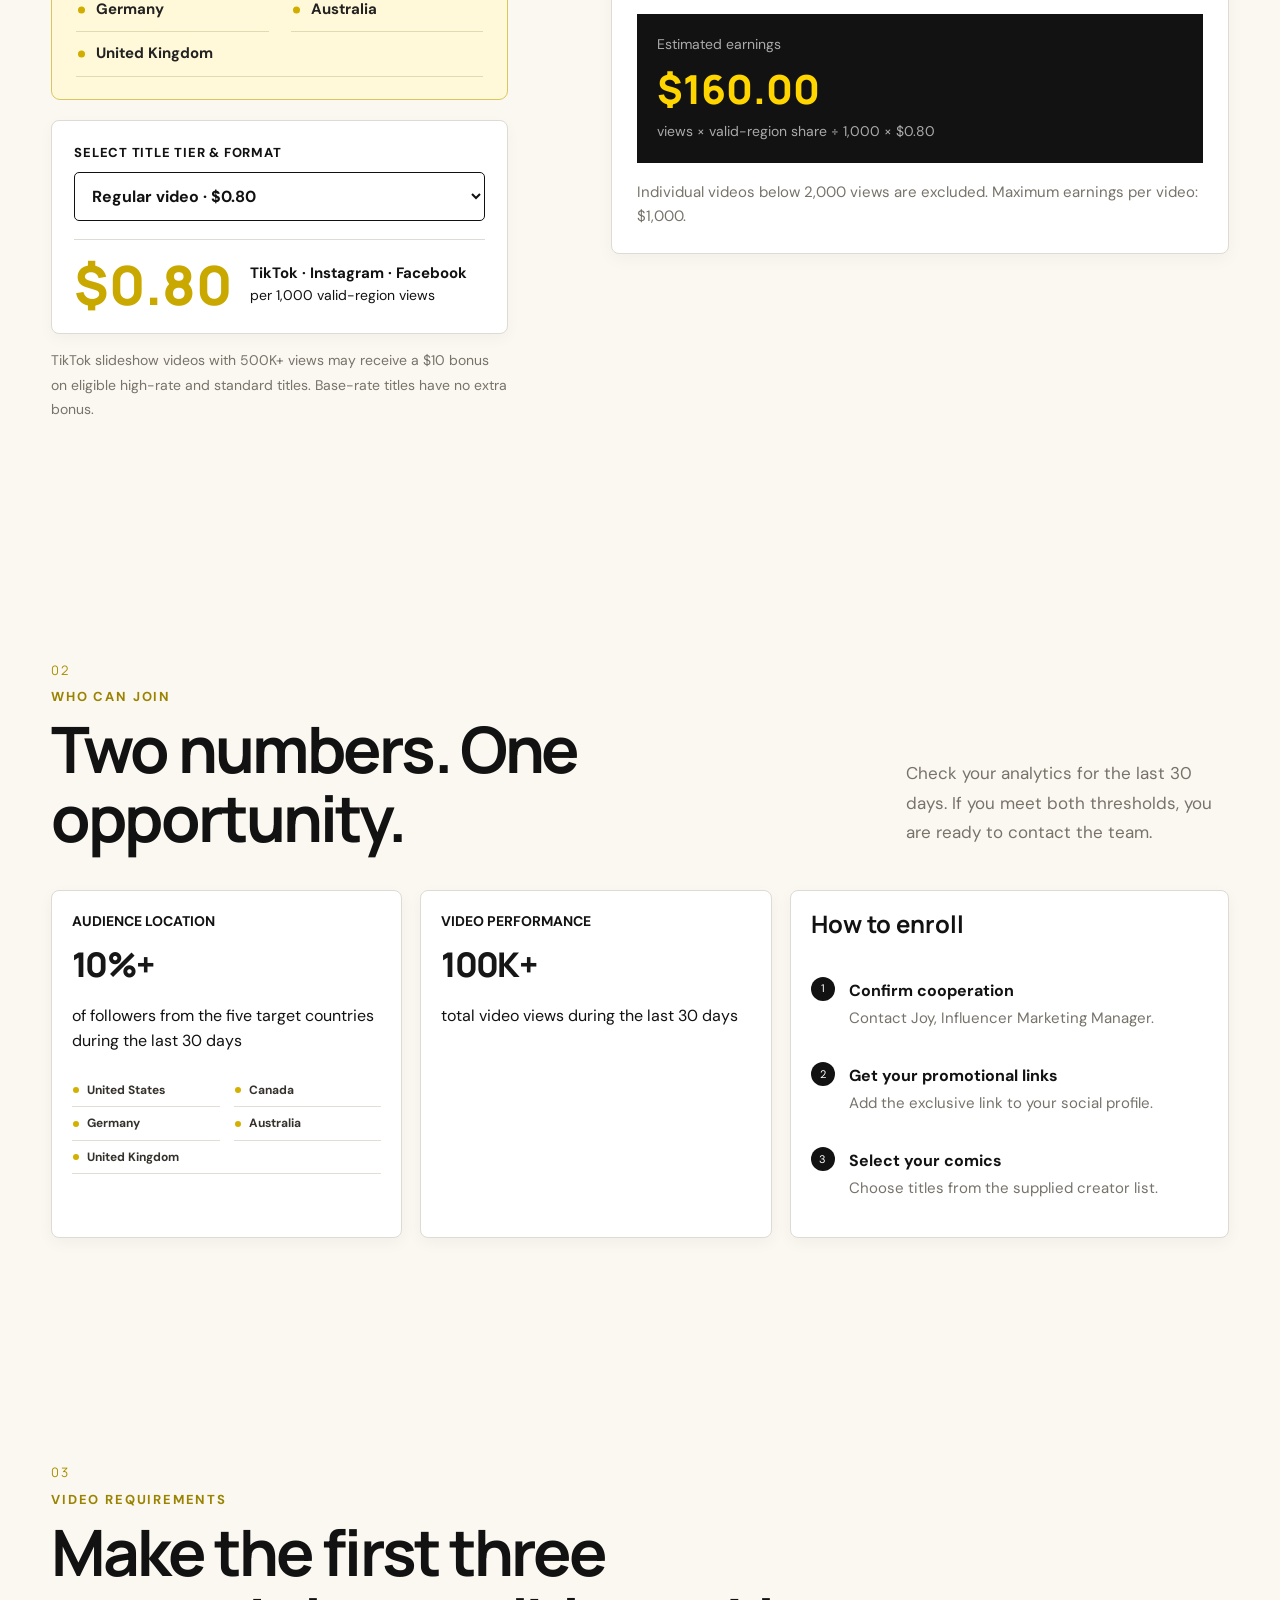
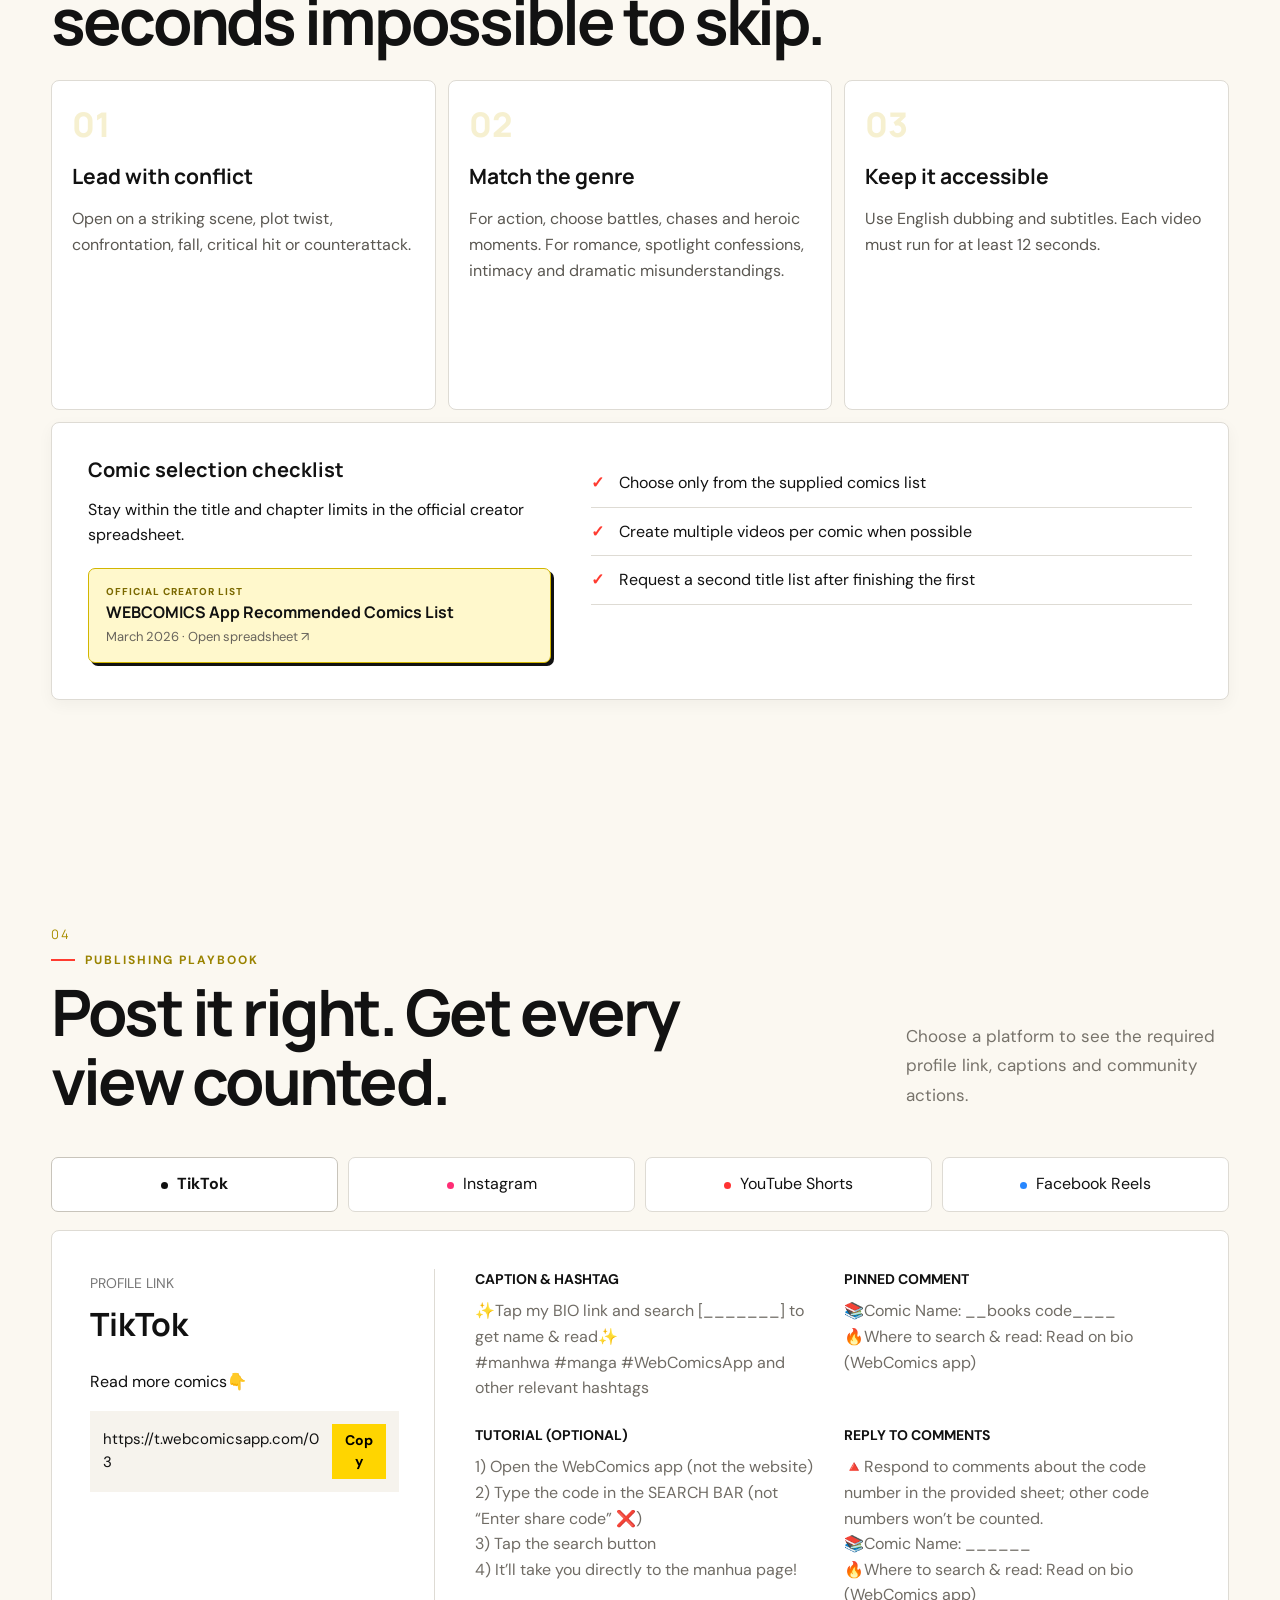
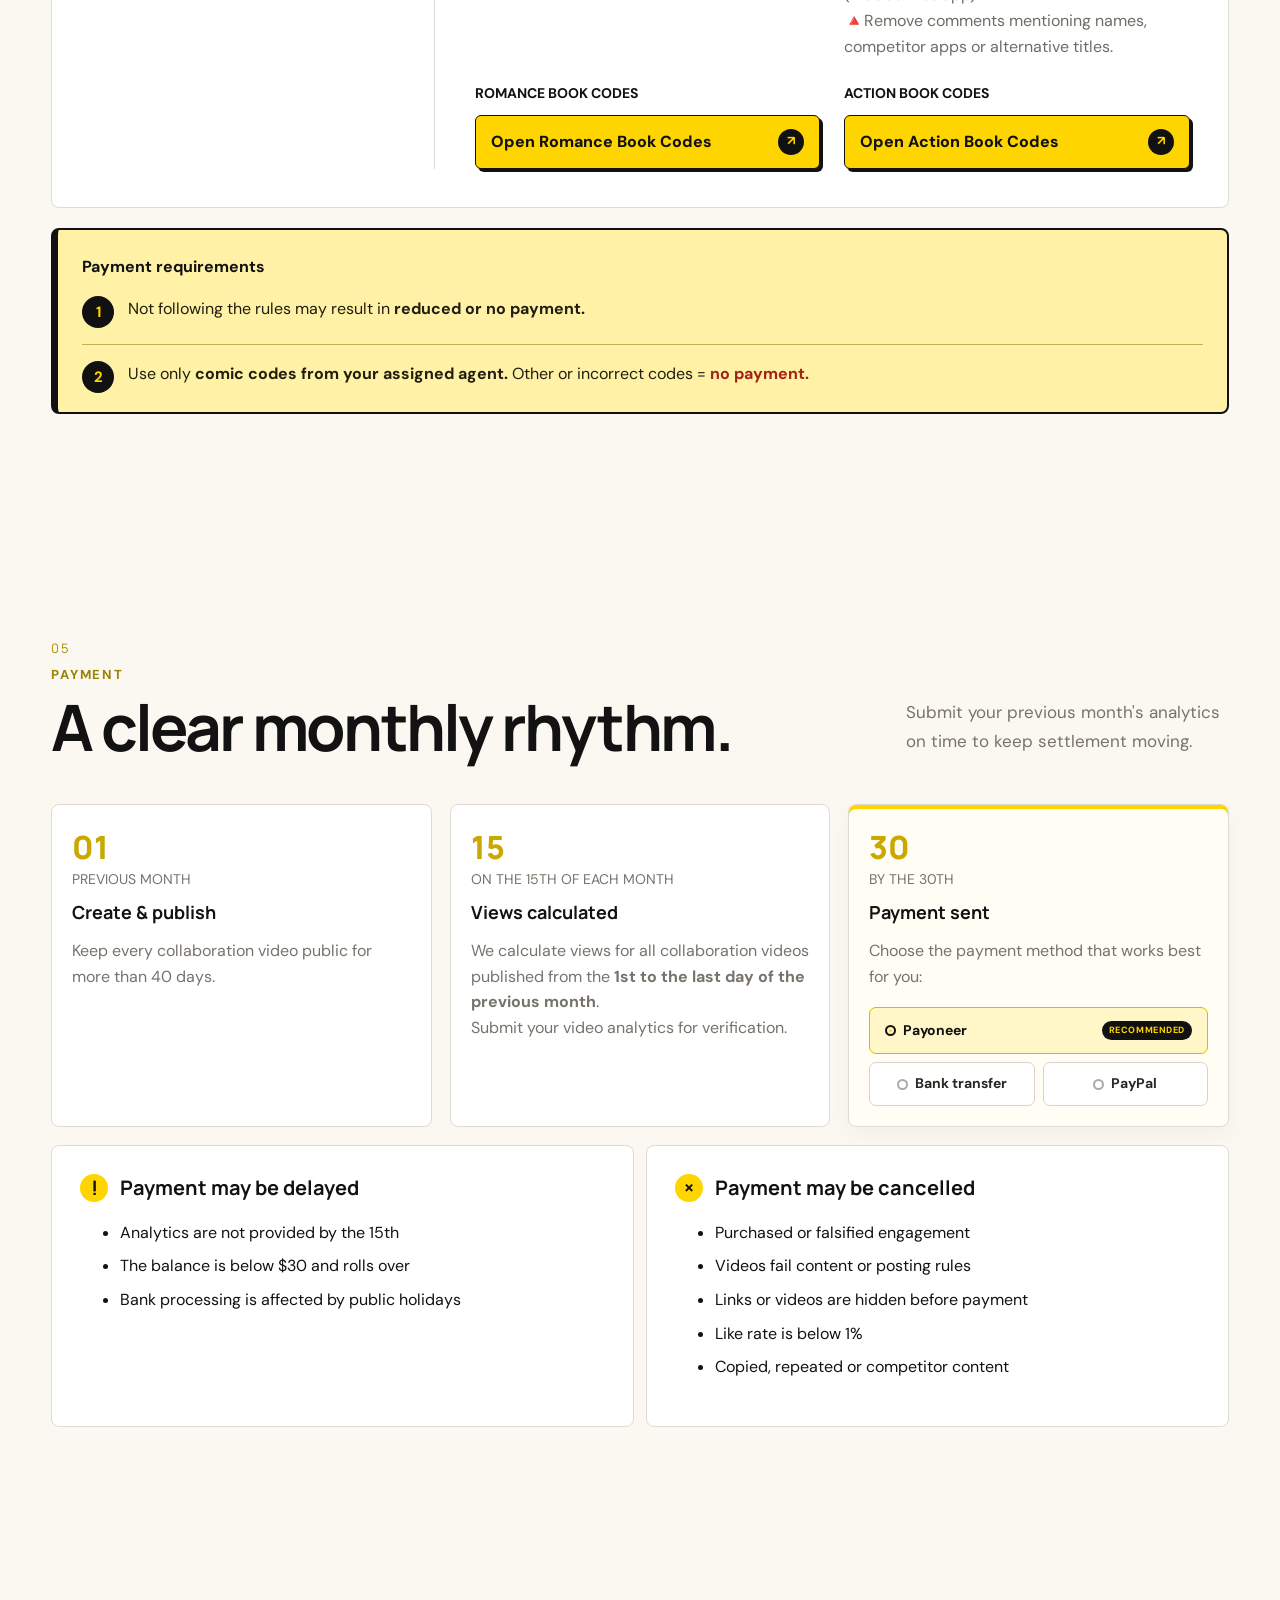
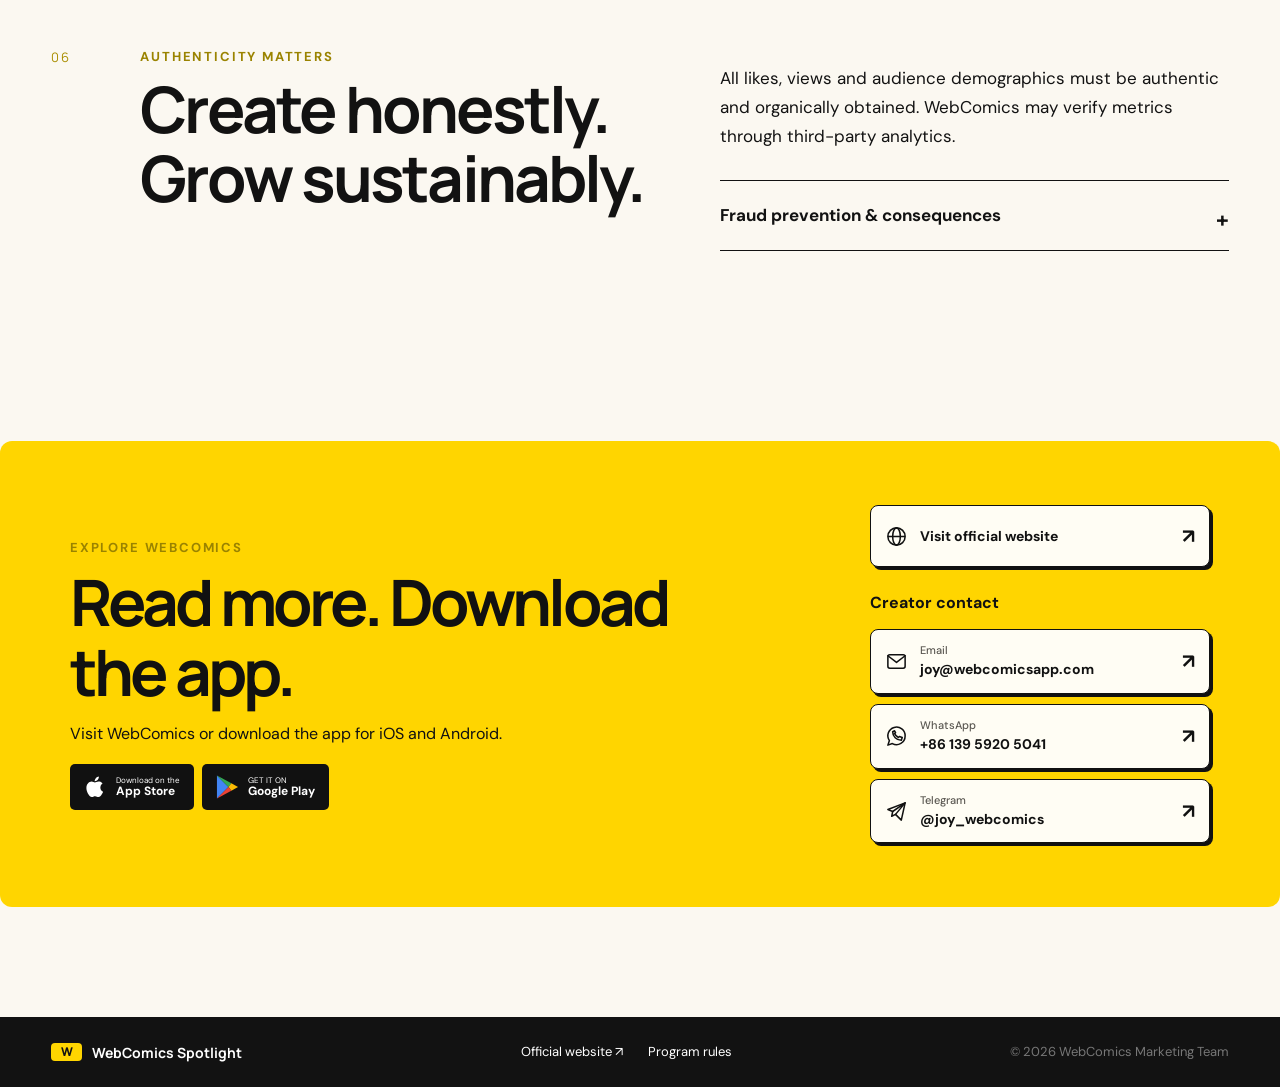
==== commit fa912c99: "Add English payment requirements and agent code notice" ====
--- a/index.html
+++ b/index.html
@@ -72,6 +72,7 @@
       <div class="section-title light"><div><span class="section-number">04</span><div class="eyebrow"><span></span> Publishing playbook</div><h2>Post it right. Get every view counted.</h2></div><p>Choose a platform to see the required profile link, captions and community actions.</p></div>
       <div class="platform-tabs" role="tablist" aria-label="Social platform requirements"><button class="active" role="tab" aria-selected="true" data-platform="tiktok">TikTok</button><button role="tab" aria-selected="false" data-platform="instagram">Instagram</button><button role="tab" aria-selected="false" data-platform="youtube">YouTube Shorts</button><button role="tab" aria-selected="false" data-platform="facebook">Facebook Reels</button></div>
       <div class="platform-panel card-dark" id="platform-panel"></div>
+      <div class="publishing-income-notice"><strong>Payment requirements</strong><ol><li>Not following the rules may result in <b>reduced or no payment.</b></li><li>Use only <b>comic codes from your assigned agent.</b> Other or incorrect codes = <b class="no-payment">no payment.</b></li></ol></div>
     </section>
 
     <section class="section" id="payment">
--- a/english-footer.css
+++ b/english-footer.css
@@ -16,3 +16,24 @@
 html[lang="en"] .contact-mini a:hover{background:#111;color:#ffd500}
 html[lang="en"] .contact-mini a:hover small{color:#fff}
 html[lang="en"] .contact-mini a:focus-visible,html[lang="en"] .store-buttons a:focus-visible{outline:3px solid #111;outline-offset:5px}
+
+/* Publishing payment requirements */
+html[lang="en"] .publishing-income-notice{margin:20px 0 0;padding:24px;border:2px solid #111;border-left:7px solid #111;border-radius:8px;background:#fff2a6;color:#211d10;font-size:16px;line-height:1.65}
+html[lang="en"] .publishing-income-notice strong{display:block;margin-bottom:16px;color:#111;font-family:inherit;font-size:16px;font-weight:700;letter-spacing:normal}
+html[lang="en"] .publishing-income-notice ol{margin:0;padding:0;list-style:none;counter-reset:payment-rule}
+html[lang="en"] .publishing-income-notice li{position:relative;padding-left:46px;min-height:32px;counter-increment:payment-rule}
+html[lang="en"] .publishing-income-notice li:before{content:counter(payment-rule);position:absolute;left:0;top:0;display:grid;place-items:center;width:32px;height:32px;border-radius:50%;background:#111;color:#ffd500;font-size:15px;font-weight:700}
+html[lang="en"] .publishing-income-notice li+li{margin-top:16px;padding-top:16px;border-top:1px solid #c4ae56}
+html[lang="en"] .publishing-income-notice li+li:before{top:16px}
+html[lang="en"] .publishing-income-notice b{font-weight:700}
+html[lang="en"] .publishing-income-notice .no-payment{color:#a32116;text-decoration:none}
+@media(max-width:600px){
+  html[lang="en"] .publishing-income-notice{margin-top:16px;padding:16px;border:1px solid #dccb80;border-radius:8px;background:#fff9df;color:#5b5852;font-size:14px;line-height:1.6}
+  html[lang="en"] .publishing-income-notice strong{margin-bottom:12px;font-size:14px;line-height:1.5}
+  html[lang="en"] .publishing-income-notice li{padding-left:22px;min-height:0}
+  html[lang="en"] .publishing-income-notice li:before{content:counter(payment-rule) ".";display:block;top:0;width:auto;height:auto;background:none;border-radius:0;color:#8a7200;font-size:14px;line-height:1.6}
+  html[lang="en"] .publishing-income-notice li+li{margin-top:12px;padding-top:0;border-top:0}
+  html[lang="en"] .publishing-income-notice li+li:before{top:0}
+  html[lang="en"] .publishing-income-notice b{font-weight:500}
+  html[lang="en"] .publishing-income-notice .no-payment{font-weight:700}
+}
